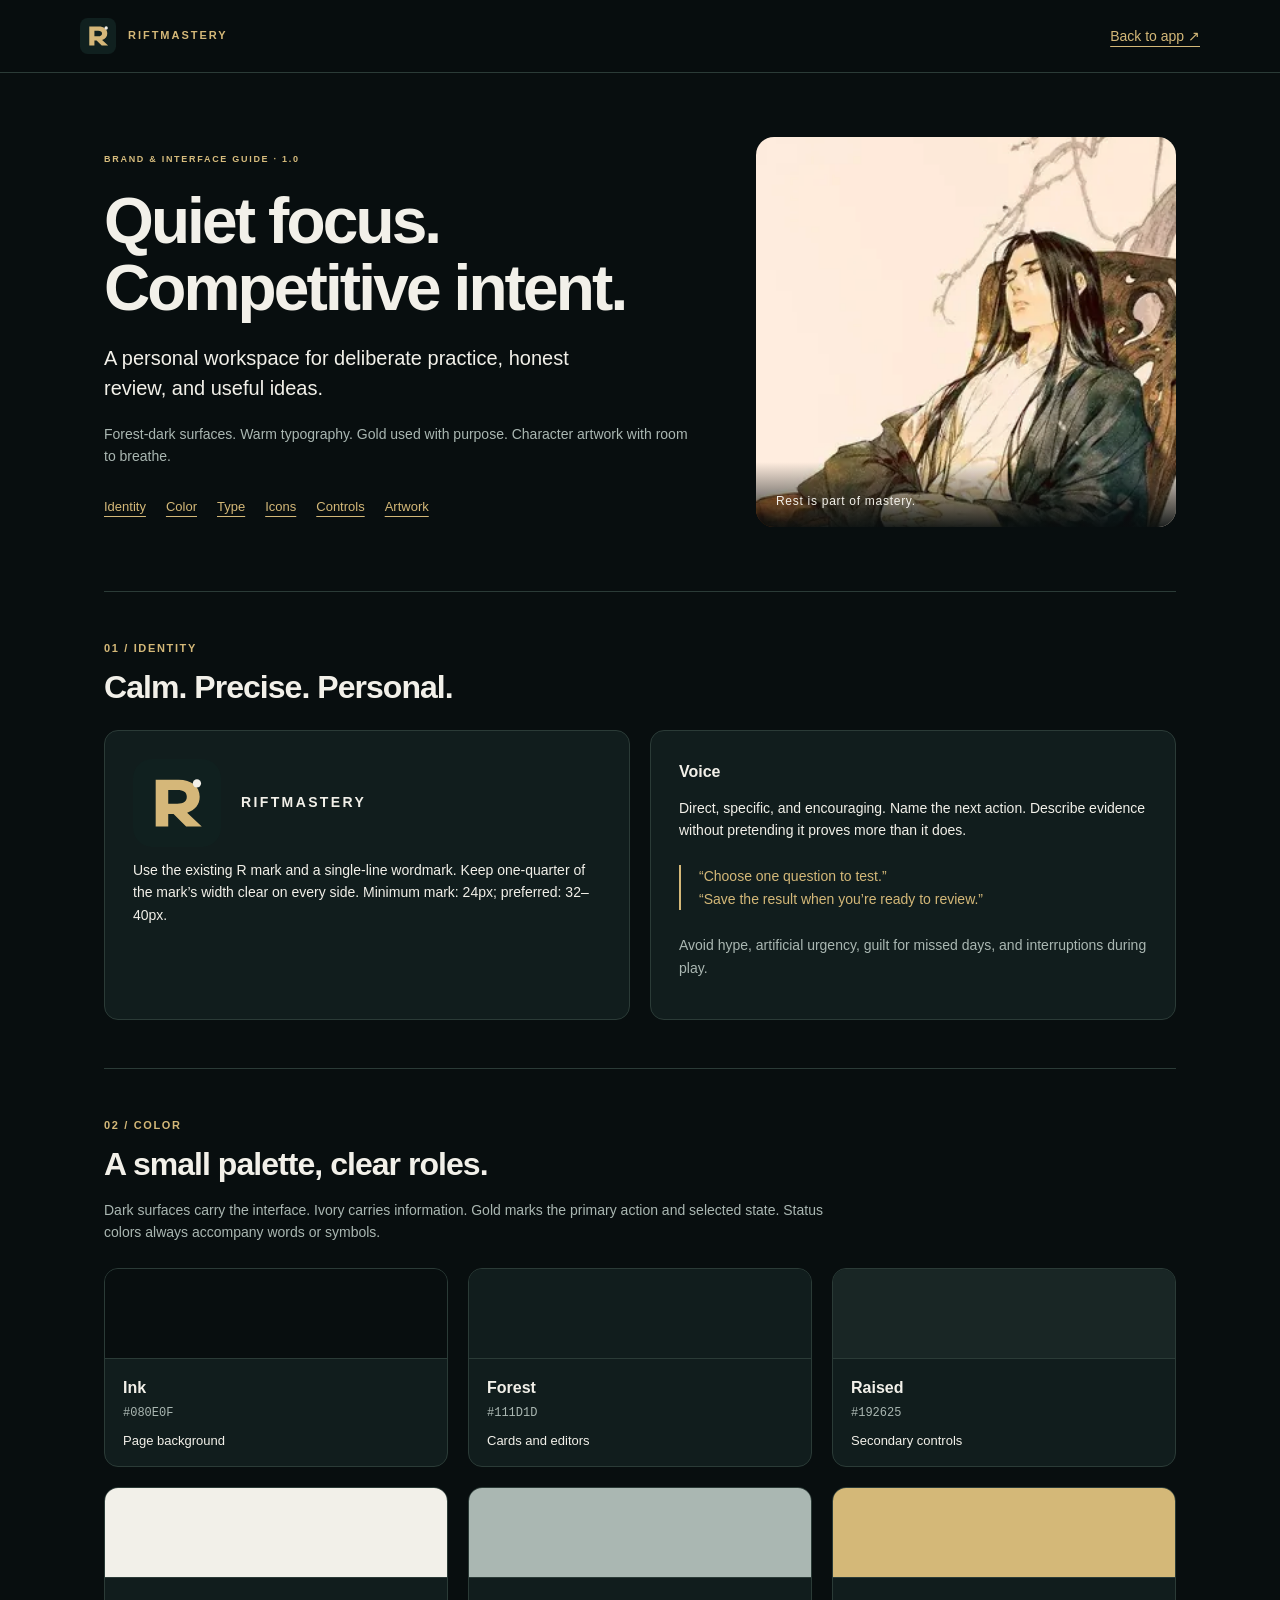
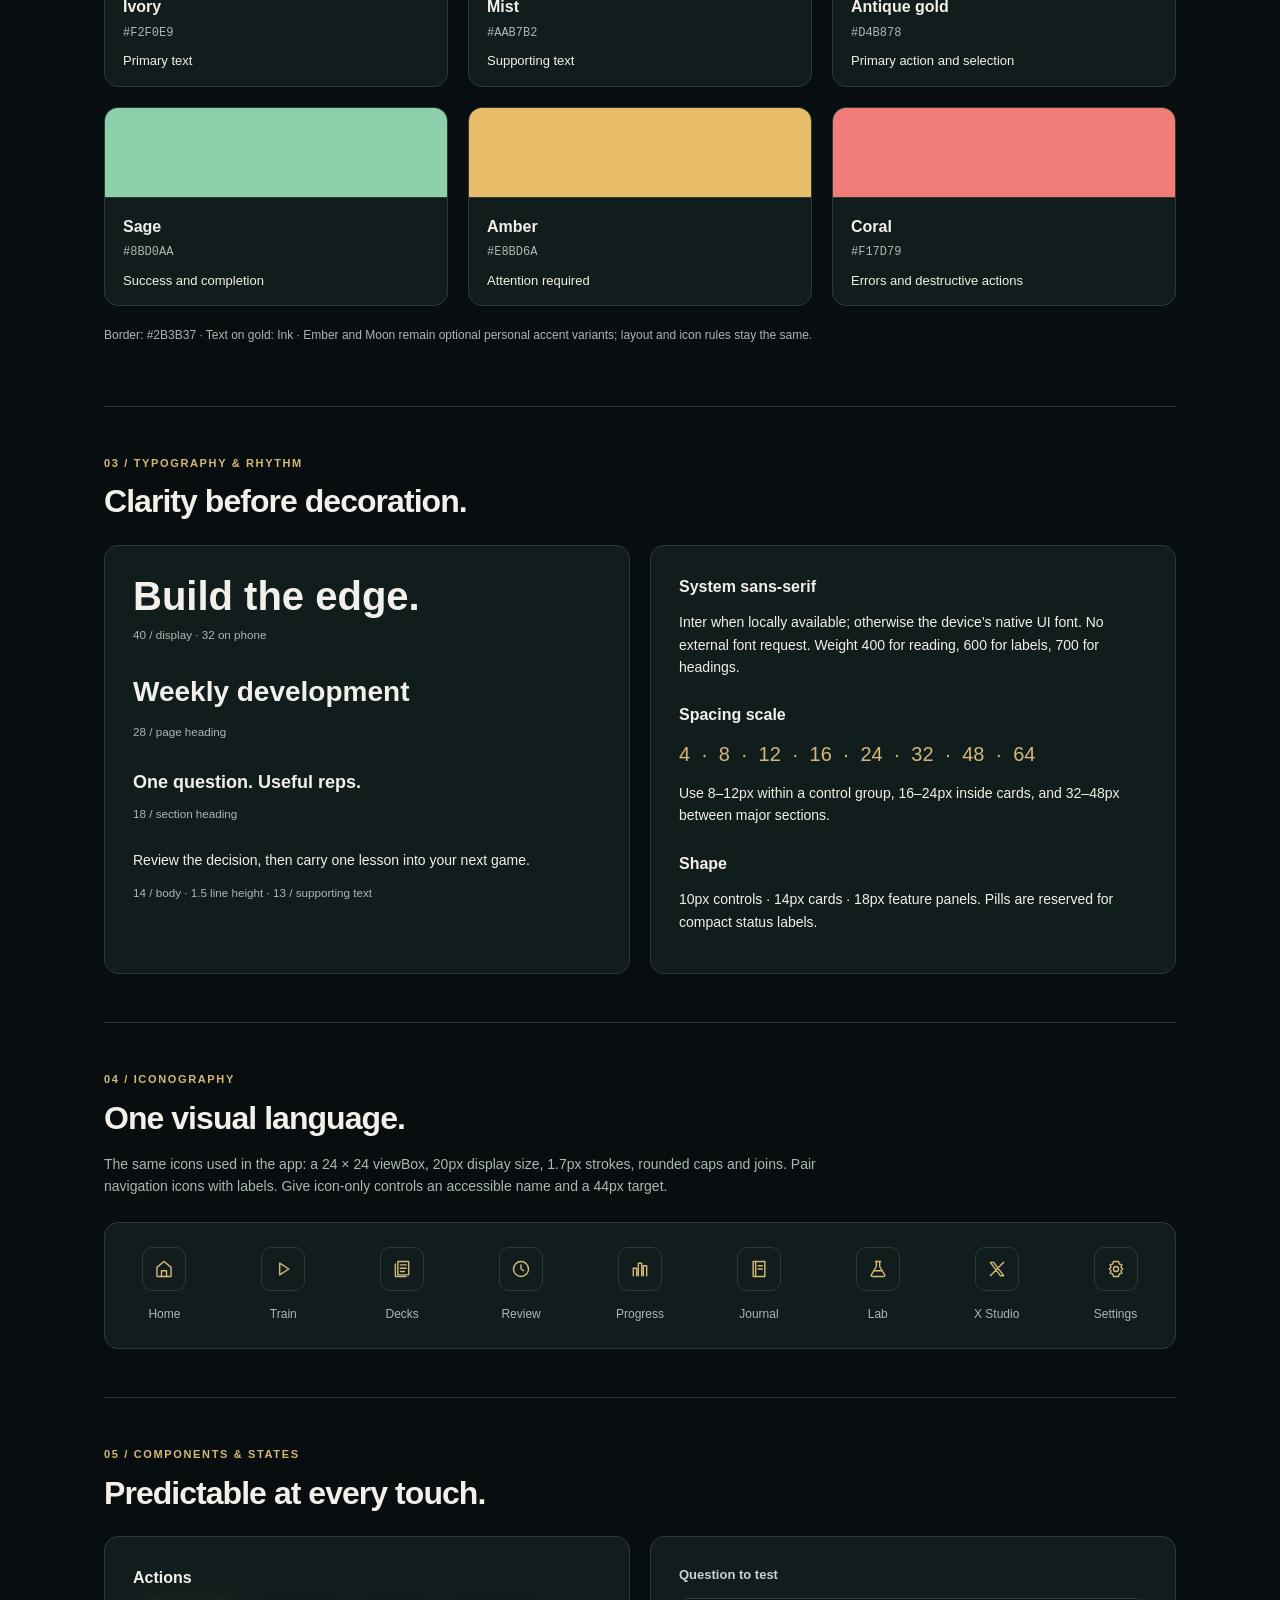
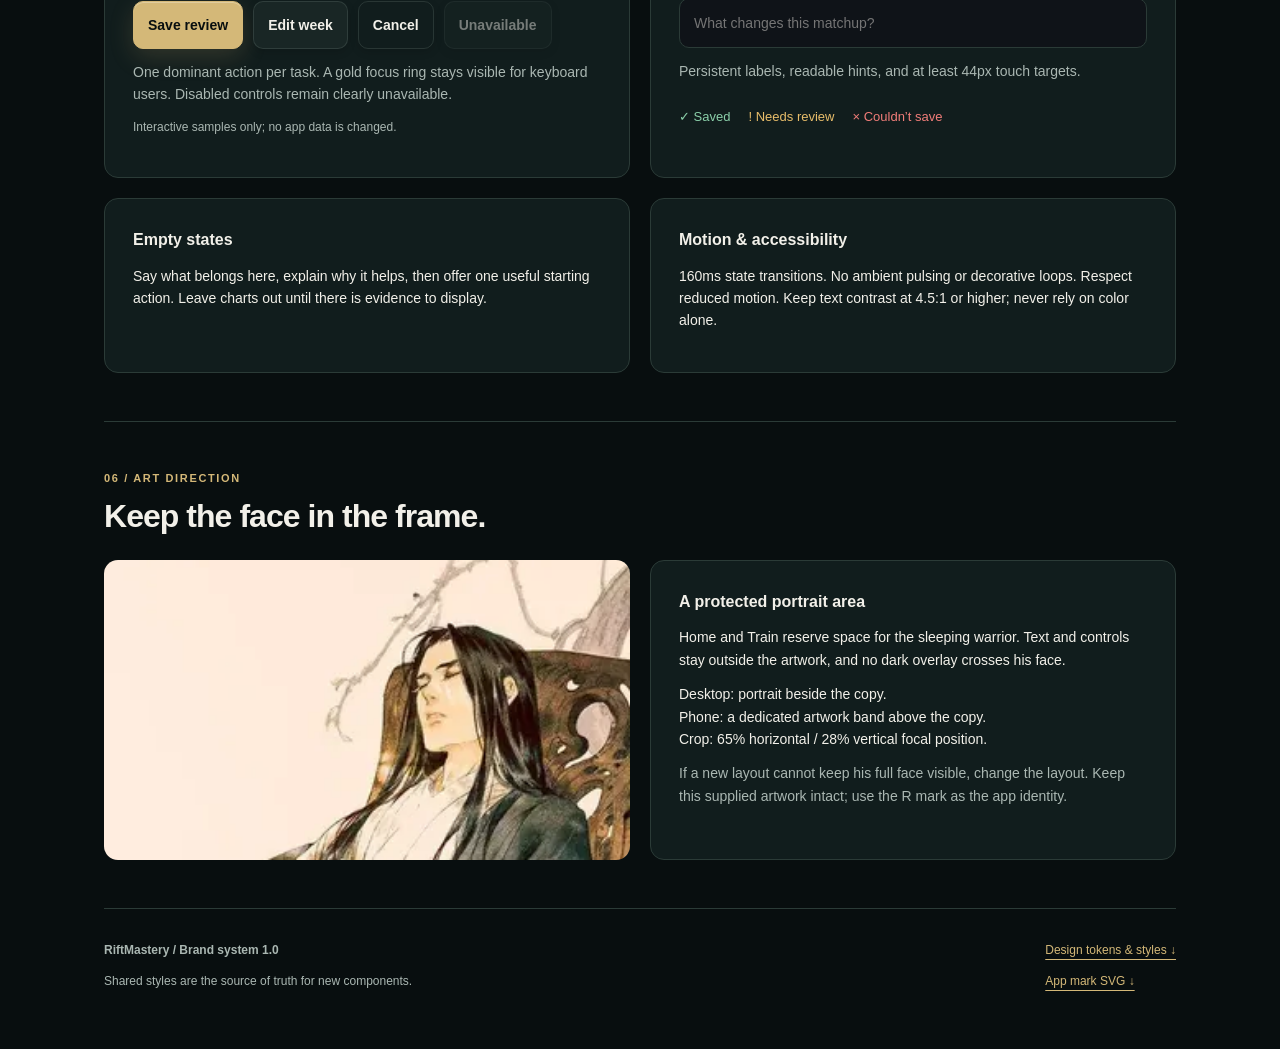
==== brand.html @ 48c972d3 "Keep portrait framing consistent in active training sessions" ====
<!doctype html><html lang="en"><head><meta charset="utf-8"><meta name="viewport" content="width=device-width,initial-scale=1"><meta name="theme-color" content="#080e0f"><title>RiftMastery — Brand & interface guide</title><link rel="icon" href="./icon.svg"><link rel="stylesheet" href="./styles.css?v=0.9.1"><link rel="stylesheet" href="./brand.css?v=0.9.1"><link rel="stylesheet" href="./brand-guide.css?v=0.9.1"></head><body class="brand-guide"><header class="guide-top"><a class="brand-lockup" href="./index.html"><img src="./icon.svg" width="36" height="36" alt=""><span>RIFTMASTERY</span></a><a href="./index.html">Back to app ↗</a></header><main class="guide-main"><section class="guide-cover"><div><span class="eyebrow">BRAND & INTERFACE GUIDE · 1.0</span><h1>Quiet focus.<br>Competitive intent.</h1><p class="lead">A personal workspace for deliberate practice, honest review, and useful ideas.</p><p class="muted">Forest-dark surfaces. Warm typography. Gold used with purpose. Character artwork with room to breathe.</p><nav class="guide-nav" aria-label="Guide sections"><a href="#identity">Identity</a><a href="#palette">Color</a><a href="#type">Type</a><a href="#icons">Icons</a><a href="#components">Controls</a><a href="#art">Artwork</a></nav></div><div class="cover-art"><img src="./assets/training-portrait.webp" width="320" height="566" alt="The sleeping warrior, with his face fully visible"><span>Rest is part of mastery.</span></div></section>
<section id="identity"><div class="section-label">01 / IDENTITY</div><h2>Calm. Precise. Personal.</h2><div class="guide-grid two"><article class="spec-card logo-spec"><img src="./icon.svg" width="88" height="88" alt="RiftMastery R monogram"><strong>RIFTMASTERY</strong><p>Use the existing R mark and a single-line wordmark. Keep one-quarter of the mark’s width clear on every side. Minimum mark: 24px; preferred: 32–40px.</p></article><article class="spec-card"><h3>Voice</h3><p>Direct, specific, and encouraging. Name the next action. Describe evidence without pretending it proves more than it does.</p><blockquote>“Choose one question to test.”<br>“Save the result when you’re ready to review.”</blockquote><p class="muted">Avoid hype, artificial urgency, guilt for missed days, and interruptions during play.</p></article></div></section>
<section id="palette"><div class="section-label">02 / COLOR</div><h2>A small palette, clear roles.</h2><p class="section-note">Dark surfaces carry the interface. Ivory carries information. Gold marks the primary action and selected state. Status colors always accompany words or symbols.</p><div class="swatch-grid"><article class="swatch"><div style="background:var(--rm-ink)"></div><h3>Ink</h3><code>#080E0F</code><p>Page background</p></article><article class="swatch"><div style="background:var(--rm-surface)"></div><h3>Forest</h3><code>#111D1D</code><p>Cards and editors</p></article><article class="swatch"><div style="background:var(--rm-raised)"></div><h3>Raised</h3><code>#192625</code><p>Secondary controls</p></article><article class="swatch"><div style="background:var(--rm-ivory)"></div><h3>Ivory</h3><code>#F2F0E9</code><p>Primary text</p></article><article class="swatch"><div style="background:var(--rm-muted)"></div><h3>Mist</h3><code>#AAB7B2</code><p>Supporting text</p></article><article class="swatch"><div style="background:var(--rm-gold)"></div><h3>Antique gold</h3><code>#D4B878</code><p>Primary action and selection</p></article><article class="swatch"><div style="background:var(--rm-sage)"></div><h3>Sage</h3><code>#8BD0AA</code><p>Success and completion</p></article><article class="swatch"><div style="background:var(--rm-amber)"></div><h3>Amber</h3><code>#E8BD6A</code><p>Attention required</p></article><article class="swatch"><div style="background:var(--rm-coral)"></div><h3>Coral</h3><code>#F17D79</code><p>Errors and destructive actions</p></article></div><p class="footnote">Border: #2B3B37 · Text on gold: Ink · Ember and Moon remain optional personal accent variants; layout and icon rules stay the same.</p></section>
<section id="type"><div class="section-label">03 / TYPOGRAPHY & RHYTHM</div><h2>Clarity before decoration.</h2><div class="guide-grid two"><article class="spec-card type-spec"><div style="font-size:40px;font-weight:700;line-height:1.1">Build the edge.</div><small>40 / display · 32 on phone</small><div style="font-size:28px;font-weight:700">Weekly development</div><small>28 / page heading</small><div style="font-size:18px;font-weight:600">One question. Useful reps.</div><small>18 / section heading</small><p>Review the decision, then carry one lesson into your next game.</p><small>14 / body · 1.5 line height · 13 / supporting text</small></article><article class="spec-card"><h3>System sans-serif</h3><p>Inter when locally available; otherwise the device’s native UI font. No external font request. Weight 400 for reading, 600 for labels, 700 for headings.</p><h3>Spacing scale</h3><div class="spacing-scale">4 · 8 · 12 · 16 · 24 · 32 · 48 · 64</div><p>Use 8–12px within a control group, 16–24px inside cards, and 32–48px between major sections.</p><h3>Shape</h3><p>10px controls · 14px cards · 18px feature panels. Pills are reserved for compact status labels.</p></article></div></section>
<section id="icons"><div class="section-label">04 / ICONOGRAPHY</div><h2>One visual language.</h2><p class="section-note">The same icons used in the app: a 24 × 24 viewBox, 20px display size, 1.7px strokes, rounded caps and joins. Pair navigation icons with labels. Give icon-only controls an accessible name and a 44px target.</p><div class="icon-grid"><div class="icon-sample"><span class="brand-icon"><svg viewBox="0 0 24 24" aria-hidden="true"><path d="m3.5 10 8.5-7 8.5 7v10a1 1 0 0 1-1 1h-15a1 1 0 0 1-1-1z"/><path d="M9 21v-7h6v7"/></svg></span><span>Home</span></div><div class="icon-sample"><span class="brand-icon"><svg viewBox="0 0 24 24" aria-hidden="true"><path d="m8 5 11 7-11 7z"/></svg></span><span>Train</span></div><div class="icon-sample"><span class="brand-icon"><svg viewBox="0 0 24 24" aria-hidden="true"><path d="M7 3h13v16H7z"/><path d="M4 6v15h13M10 7h7M10 11h7M10 15h5"/></svg></span><span>Decks</span></div><div class="icon-sample"><span class="brand-icon"><svg viewBox="0 0 24 24" aria-hidden="true"><circle cx="12" cy="12" r="9"/><path d="M12 7v5l3 2"/></svg></span><span>Review</span></div><div class="icon-sample"><span class="brand-icon"><svg viewBox="0 0 24 24" aria-hidden="true"><path d="M4 20V11h4v9M10 20V5h4v15M16 20V8h4v12"/></svg></span><span>Progress</span></div><div class="icon-sample"><span class="brand-icon"><svg viewBox="0 0 24 24" aria-hidden="true"><path d="M5 3h14v18H5zM8 3v18M11 8h5M11 12h5"/></svg></span><span>Journal</span></div><div class="icon-sample"><span class="brand-icon"><svg viewBox="0 0 24 24" aria-hidden="true"><path d="M9 3h6M10 3v6l-6 10q-1 2 2 2h12q3 0 2-2L14 9V3M8 14h8"/></svg></span><span>Lab</span></div><div class="icon-sample"><span class="brand-icon"><svg viewBox="0 0 24 24" aria-hidden="true"><path d="M4 4h4l12 16h-4zM20 4 4 20"/></svg></span><span>X Studio</span></div><div class="icon-sample"><span class="brand-icon"><svg viewBox="0 0 24 24" aria-hidden="true"><circle cx="12" cy="12" r="3"/><path d="m9 3-1 3-3 1 1 3-2 2 2 2-1 3 3 1 1 3h6l1-3 3-1-1-3 2-2-2-2 1-3-3-1-1-3z"/></svg></span><span>Settings</span></div></div></section>
<section id="components"><div class="section-label">05 / COMPONENTS & STATES</div><h2>Predictable at every touch.</h2><div class="guide-grid two"><article class="spec-card"><h3>Actions</h3><div class="sample-actions"><button type="button" class="btn primary" data-demo="Primary action selected">Save review</button><button type="button" class="btn" data-demo="Secondary action selected">Edit week</button><button type="button" class="btn ghost" data-demo="Quiet action selected">Cancel</button><button type="button" class="btn" disabled>Unavailable</button></div><p class="muted">One dominant action per task. A gold focus ring stays visible for keyboard users. Disabled controls remain clearly unavailable.</p><p id="demoStatus" role="status" class="footnote">Interactive samples only; no app data is changed.</p></article><article class="spec-card"><label for="sampleQuestion"><span class="label-title">Question to test</span></label><input id="sampleQuestion" placeholder="What changes this matchup?" aria-describedby="sampleHint"><p id="sampleHint" class="muted">Persistent labels, readable hints, and at least 44px touch targets.</p><div class="status-samples"><span style="color:var(--good)">✓ Saved</span><span style="color:var(--warn)">! Needs review</span><span style="color:var(--danger)">× Couldn’t save</span></div></article></div><div class="guide-grid two secondary-row"><article class="spec-card"><h3>Empty states</h3><p>Say what belongs here, explain why it helps, then offer one useful starting action. Leave charts out until there is evidence to display.</p></article><article class="spec-card"><h3>Motion & accessibility</h3><p>160ms state transitions. No ambient pulsing or decorative loops. Respect reduced motion. Keep text contrast at 4.5:1 or higher; never rely on color alone.</p></article></div></section>
<section id="art"><div class="section-label">06 / ART DIRECTION</div><h2>Keep the face in the frame.</h2><div class="guide-grid two"><article class="art-example"><img src="./assets/training-portrait.webp" width="320" height="566" alt="Portrait crop retaining the entire sleeping face"></article><article class="spec-card"><h3>A protected portrait area</h3><p>Home and Train reserve space for the sleeping warrior. Text and controls stay outside the artwork, and no dark overlay crosses his face.</p><p>Desktop: portrait beside the copy.<br>Phone: a dedicated artwork band above the copy.<br>Crop: 65% horizontal / 28% vertical focal position.</p><p class="muted">If a new layout cannot keep his full face visible, change the layout. Keep this supplied artwork intact; use the R mark as the app identity.</p></article></div></section>
<footer><div><strong>RiftMastery / Brand system 1.0</strong><p>Shared styles are the source of truth for new components.</p></div><div><a href="./brand.css" download>Design tokens & styles ↓</a><a href="./icon.svg" download>App mark SVG ↓</a></div></footer></main><script>document.querySelectorAll('[data-demo]').forEach(b=>b.addEventListener('click',()=>{document.querySelector('#demoStatus').textContent=b.dataset.demo+' — component preview only.'}));</script></body></html>
---- styles.css ----
:root{
  color-scheme:dark;
  --bg:#0b1114;
  --panel:#111b1e;
  --panel-2:#172427;
  --text:#f2f0e9;
  --muted:#9aa7a4;
  --line:#273638;
  --accent:#c8a86b;
  --accent-2:#587e78;
  --danger:#f17d79;
  --good:#8bd0aa;
  --warn:#e8bd6a;
  --radius:20px;
  --safe-bottom:max(14px, env(safe-area-inset-bottom));
}
*{box-sizing:border-box}
html,body{margin:0;background:radial-gradient(ellipse at 50% -18%,rgba(56,103,96,.22),transparent 48%),var(--bg);color:var(--text);font-family:Inter,ui-sans-serif,-apple-system,BlinkMacSystemFont,"SF Pro Text","Segoe UI",sans-serif;min-height:100%}
body{min-height:100vh}
button,input,select,textarea{font:inherit;color:inherit}
button{cursor:pointer}
button:disabled{opacity:.45;cursor:not-allowed}
input,select,textarea{width:100%;background:#0f1318;border:1px solid var(--line);border-radius:12px;padding:13px 14px;min-height:46px;outline:none}
textarea{resize:vertical;min-height:92px}
input:focus,select:focus,textarea:focus,button:focus-visible{outline:2px solid var(--accent);outline-offset:2px}
select{appearance:none;background-image:linear-gradient(45deg,transparent 50%,var(--muted) 50%),linear-gradient(135deg,var(--muted) 50%,transparent 50%);background-position:calc(100% - 18px) 19px,calc(100% - 13px) 19px;background-size:5px 5px,5px 5px;background-repeat:no-repeat;padding-right:34px}
label{display:block;font-size:13px;color:var(--muted);margin-bottom:12px}
label>span.label-title{display:block;margin-bottom:7px;color:#c8d0d8;font-weight:600}
.app-shell{min-height:100vh;max-width:760px;margin:0 auto;padding-bottom:100px}
.topbar{position:sticky;top:0;z-index:20;display:flex;align-items:center;justify-content:space-between;gap:12px;padding:calc(14px + env(safe-area-inset-top)) 16px 12px;background:rgba(11,13,16,.94);backdrop-filter:blur(18px);border-bottom:1px solid rgba(37,44,53,.75)}
.eyebrow{font-size:10px;letter-spacing:.22em;color:#b8a477;font-weight:800}
h1{font-size:22px;line-height:1.2;margin:3px 0 0}
.save-status{font-size:11px;color:var(--good);padding:7px 9px;border:1px solid var(--line);border-radius:999px;white-space:nowrap}
.main-content{padding:14px 14px 22px}
.screen{display:none}.screen.active{display:block}
.bottom-nav{position:fixed;bottom:0;left:50%;transform:translateX(-50%);z-index:30;width:min(760px,100%);display:grid;grid-template-columns:repeat(6,1fr);gap:4px;padding:10px 12px var(--safe-bottom);background:rgba(11,17,20,.92);backdrop-filter:blur(22px);border-top:1px solid rgba(72,99,93,.36)}
.nav-item{border:0;background:transparent;color:var(--muted);border-radius:12px;min-height:54px;display:flex;flex-direction:column;align-items:center;justify-content:center;gap:2px;padding:4px 2px}
.nav-item span{font-size:18px;line-height:1}.nav-item small{font-size:10px;letter-spacing:.01em}.nav-item.active{color:#ead8ad;background:linear-gradient(145deg,rgba(75,104,96,.36),rgba(30,48,47,.38));box-shadow:inset 0 0 0 1px rgba(200,168,107,.16)}
.hero{position:relative;overflow:hidden;padding:25px 22px 23px;margin:2px 0 15px;border:1px solid rgba(200,168,107,.24);border-radius:24px;background:radial-gradient(circle at 92% 4%,rgba(201,173,112,.2),transparent 31%),linear-gradient(135deg,#1b302e 0%,#142323 52%,#171c1d 100%);box-shadow:0 18px 44px rgba(0,0,0,.18)}
.hero:after{content:"";position:absolute;width:190px;height:190px;border:1px solid rgba(200,168,107,.12);border-radius:50%;right:-88px;bottom:-112px;box-shadow:0 0 0 18px rgba(200,168,107,.035),0 0 0 38px rgba(200,168,107,.025);pointer-events:none}
.hero h2{position:relative;z-index:1;font-size:clamp(27px,6vw,36px);line-height:1.06;letter-spacing:-.045em;margin:0 0 9px;max-width:440px}.hero p{position:relative;z-index:1;margin:0;color:#b7c2bb;font-size:14px;line-height:1.55;max-width:470px}
.hero .hero-kicker{position:relative;z-index:1;display:flex;align-items:center;gap:8px;margin-bottom:13px;color:#d2b87f;font-size:10px;font-weight:800;letter-spacing:.16em;text-transform:uppercase}.hero .hero-kicker:before{content:"";width:18px;height:1px;background:var(--accent)}
.grid-2{display:grid;grid-template-columns:1fr 1fr;gap:10px}.grid-3{display:grid;grid-template-columns:repeat(3,1fr);gap:8px}
.card{background:var(--panel);border:1px solid var(--line);border-radius:var(--radius);padding:15px}
.card.flat{background:transparent}
.stat-card .k{font-size:11px;text-transform:uppercase;letter-spacing:.08em;color:var(--muted)}
.stat-card .v{font-size:24px;font-weight:750;margin-top:7px;font-variant-numeric:tabular-nums}
.section-head{display:flex;align-items:center;justify-content:space-between;gap:10px;margin:22px 2px 10px}.section-head h2,.section-head h3{margin:0;font-size:15px}.section-head .sub{font-size:12px;color:var(--muted)}
.btn{border:1px solid var(--line);background:var(--panel-2);border-radius:13px;min-height:46px;padding:12px 14px;font-weight:700}.btn.primary{background:var(--accent);color:#071015;border-color:var(--accent)}.btn.ghost{background:transparent}.btn.danger{color:#ffd0d0;border-color:#5e2f35;background:#2a1418}.btn.good{color:#d8ffea;border-color:#225a43;background:#10281d}.btn.small{min-height:38px;padding:8px 11px;font-size:12px}.btn.full{width:100%}.btn-row{display:flex;gap:9px;flex-wrap:wrap}.btn-row .btn{flex:1}
.primary-actions{display:grid;gap:10px;margin-top:14px}.primary-actions .btn{min-height:58px;font-size:15px}
.list{display:grid;gap:9px}.deck-library-item{display:block}.deck-action-row{display:flex;gap:7px;flex-wrap:wrap;margin-top:10px}.deck-action-row .btn{flex:0 0 auto}.list-item{display:flex;align-items:flex-start;justify-content:space-between;gap:12px;padding:13px 14px;border:1px solid var(--line);border-radius:14px;background:var(--panel)}.list-item .title{font-weight:750}.list-item .meta{font-size:12px;color:var(--muted);margin-top:4px}.list-item .right{text-align:right;font-size:12px;color:var(--muted)}
.empty{border:1px dashed var(--line);border-radius:16px;padding:22px;text-align:center;color:var(--muted);font-size:13px}
.chip{display:inline-flex;align-items:center;gap:5px;padding:6px 9px;border-radius:999px;border:1px solid var(--line);font-size:11px;color:#c3cbd4;background:#0f1318}.chip.good{color:#c9ffe0;border-color:#275d45}.chip.warn{color:#ffe9b7;border-color:#645126}.chip.accent{color:#d9f5ff;border-color:#2d6b87}
.form-card{display:grid;gap:2px}.divider{height:1px;background:var(--line);margin:14px 0}.muted{color:var(--muted)}.small{font-size:12px}.tiny{font-size:10px}.strong{font-weight:750}
.score-header{display:flex;align-items:center;justify-content:space-between;gap:10px}.score-header .timer{font-size:20px;font-weight:800;font-variant-numeric:tabular-nums}.score-header .match-meta{font-size:12px;color:var(--muted)}
.score-board{display:grid;grid-template-columns:1fr 1fr;gap:10px;margin-top:12px}.score-side{border:1px solid var(--line);border-radius:18px;padding:14px 10px;background:var(--panel)}.score-side h3{margin:0;text-align:center;font-size:12px;color:var(--muted);letter-spacing:.08em}.score{font-size:58px;text-align:center;font-weight:850;line-height:1.1;margin:9px 0 12px;font-variant-numeric:tabular-nums}.score-actions{display:grid;grid-template-columns:repeat(3,1fr);gap:7px}.score-actions button{min-height:48px;border-radius:12px;border:1px solid var(--line);background:var(--panel-2);font-size:11px;font-weight:800}.score-actions .effect{color:#dff7ff;border-color:#2c6078}.score-actions .conq{color:#d7f5ff}.score-actions .hold{color:#e9e0ff}
.undo-bar{margin-top:10px;display:flex;justify-content:space-between;align-items:center;gap:8px;padding:10px 12px;border:1px solid var(--line);border-radius:12px;background:#0f1318}.undo-bar button{border:0;background:transparent;color:var(--accent);font-weight:800}
.segmented{display:grid;grid-template-columns:repeat(3,1fr);gap:6px}.segmented button{border:1px solid var(--line);background:#0f1318;border-radius:10px;padding:10px 6px;font-size:12px}.segmented button.active{border-color:var(--accent);background:#10212a;color:#dff8ff}
.session-strip{display:flex;align-items:center;justify-content:space-between;gap:8px;margin-bottom:10px;padding:10px 12px;border:1px solid #2b4550;border-radius:14px;background:#0c171d}.session-strip .time{font-variant-numeric:tabular-nums;font-weight:800}
.table-wrap{overflow:auto;border:1px solid var(--line);border-radius:14px}.matrix{width:100%;border-collapse:collapse;min-width:650px}.matrix th,.matrix td{padding:10px 11px;border-bottom:1px solid var(--line);text-align:left;font-size:12px}.matrix th{position:sticky;top:0;background:#12171d;color:var(--muted);font-weight:700}.matrix tr:last-child td{border-bottom:0}
.filters{display:grid;gap:8px}.filters .row{display:grid;grid-template-columns:1fr 1fr;gap:8px}
.kpi-line{display:flex;align-items:flex-end;justify-content:space-between;gap:10px}.kpi-line .big{font-size:32px;font-weight:850}.kpi-line .caption{font-size:12px;color:var(--muted)}
.progress{height:9px;border-radius:999px;background:#0c1014;overflow:hidden;border:1px solid var(--line)}.progress>span{display:block;height:100%;background:var(--accent)}
.source-bars{display:grid;gap:10px}.source-row{display:grid;grid-template-columns:70px 1fr 44px;gap:9px;align-items:center;font-size:12px}
.note{padding:13px;border:1px solid var(--line);border-radius:14px;background:var(--panel)}.note .context{font-size:11px;color:var(--muted);margin-top:6px}
.modal{border:0;background:transparent;padding:14px;width:min(560px,100%);max-width:none}.modal::backdrop{background:rgba(0,0,0,.68);backdrop-filter:blur(4px)}.modal-card{background:#101419;border:1px solid var(--line);border-radius:20px;padding:16px;box-shadow:0 20px 80px rgba(0,0,0,.45);max-height:85vh;overflow:auto}.modal-head{display:flex;align-items:center;justify-content:space-between;margin-bottom:12px}.modal-head h2{margin:0;font-size:18px}.icon-btn{border:1px solid var(--line);background:var(--panel-2);border-radius:50%;width:38px;height:38px;font-size:22px}.toast{position:fixed;left:50%;transform:translateX(-50%);bottom:98px;z-index:99;background:#182029;border:1px solid #33404d;color:white;padding:10px 13px;border-radius:12px;font-size:12px;opacity:0;pointer-events:none;transition:opacity .2s}.toast.show{opacity:1}
.danger-zone{border-color:#522b31;background:#1b1012}.link-btn{background:none;border:0;padding:0;color:var(--accent);font-weight:700}
.pill-tabs{display:flex;gap:7px;overflow:auto;padding-bottom:3px}.pill-tabs button{white-space:nowrap;border:1px solid var(--line);background:#0f1318;color:var(--muted);border-radius:999px;padding:9px 12px;font-size:12px}.pill-tabs button.active{background:#152a34;border-color:#2b728f;color:#e7f9ff}
.match-detail-game{border:1px solid var(--line);border-radius:13px;padding:12px;margin-top:8px}.match-detail-game .head{display:flex;justify-content:space-between;gap:8px;font-weight:750}.event-list{display:grid;gap:5px;margin-top:8px}.event-row{display:flex;justify-content:space-between;gap:10px;font-size:11px;color:var(--muted)}
@media(max-width:480px){.deck-action-row .btn{flex:1 1 calc(50% - 7px)}.grid-3{grid-template-columns:1fr}.score{font-size:48px}.score-actions{grid-template-columns:1fr}.score-actions button{min-height:42px}.topbar{padding-left:13px;padding-right:13px}.main-content{padding-left:11px;padding-right:11px}.save-status{max-width:145px;overflow:hidden;text-overflow:ellipsis}.bottom-nav{padding-left:4px;padding-right:4px}.nav-item small{font-size:9px}}
@media(max-width:360px){.score-board{gap:6px}.score-side{padding:10px 6px}.score{font-size:43px}.nav-item span{font-size:16px}.topbar h1{font-size:19px}.save-status{font-size:9px;padding:6px 7px}}

/* RiftMastery visual refresh: a calm, field-notes inspired competitive workspace. */
.topbar{padding:calc(16px + env(safe-area-inset-top)) 20px 14px;background:rgba(11,17,20,.88);border-bottom-color:rgba(72,99,93,.3)}
h1{font-size:23px;letter-spacing:-.025em}
.save-status{padding:8px 11px;background:rgba(24,52,43,.32);border-color:rgba(139,208,170,.24)}
.main-content{padding:20px 20px 26px}
.card{background:linear-gradient(145deg,rgba(20,32,34,.96),rgba(16,25,28,.96));box-shadow:0 8px 22px rgba(0,0,0,.12)}
.stat-card{position:relative;overflow:hidden;min-height:84px}
.stat-card:after{content:"";position:absolute;right:-20px;top:-30px;width:82px;height:82px;border-radius:50%;background:rgba(104,151,134,.07)}
.stat-card .k{font-size:10px;letter-spacing:.115em;color:#9aa8a3;font-weight:750}
.stat-card .v{font-size:25px;letter-spacing:-.025em}
.section-head{margin:26px 2px 12px}
.section-head h2,.section-head h3{font-size:16px;letter-spacing:-.015em}
.btn{background:linear-gradient(145deg,#1b2a2d,#162225);border-radius:14px;transition:transform .16s,border-color .16s,filter .16s}
.btn:active{transform:translateY(1px)}
.btn.primary{background:linear-gradient(135deg,#e0c58e,#c4a267);border-color:#e1c991;box-shadow:0 8px 20px rgba(191,157,96,.16)}
.primary-actions{grid-template-columns:1fr 1fr}
.primary-actions .btn{min-height:58px;font-size:14px}
.list-item{padding:14px 15px;border-radius:16px;background:linear-gradient(140deg,rgba(19,31,33,.96),rgba(15,23,26,.96))}
.list-item .meta{margin-top:5px}
.empty{border-color:#354747;background:rgba(20,31,32,.35);line-height:1.5}
.chip{background:#121e20}
.chip.accent{color:#f2dbac;border-color:#76613c}
.session-strip{margin-bottom:14px;padding:13px 15px;border-color:rgba(200,168,107,.28);background:linear-gradient(135deg,#1c302d,#142122)}
.session-strip .time{color:#e7cf9c}
.toast{background:#1b2b2d;border-color:#3c5552}
.nav-item{min-height:58px;gap:4px;border-radius:14px;transition:background .18s,color .18s,transform .18s}
.nav-item span{display:grid;place-items:center;width:22px;height:22px}
.nav-item svg{width:19px;height:19px;stroke:currentColor;fill:none;stroke-width:1.7;stroke-linecap:round;stroke-linejoin:round}
.nav-item.active{color:#ead8ad;background:linear-gradient(145deg,rgba(75,104,96,.36),rgba(30,48,47,.38));box-shadow:inset 0 0 0 1px rgba(200,168,107,.16)}
@media(max-width:480px){
  .topbar{padding-left:15px;padding-right:15px}
  .main-content{padding:16px 14px 22px}
  .hero{padding:22px 19px;margin-bottom:13px}
  .grid-2{gap:8px}
  .stat-card{padding:14px;min-height:78px}
  .stat-card .v{font-size:22px}
  .primary-actions{grid-template-columns:1fr}
  .primary-actions .btn{min-height:54px}
}

/* Immersive training-hall layout, tuned for RiftMastery's actual practice loop. */
.hero{isolation:isolate;display:flex;flex-direction:column;align-items:stretch;justify-content:flex-end;gap:21px;min-height:390px;padding:28px;background:#142323;}
.hero:before{content:"";position:absolute;inset:0;z-index:0;background:linear-gradient(90deg,rgba(7,15,16,.92) 0%,rgba(7,15,16,.68) 43%,rgba(7,15,16,.2) 100%),linear-gradient(0deg,rgba(7,15,16,.64),transparent 56%),url("./assets/training-field.svg");background-size:cover;background-position:center 48%;}
.hero:after{z-index:0;right:-78px;bottom:-130px;width:250px;height:250px;border-color:rgba(227,206,153,.14);box-shadow:0 0 0 20px rgba(227,206,153,.035),0 0 0 44px rgba(227,206,153,.022)}
.hero>.hero-copy,.hero>.session-strip,.hero>.primary-actions{position:relative;z-index:1}.hero-copy{max-width:600px}
.hero h2{font-size:clamp(34px,5vw,52px);max-width:540px}
.hero p{font-size:15px;max-width:490px;color:#d0d6ce}
.hero .hero-kicker{letter-spacing:.19em;color:#e2c98d}
.primary-actions{position:relative;z-index:1;grid-template-columns:minmax(190px,auto) minmax(190px,auto);justify-content:start;gap:9px;margin-top:0;max-width:490px;width:100%}
.primary-actions .btn{min-height:51px;padding:11px 16px;font-size:13px}
.primary-actions .btn:not(.primary){background:rgba(18,31,31,.68);border-color:rgba(227,206,153,.28);backdrop-filter:blur(10px)}
.focus-panel{position:relative;overflow:hidden;margin-top:18px;padding:20px 21px;border:1px solid rgba(119,145,122,.28);border-left:3px solid #c8a86b;border-radius:18px;background:linear-gradient(135deg,rgba(25,42,39,.96),rgba(17,28,30,.98));box-shadow:0 14px 34px rgba(0,0,0,.15)}
.focus-panel:after{content:"";position:absolute;right:-42px;top:-75px;width:170px;height:170px;border:1px solid rgba(200,168,107,.09);border-radius:50%;box-shadow:0 0 0 18px rgba(200,168,107,.025),0 0 0 38px rgba(200,168,107,.018);pointer-events:none}
.focus-topline{position:relative;z-index:1;display:flex;align-items:center;justify-content:space-between;gap:10px}
.focus-kicker{color:#d5b779;text-transform:uppercase;font-size:10px;font-weight:800;letter-spacing:.16em}
.focus-mark{color:#d5b779;font-size:17px}
.focus-panel h3{position:relative;z-index:1;margin:9px 0 6px;font-size:20px;letter-spacing:-.02em}
.focus-panel p{position:relative;z-index:1;margin:0;color:#b8c3bd;font-size:13px;line-height:1.55;max-width:680px}
.focus-meta{position:relative;z-index:1;display:flex;justify-content:space-between;gap:12px;margin-top:17px;color:#d8dfd7;font-size:12px}
.focus-progress{position:relative;z-index:1;height:6px;margin-top:8px;overflow:hidden;border-radius:99px;background:#0d191b}
.focus-progress span{display:block;height:100%;border-radius:inherit;background:linear-gradient(90deg,#719b85,#d5b779);transition:width .25s ease}
.focus-steps{position:relative;z-index:1;display:flex;align-items:center;gap:9px;flex-wrap:wrap;margin-top:15px}
.focus-steps span{padding:7px 9px;border:1px solid rgba(130,157,135,.2);border-radius:999px;background:rgba(10,21,22,.28);color:#d3d8cf;font-size:11px}
.focus-steps b{color:#b9a571;font-weight:500}
.focus-link{position:relative;z-index:1;margin-top:16px;padding:0;border:0;background:none;color:#e1c888;font-family:inherit;font-size:12px;font-weight:700;cursor:pointer}
.focus-link span{margin-left:4px}
.section-head h3{font-weight:750}

@media(min-width:820px){
  .app-shell{width:min(1110px,calc(100vw - 290px));max-width:1110px;margin-left:max(236px,calc(210px + (100vw - 210px - 1110px)/2));margin-right:auto;padding-bottom:34px}
  .bottom-nav{left:0;top:0;bottom:0;transform:none;width:210px;display:flex;flex-direction:column;align-items:stretch;justify-content:flex-start;gap:8px;padding:30px 15px;background:rgba(11,17,20,.94);border-top:0;border-right:1px solid rgba(72,99,93,.36)}
  .bottom-nav:before{content:"RIFTMASTERY";display:block;margin:1px 12px 30px;color:#d5b779;font-size:11px;font-weight:850;letter-spacing:.2em}
  .bottom-nav:after{content:"PLAY  /  REVIEW  /  IMPROVE";display:block;margin-top:auto;padding:16px 10px 4px;color:#697a76;font-size:8px;font-weight:800;letter-spacing:.14em;line-height:1.6}
  .nav-item{flex-direction:row;justify-content:flex-start;gap:12px;min-height:53px;padding:0 13px;border-radius:13px}
  .nav-item span{width:22px;height:22px}
  .nav-item small{font-size:12px}
  .topbar{padding:22px 26px 16px;background:rgba(11,17,20,.9)}
  .topbar .eyebrow{display:none}
  .topbar h1{font-size:24px}
  .main-content{padding:24px 26px}
  .hero{min-height:430px;padding:35px}
  .focus-panel{margin-top:22px;padding:23px 25px}
}

@media(max-width:819px){
  .hero{min-height:365px;padding:23px 20px}
  .hero:before{background-position:58% center}
  .hero:after{right:-115px;bottom:-150px}
  .primary-actions{grid-template-columns:1fr;max-width:360px}
  .focus-panel{margin-top:15px;padding:18px}
}

@media(max-width:380px){
  .hero{min-height:345px;padding:20px 17px}
  .hero h2{font-size:33px}
  .focus-steps{gap:6px}
  .focus-steps span{font-size:10px;padding:6px 7px}
}


/* Use the supplied training portrait in the Home and Train hero panels. */
#screen-home .hero:before,#screen-play .hero:before{
  background-image:linear-gradient(90deg,rgba(7,15,16,.96) 0%,rgba(7,15,16,.78) 45%,rgba(7,15,16,.42) 100%),linear-gradient(0deg,rgba(7,15,16,.68),transparent 64%),url("./assets/training-portrait.webp");
  background-size:cover,cover,auto 128%;
  background-position:center,center,right 47%;
  background-repeat:no-repeat;
}

.weekly-card{margin:18px 0 8px;padding:18px;border:1px solid rgba(200,168,107,.2);border-radius:21px;background:linear-gradient(145deg,rgba(20,32,34,.97),rgba(14,23,25,.96));box-shadow:0 12px 30px rgba(0,0,0,.15)}
.weekly-head{display:flex;align-items:flex-start;justify-content:space-between;gap:12px}
.weekly-head h3{margin:6px 0 4px;font-size:18px;letter-spacing:-.02em}
.weekly-head p{margin:0;color:var(--muted);font-size:12px;line-height:1.45}
.weekly-count{flex:none;padding:8px 10px;border:1px solid rgba(200,168,107,.22);border-radius:13px;color:#f0dfb9;font-size:19px;font-weight:800;font-variant-numeric:tabular-nums}
.weekly-count span{color:var(--muted);font-size:12px;font-weight:600}
.weekly-progress{height:6px;margin:15px 0 9px;overflow:hidden;border-radius:99px;background:#0b1416}
.weekly-progress span{display:block;height:100%;border-radius:inherit;background:linear-gradient(90deg,#648e7c,#d0b276);transition:width .2s ease}
.weekly-items{display:grid;gap:5px}
.weekly-item{display:flex;align-items:center;gap:11px;width:100%;padding:10px 9px;text-align:left;border:1px solid transparent;border-radius:13px;background:transparent;color:var(--text)}
.weekly-item:hover{background:rgba(255,255,255,.025);border-color:rgba(200,168,107,.1)}
.weekly-check{display:grid;place-items:center;flex:none;width:22px;height:22px;border:1px solid #596b64;border-radius:7px;color:#101714;font-size:14px;font-weight:900}
.weekly-item.is-done .weekly-check{border-color:#cdb17a;background:#cdb17a}
.weekly-item.is-done strong{color:#bdc9bf}
.weekly-copy{display:grid;gap:3px;min-width:0}
.weekly-copy strong{font-size:12px;line-height:1.35}
.weekly-copy small{color:var(--muted);font-size:10px;line-height:1.4}
.weekly-copy em{margin-left:4px;color:#d8c18d;font-size:9px;font-style:normal;font-weight:650;letter-spacing:.04em;text-transform:uppercase}
.weekly-footer{display:flex;justify-content:space-between;gap:12px;margin-top:12px;padding-top:10px;border-top:1px solid rgba(200,168,107,.12)}
.weekly-editor-head{display:flex;align-items:center;justify-content:space-between;margin:16px 0 8px}
.weekly-editor-items{display:grid;gap:10px;margin-bottom:14px}
.weekly-edit-row{padding:12px;border:1px solid var(--line);border-radius:14px;background:rgba(255,255,255,.025)}
.weekly-edit-field{display:grid;gap:5px;margin:0 0 10px}
.weekly-edit-field input{width:100%;min-width:0}
.weekly-edit-actions{display:flex;align-items:center;justify-content:space-between}
.weekly-optional{display:flex;align-items:center;gap:7px;color:var(--muted);font-size:12px}
.weekly-optional input{width:16px;height:16px;accent-color:#cdb17a}
.danger-text{color:#e19a8e}
.weekly-history{display:grid;gap:7px}
.weekly-history-row{display:flex;align-items:center;justify-content:space-between;gap:12px;padding:11px 0;border-bottom:1px solid var(--line)}
.weekly-history-row>div{display:grid;gap:4px;min-width:0}
.weekly-history-row strong{font-size:12px}
.weekly-history-row small{color:var(--muted);font-size:10px;line-height:1.4}
.weekly-history-row>span{flex:none;color:#d8c18d;font-size:12px;font-weight:750}
@media(max-width:480px){.weekly-card{padding:15px;margin-top:15px}.weekly-item{padding:10px 6px}.weekly-head h3{font-size:17px}}

.home-widget[hidden]{display:none!important}
.home-pref-row{display:flex;align-items:center;gap:10px;padding:9px 11px;border:1px solid var(--line);border-radius:12px;background:rgba(255,255,255,.025);color:var(--text)}
.home-pref-row input{width:18px;height:18px;min-height:0;margin:0;accent-color:var(--accent)}
.home-season-label{display:flex;justify-content:space-between;align-items:center;margin:5px 2px 8px;padding:8px 10px;border-left:2px solid var(--accent);color:var(--text);font-size:11px;font-weight:750;letter-spacing:.04em}
.home-season-label span{color:var(--muted);font-size:9px;letter-spacing:.15em}
.home-toolbar{display:flex;align-items:center;justify-content:space-between;margin:9px 2px 0;color:var(--muted);font-size:9px;font-weight:800;letter-spacing:.16em}
.legend-library{overflow:hidden;border:1px solid var(--line);border-radius:16px;background:linear-gradient(140deg,rgba(19,31,33,.96),rgba(15,23,26,.96))}
.legend-library summary{display:flex;align-items:center;justify-content:space-between;gap:12px;padding:13px 15px;color:var(--text);font-size:13px;font-weight:750;cursor:pointer;list-style:none}
.legend-library summary::-webkit-details-marker{display:none}
.legend-library summary:after{content:'+';order:1;color:var(--accent);font-size:19px;line-height:1}
.legend-library[open] summary:after{content:'−'}
.legend-library summary .chip{margin-left:auto;font-size:10px}
.legend-library>.list{padding:0 9px 9px}
body[data-home-theme="ember"]{--accent:#dfa06f;--accent-2:#995a42;--good:#9fd0a7;--warn:#f0bd73}
body[data-home-theme="moon"]{--accent:#a8b7d6;--accent-2:#62779e;--good:#a3d3c2;--warn:#dbc389}
body[data-home-theme="ember"] #screen-home .hero:before{background-image:linear-gradient(90deg,rgba(25,12,12,.91) 0%,rgba(34,16,15,.69) 48%,rgba(35,18,18,.28) 100%),linear-gradient(0deg,rgba(26,12,11,.7),transparent 64%),url("./assets/training-portrait.webp")}
body[data-home-theme="moon"] #screen-home .hero:before{background-image:linear-gradient(90deg,rgba(9,15,29,.92) 0%,rgba(14,22,39,.7) 48%,rgba(20,28,48,.26) 100%),linear-gradient(0deg,rgba(11,16,30,.72),transparent 64%),url("./assets/training-portrait.webp")}

/* Flagship visual system */
:root{--bg:#080e0f;--panel:#111b1b;--panel-2:#192625;--text:#f1f0e8;--muted:#9eaaa5;--line:#2a3936;--accent:#d4b878;--accent-2:#739286;--radius:20px}
html,body{background-color:var(--bg);background-image:radial-gradient(ellipse at 76% -12%,rgba(105,143,123,.14),transparent 32%),radial-gradient(ellipse at 3% 40%,rgba(184,148,81,.055),transparent 29%),linear-gradient(180deg,#0a1111,#080e0f 70%)}
body{font-feature-settings:"ss01" on,"cv11" on;font-kerning:normal}
.screen.active{animation:screen-reveal .34s cubic-bezier(.2,.7,.2,1) both}
@keyframes screen-reveal{from{opacity:0;transform:translateY(5px)}to{opacity:1;transform:translateY(0)}}
.topbar{background:rgba(8,14,15,.84);border-bottom-color:rgba(112,139,124,.19)}
.topbar h1{font-size:24px;font-weight:730;letter-spacing:-.035em}
.save-status{background:rgba(22,50,39,.4);border-color:rgba(139,208,170,.19);color:#a7d8b9}
.bottom-nav{background:rgba(8,14,15,.91);border-color:rgba(112,139,124,.2)}
.nav-item{transition:color .2s,background .2s,transform .2s;position:relative}
.nav-item:hover{color:#e9e3cf;background:rgba(255,255,255,.035)}
.nav-item.active{color:#f0dba8;background:linear-gradient(110deg,rgba(97,131,110,.22),rgba(34,53,47,.24));box-shadow:inset 0 0 0 1px rgba(212,184,120,.17)}
.nav-item.active:before{content:"";position:absolute;left:0;top:12px;bottom:12px;width:2px;border-radius:99px;background:var(--accent);box-shadow:0 0 12px rgba(212,184,120,.5)}
.btn{border-color:rgba(133,157,145,.2);background:linear-gradient(145deg,#1c2b29,#142120);box-shadow:0 3px 9px rgba(0,0,0,.14);transition:transform .18s,border-color .18s,background .18s,box-shadow .18s}
.btn:hover:not(:disabled){transform:translateY(-1px);border-color:rgba(212,184,120,.45);box-shadow:0 8px 20px rgba(0,0,0,.2)}
.btn.primary{background:linear-gradient(135deg,#e3cb93,#c7a66c);color:#111512;border-color:#e4ce9e;box-shadow:0 8px 24px rgba(190,158,99,.19),inset 0 1px rgba(255,255,255,.28)}
.btn.primary:hover:not(:disabled){filter:brightness(1.06);box-shadow:0 11px 28px rgba(190,158,99,.24)}
.card,.list-item,.lab-card,.insight-card,.weekly-card,.focus-panel{border-color:rgba(105,132,119,.2);box-shadow:0 10px 32px rgba(0,0,0,.16),inset 0 1px rgba(255,255,255,.018)}
.section-head h2,.section-head h3{font-weight:720;letter-spacing:-.025em}
.section-head .sub{line-height:1.5;margin-top:4px}
.eyebrow{color:#d7bc7d;letter-spacing:.19em;font-size:9px}
.stat-card{background:linear-gradient(145deg,rgba(22,36,34,.96),rgba(15,25,25,.98));border-color:rgba(111,142,124,.22)}
.stat-card .v{color:#f1e2bc}
.weekly-card{background:radial-gradient(ellipse at 100% 0,rgba(191,161,101,.08),transparent 38%),linear-gradient(145deg,#152321,#101919 74%);border-color:rgba(212,184,120,.2)}
.weekly-item:hover{background:rgba(122,151,129,.08);border-color:rgba(212,184,120,.14)}
.focus-panel{background:radial-gradient(ellipse at 100% 0,rgba(127,153,112,.12),transparent 43%),linear-gradient(135deg,#182824,#111b1c 78%);border-left-color:var(--accent)}
.focus-steps span{background:rgba(6,14,14,.48);border-color:rgba(138,166,139,.18)}
.home-toolbar{color:#d0b978}
.bottom-nav:before{content:"RIFTMASTERY";display:block;min-height:36px;margin:1px 12px 29px;padding:0 0 0 42px;background-image:url("./icon.svg?v=0.9.1");background-repeat:no-repeat;background-position:left center;background-size:30px;color:#e2cc96;font-size:10px;font-weight:850;letter-spacing:.18em;line-height:36px}
.practice-hero{position:relative;isolation:isolate;display:flex;align-items:flex-end;min-height:285px;overflow:hidden;padding:29px 31px;border:1px solid rgba(212,184,120,.24);border-radius:24px;background:#12201e;box-shadow:0 20px 50px rgba(0,0,0,.24)}
.practice-hero:before{position:absolute;content:"";inset:0;z-index:-2;background:linear-gradient(90deg,rgba(7,14,15,.93) 0%,rgba(7,14,15,.78) 38%,rgba(7,14,15,.16) 100%),linear-gradient(0deg,rgba(7,14,15,.66),transparent 72%),url("./assets/training-field.svg");background-size:cover;background-position:center 47%;transform:scale(1.015)}
.practice-hero:after{position:absolute;content:"";z-index:-1;inset:0;background:linear-gradient(90deg,transparent 50%,rgba(12,24,22,.08)),radial-gradient(ellipse at 78% 20%,rgba(224,201,142,.11),transparent 29%);pointer-events:none}
.practice-hero-copy{max-width:560px}
.practice-hero-copy h2{max-width:540px;margin:13px 0 10px;font-size:clamp(32px,5vw,46px);line-height:1.02;letter-spacing:-.05em}
.practice-hero-copy p{max-width:430px;margin:0;color:#d0d7ce;font-size:14px;line-height:1.65}
.practice-hero-mark{position:absolute;right:5%;top:12%;width:clamp(94px,15vw,160px);color:rgba(230,210,157,.45);filter:drop-shadow(0 0 24px rgba(206,179,116,.24))}
.practice-hero-mark svg{width:100%;fill:none;stroke:currentColor;stroke-width:1.2}
.practice-section-head{display:flex;align-items:flex-end;justify-content:space-between;gap:18px;margin:26px 2px 12px}
.practice-section-head h3{margin:6px 0 0;font-size:18px;letter-spacing:-.025em}
.practice-note{padding:7px 10px;border:1px solid rgba(131,157,137,.2);border-radius:999px;color:#b8c5bc;font-size:10px;white-space:nowrap}
.practice-options{display:grid;grid-template-columns:repeat(3,minmax(0,1fr));gap:11px}
.practice-option{position:relative;display:grid;grid-template-columns:30px 1fr 18px;grid-template-rows:auto 1fr;gap:13px 10px;min-width:0;min-height:188px;padding:17px;text-align:left;color:var(--text);border:1px solid rgba(112,140,125,.22);border-radius:18px;background:radial-gradient(ellipse at 100% 0,rgba(123,154,127,.1),transparent 48%),linear-gradient(150deg,#182523,#101819 76%);box-shadow:0 12px 30px rgba(0,0,0,.16);transition:transform .2s,border-color .2s,box-shadow .2s;cursor:pointer}
.practice-option:hover{transform:translateY(-3px);border-color:rgba(212,184,120,.48);box-shadow:0 18px 36px rgba(0,0,0,.24)}
.practice-index{color:#81958a;font-size:9px;font-weight:800;letter-spacing:.12em}
.practice-icon{display:grid;place-items:center;width:35px;height:35px;border:1px solid rgba(212,184,120,.22);border-radius:11px;background:rgba(212,184,120,.07);color:#e0c78f}
.practice-icon svg{width:19px;height:19px;fill:none;stroke:currentColor;stroke-width:1.5;stroke-linecap:round;stroke-linejoin:round}
.practice-copy{grid-column:1/3;display:grid;align-content:end;gap:8px}
.practice-type{color:#c7ae75;font-size:8px;font-weight:800;letter-spacing:.17em}
.practice-copy strong{font-size:15px;line-height:1.2;letter-spacing:-.02em}
.practice-copy small{color:#aab7b0;font-size:11px;line-height:1.5}
.practice-arrow{align-self:end;justify-self:end;color:#d8c187;font-size:18px}
.paper-option{border-color:rgba(212,184,120,.3)}
.collection-head{align-items:flex-end;margin-top:6px}
.collection-head h2{margin:8px 0 2px;font-size:23px}
.deck-list{margin-top:12px}
.empty-state{position:relative;isolation:isolate;overflow:hidden;border:1px solid rgba(111,141,124,.23);border-radius:22px;background:radial-gradient(ellipse at 50% 0,rgba(108,142,120,.11),transparent 44%),linear-gradient(145deg,#14211f,#0e1717 78%);box-shadow:0 16px 42px rgba(0,0,0,.2);text-align:center}
.deck-empty{display:grid;justify-items:center;max-width:760px;min-height:350px;margin:20px auto 0;padding:32px 24px}
.empty-art{position:relative;display:grid;place-items:center;width:190px;height:150px;margin-bottom:7px}
.empty-art:before,.empty-art:after{position:absolute;content:"";width:122px;height:122px;border:1px solid rgba(212,184,120,.12);border-radius:50%;box-shadow:0 0 0 14px rgba(212,184,120,.025)}
.empty-art:after{width:92px;height:92px;border-color:rgba(126,158,133,.16);box-shadow:none}
.deck-art svg{position:relative;z-index:1;width:180px;filter:drop-shadow(0 12px 20px rgba(0,0,0,.35))}
.deck-empty h3,.empty-state h3{margin:8px 0;font-size:22px;letter-spacing:-.035em}
.deck-empty p,.empty-state p{max-width:440px;margin:0 auto;color:#aebbb4;font-size:13px;line-height:1.65}
.deck-empty .btn{margin-top:19px;min-width:210px}
.empty-footnote{margin-top:17px;color:#778982;font-size:10px;letter-spacing:.04em}
.compact-empty{padding:24px 16px}
.compact-empty h3{font-size:17px}
.compact-empty .empty-symbol{display:grid;place-items:center;width:34px;height:34px;margin:0 auto 8px;border:1px solid rgba(212,184,120,.2);border-radius:11px;color:#d5bd85;font-size:20px}
.compact-empty .btn{margin-top:14px}
.history-empty,.analytics-empty{display:grid;justify-items:center;min-height:300px;margin:14px 0;padding:30px 22px}
.empty-emblem{display:grid;place-items:center;width:92px;height:92px;margin-bottom:8px;border:1px solid rgba(212,184,120,.18);border-radius:50%;background:radial-gradient(circle,rgba(212,184,120,.09),transparent 68%);color:#d4b878}
.empty-emblem svg{width:54px;height:54px;fill:none;stroke:currentColor;stroke-width:1.6;stroke-linecap:round;stroke-linejoin:round}
.history-empty .btn,.analytics-empty .btn{margin-top:18px;min-width:170px}
.stats-head h2{margin:7px 0 2px;font-size:22px}
.stats-head{margin:4px 2px 16px}
.history-list .empty-state{margin-top:4px}
.legend-library{border-color:rgba(111,141,124,.23);background:linear-gradient(135deg,#172421,#111a1a)}
.legend-library summary{padding:15px 17px;transition:background .2s}
.legend-library summary:hover{background:rgba(255,255,255,.025)}
.legend-library[open] summary{border-bottom:1px solid rgba(111,141,124,.18)}
.lab-shell{padding:15px;border:1px solid rgba(111,141,124,.15);border-radius:20px;background:linear-gradient(145deg,rgba(14,23,23,.88),rgba(10,17,18,.7))}
.lab-tabs button{padding:10px 14px;transition:color .18s,background .18s,border-color .18s}
.lab-tabs button:hover{border-color:rgba(212,184,120,.35);color:#eee7d5}
.lab-tabs button.active{box-shadow:inset 0 0 0 1px rgba(212,184,120,.1)}
@media(max-width:760px){.practice-hero{min-height:250px;padding:23px 21px}.practice-hero-mark{right:2%;top:13%;width:100px;opacity:.65}.practice-options{grid-template-columns:1fr}.practice-option{min-height:112px;grid-template-columns:25px 36px 1fr 18px;grid-template-rows:1fr;align-items:center;padding:14px}.practice-index{grid-column:1;grid-row:1}.practice-icon{grid-column:2;grid-row:1}.practice-copy{grid-column:3;grid-row:1;align-content:center;gap:4px}.practice-copy strong{font-size:14px}.practice-arrow{grid-column:4;grid-row:1;align-self:center}.collection-head{align-items:flex-start}.collection-head .btn-row{flex-direction:column}.deck-empty{min-height:320px}}
@media(max-width:480px){.practice-hero{min-height:230px;border-radius:20px}.practice-hero-copy h2{font-size:31px}.practice-note{font-size:9px;padding:6px 8px}.practice-section-head{align-items:flex-start;flex-direction:column;gap:8px}.practice-option{min-height:108px}.collection-head .btn-row{gap:6px}.collection-head .btn-row .btn{min-height:36px}.deck-empty{margin-top:14px;padding:24px 17px}.deck-empty h3,.empty-state h3{font-size:19px}.history-empty,.analytics-empty{min-height:270px;padding:25px 18px}}
@media(prefers-reduced-motion:reduce){.screen.active{animation:none}.btn,.nav-item,.practice-option,.lab-tabs button{transition:none}}
---- brand.css ----
/* RiftMastery brand system 1.0 — shared by the app and brand guide.
   Semantic roles first. Keep new components on this scale. */
:root {
  --rm-ink:#080e0f; --rm-surface:#111d1d; --rm-raised:#192625;
  --rm-ivory:#f2f0e9; --rm-muted:#aab7b2; --rm-border:#2b3b37;
  --rm-gold:#d4b878; --rm-gold-light:#ead8ad; --rm-sage:#8bd0aa;
  --rm-amber:#e8bd6a; --rm-coral:#f17d79;
  --rm-font:Inter,ui-sans-serif,-apple-system,BlinkMacSystemFont,"Segoe UI",sans-serif;
  --rm-text-xs:11px; --rm-text-sm:13px; --rm-text-base:14px; --rm-text-lg:18px;
  --rm-heading:28px; --rm-display:40px;
  --rm-space-1:4px; --rm-space-2:8px; --rm-space-3:12px; --rm-space-4:16px;
  --rm-space-5:24px; --rm-space-6:32px; --rm-space-7:48px; --rm-space-8:64px;
  --rm-radius-control:10px; --rm-radius-card:14px; --rm-radius-hero:18px;
  --rm-icon-size:20px; --rm-icon-stroke:1.7; --rm-motion-fast:160ms;
  --bg:var(--rm-ink); --panel:var(--rm-surface); --panel-2:var(--rm-raised);
  --text:var(--rm-ivory); --muted:var(--rm-muted); --line:var(--rm-border);
  --accent:var(--rm-gold); --good:var(--rm-sage); --warn:var(--rm-amber); --danger:var(--rm-coral);
}
body{font-family:var(--rm-font)}
.card,.lab-card,.insight-card{background:var(--panel);border-color:var(--line);border-radius:var(--rm-radius-card)}
.btn{border-radius:var(--rm-radius-control);background:var(--panel-2);transition:background var(--rm-motion-fast),border-color var(--rm-motion-fast)}
.btn.primary{background:var(--accent);border-color:var(--accent);color:var(--rm-ink)}
.btn.ghost{background:transparent}
.btn.danger{color:var(--danger);background:#2a1418;border-color:#71413f}
.btn.good{color:var(--good);background:#10281d;border-color:#426b53}
@media(hover:hover){.btn:not(:disabled):hover{border-color:var(--muted)}.btn.primary:not(:disabled):hover{background:var(--rm-gold-light);border-color:var(--rm-gold-light)}}
:where(button,a,input,select,textarea,summary):focus-visible{outline:2px solid var(--accent);outline-offset:3px}
.nav-item svg,.menu-destination svg,.practice-icon svg,.brand-icon svg{width:var(--rm-icon-size);height:var(--rm-icon-size);fill:none;stroke:currentColor;stroke-width:var(--rm-icon-stroke);stroke-linecap:round;stroke-linejoin:round}
.icon-btn{width:44px;height:44px}
input,select,textarea{border-radius:var(--rm-radius-control)}
/* Protected art zone: text never overlaps the face. The source image remains intact.
   28% vertical crop position keeps the head inside every supported art aspect ratio. */
.hero.portrait-hero,.practice-hero.portrait-hero{
 display:grid;grid-template-columns:minmax(0,1fr) minmax(180px,30%);grid-template-rows:auto auto auto;
 gap:12px 28px;padding:24px;align-items:center;min-height:260px;border-radius:var(--rm-radius-hero);background:var(--panel);
}
.hero.portrait-hero:before,.hero.portrait-hero:after,.practice-hero.portrait-hero:before,.practice-hero.portrait-hero:after{display:none}
.portrait-hero>.hero-art{grid-column:2;grid-row:1 / 4;align-self:stretch;position:relative;overflow:hidden;border-radius:12px;min-height:216px;isolation:isolate}
.hero-art img{position:absolute;inset:0;width:100%;height:100%;object-fit:cover;object-position:65% 28%;display:block}
.hero.portrait-hero>.hero-copy,.portrait-hero>.practice-hero-copy{grid-column:1;grid-row:1;max-width:none;min-width:0}
.hero.portrait-hero>.session-strip{grid-column:1;grid-row:2;margin:0}
.hero.portrait-hero>.primary-actions{grid-column:1;grid-row:3;margin:0;gap:8px}
.hero.portrait-hero h2{font-size:clamp(30px,3.4vw,40px)}
.practice-hero.portrait-hero>.practice-hero-copy{grid-row:1 / 4}
.practice-hero.portrait-hero h2{font-size:clamp(28px,3vw,37px)}
.brand-guide-link{display:inline-flex;align-items:center;min-height:44px;margin-top:16px;color:var(--accent);font-size:14px;text-underline-offset:4px}
@media(max-width:1100px) and (min-width:820px){.hero.portrait-hero,.practice-hero.portrait-hero{gap:12px 20px;grid-template-columns:minmax(0,1fr) 180px}.portrait-hero .hero-kicker{font-size:9px}}
@media(max-width:560px){
 .hero.portrait-hero,.practice-hero.portrait-hero{display:flex;flex-direction:column;align-items:stretch;gap:18px;padding:20px;min-height:0}
 .portrait-hero>.hero-art{order:-1;min-height:0;height:150px;flex:none;border-radius:10px}
 .hero.portrait-hero>.hero-copy{max-width:none}
 .hero.portrait-hero h2{font-size:32px}
 .hero.portrait-hero>.primary-actions{display:grid;grid-template-columns:1fr 1fr}
 .practice-hero.portrait-hero h2{font-size:30px}
}
@media(prefers-reduced-motion:reduce){:root{--rm-motion-fast:0ms}}

#screen-play .hero.portrait-hero>.hero-copy{grid-row:1 / 4}
#screen-play .hero.portrait-hero:before{display:none}
---- brand-guide.css ----
/* Guide-only composition; colors and controls come from brand.css. */
html{scroll-behavior:smooth;scroll-padding-top:85px}.brand-guide{background:var(--bg);font-size:14px;line-height:1.6}.brand-guide a{color:var(--accent);text-underline-offset:5px}.guide-top{position:sticky;top:0;z-index:10;display:flex;align-items:center;justify-content:space-between;padding:18px max(24px,calc((100vw - 1120px)/2));background:#080e0ff5;border-bottom:1px solid var(--line);gap:16px}.brand-lockup{display:flex;align-items:center;gap:12px;text-decoration:none;font-size:11px;font-weight:700;letter-spacing:.18em}.guide-main{max-width:1120px;margin:auto;padding:0 24px}.guide-cover{display:grid;grid-template-columns:1.4fr 1fr;gap:64px;align-items:center;padding:64px 0}.guide-cover h1{font-size:clamp(38px,5vw,64px);line-height:1.05;letter-spacing:-.045em;margin:20px 0}.lead{font-size:20px;line-height:1.5;max-width:510px}.guide-nav{display:flex;flex-wrap:wrap;gap:12px 20px;margin-top:30px;font-size:13px}.cover-art{position:relative;overflow:hidden;border-radius:18px;height:390px}.cover-art img{width:100%;height:100%;object-fit:cover;object-position:65% 28%}.cover-art span{position:absolute;bottom:0;left:0;right:0;padding:30px 20px 16px;background:linear-gradient(transparent,#080e0fea);color:var(--text);font-size:12px;letter-spacing:.06em}.guide-main>section:not(.guide-cover){padding:48px 0;border-top:1px solid var(--line)}.section-label{font-size:11px;font-weight:700;letter-spacing:.15em;color:var(--accent)}.brand-guide h2{font-size:32px;line-height:1.2;letter-spacing:-.03em;margin:10px 0 24px}.brand-guide h3{font-size:16px;margin:0 0 10px}.section-note{max-width:740px;color:var(--muted);margin:-8px 0 24px}.guide-grid{display:grid;gap:20px}.guide-grid.two{grid-template-columns:1fr 1fr}.spec-card{border:1px solid var(--line);border-radius:14px;background:var(--panel);padding:28px;min-width:0}.spec-card p{margin:12px 0}.spec-card h3:not(:first-child){margin-top:24px}.logo-spec>img{vertical-align:middle;margin-right:20px}.logo-spec>strong{letter-spacing:.17em}.spec-card blockquote{margin:24px 0;padding-left:18px;border-left:2px solid var(--accent);color:var(--accent)}.swatch-grid{display:grid;grid-template-columns:repeat(3,1fr);gap:20px}.swatch{border:1px solid var(--line);border-radius:14px;overflow:hidden;padding:0 18px 14px;background:var(--panel)}.swatch>div{height:90px;margin:0 -18px 16px;border-bottom:1px solid var(--line)}.swatch h3{margin:0}.swatch code{color:var(--muted);font-size:12px}.swatch p{font-size:13px;margin:8px 0 0}.footnote{font-size:12px;color:var(--muted);margin-top:20px}.type-spec>*{margin:0 0 8px}.type-spec>small{display:block;color:var(--muted);margin-bottom:26px}.type-spec>small:last-child{margin-bottom:0}.spacing-scale{font-size:20px;color:var(--accent);word-spacing:6px}.icon-grid{display:grid;grid-template-columns:repeat(9,1fr);border:1px solid var(--line);border-radius:14px;background:var(--panel)}.icon-sample{display:grid;justify-items:center;gap:14px;padding:24px 5px;font-size:12px;color:var(--muted)}.brand-icon{display:grid;place-items:center;width:44px;height:44px;border:1px solid var(--line);border-radius:10px;color:var(--accent)}.sample-actions{display:flex;flex-wrap:wrap;gap:10px}.status-samples{display:flex;gap:18px;flex-wrap:wrap;font-size:13px;margin-top:24px}.secondary-row{margin-top:20px}.art-example{height:300px;border-radius:14px;overflow:hidden}.art-example img{display:block;width:100%;height:100%;object-fit:cover;object-position:65% 28%}.brand-guide footer{border-top:1px solid var(--line);padding:32px 0 48px;display:flex;justify-content:space-between;gap:24px;color:var(--muted);font-size:12px}.brand-guide footer a{display:block;margin-bottom:12px}@media(max-width:760px){.guide-cover{grid-template-columns:1fr;gap:28px;padding:40px 0}.cover-art{height:280px;max-width:500px}.guide-grid.two{grid-template-columns:1fr}.swatch-grid{grid-template-columns:repeat(2,1fr)}.icon-grid{grid-template-columns:repeat(3,1fr)}.guide-main{padding:0 20px}.guide-top{padding:14px 20px}.guide-top>a:last-child{font-size:12px}.brand-lockup{font-size:9px;gap:8px}.spec-card{padding:22px}.brand-guide h2{font-size:28px}.brand-guide footer{flex-direction:column}.logo-spec>strong{font-size:12px}.logo-spec>img{width:64px;height:64px;margin-right:12px}}@media(prefers-reduced-motion:reduce){html{scroll-behavior:auto}}
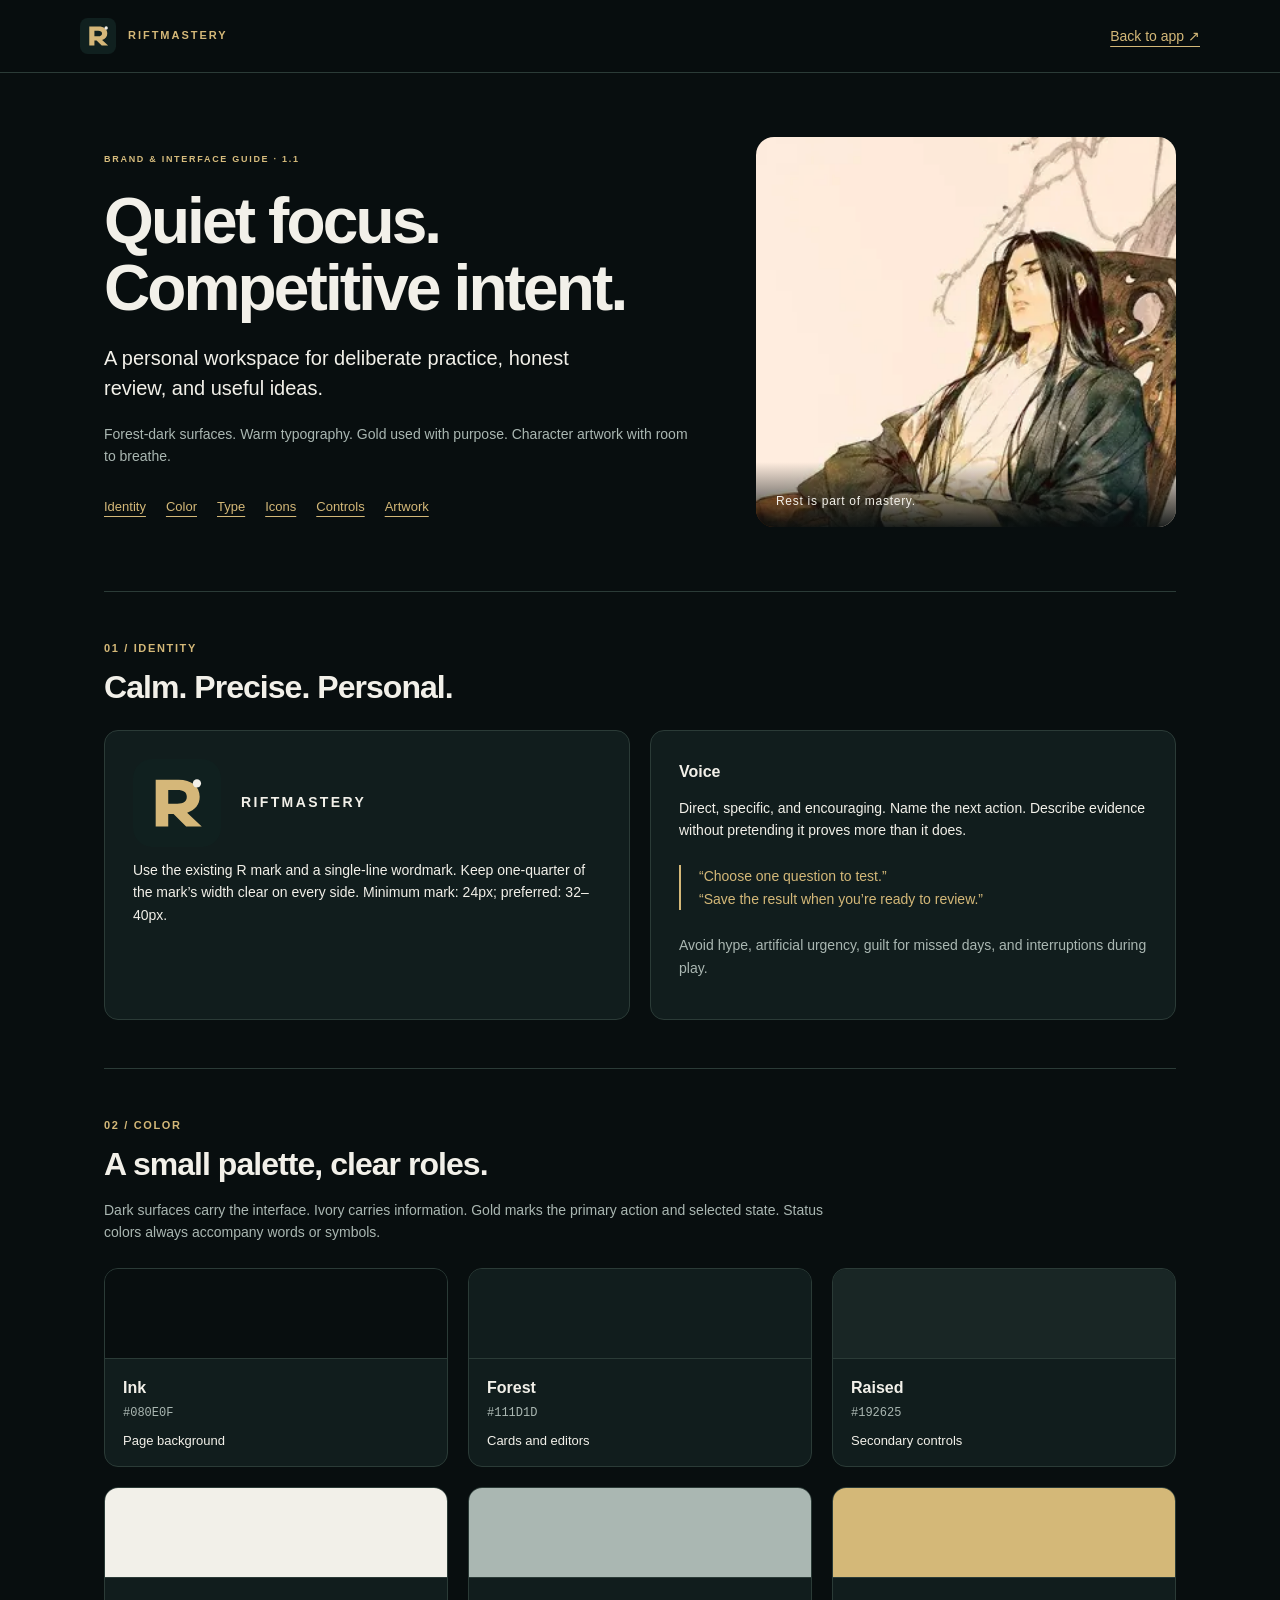
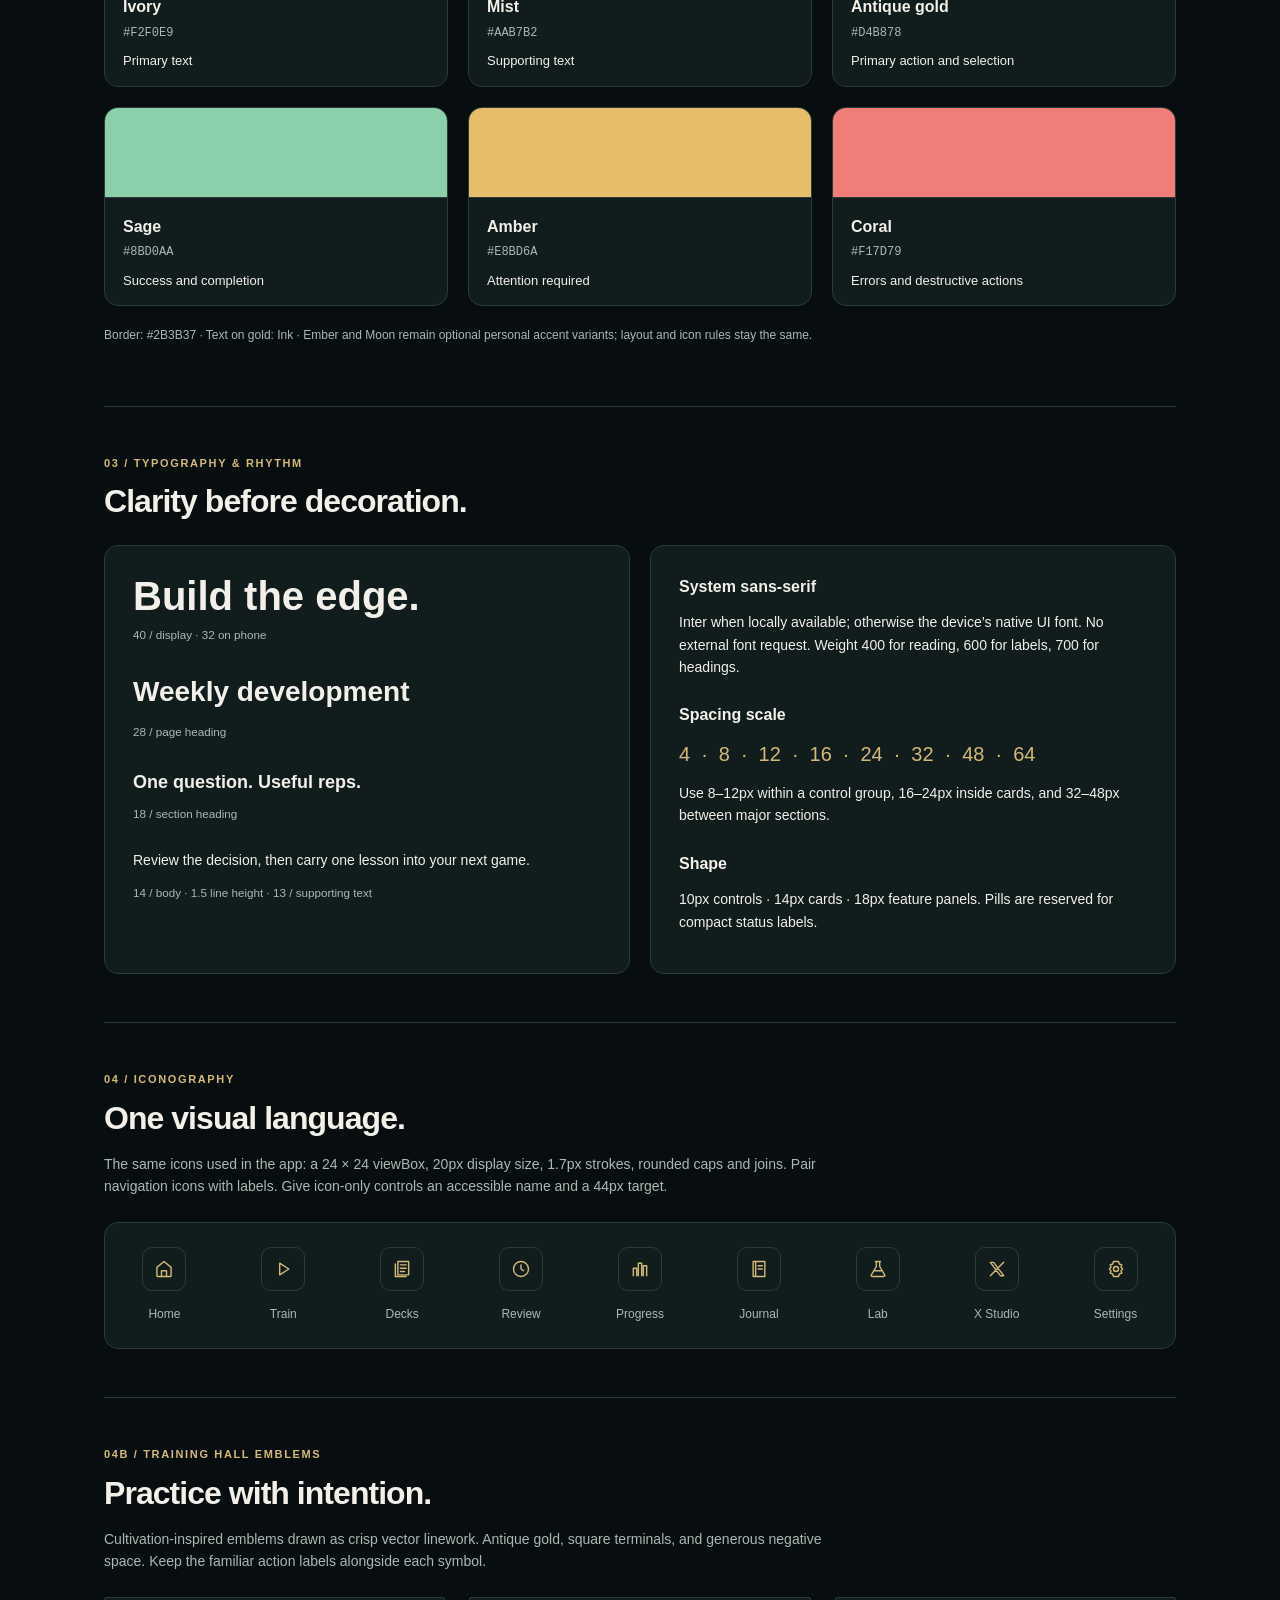
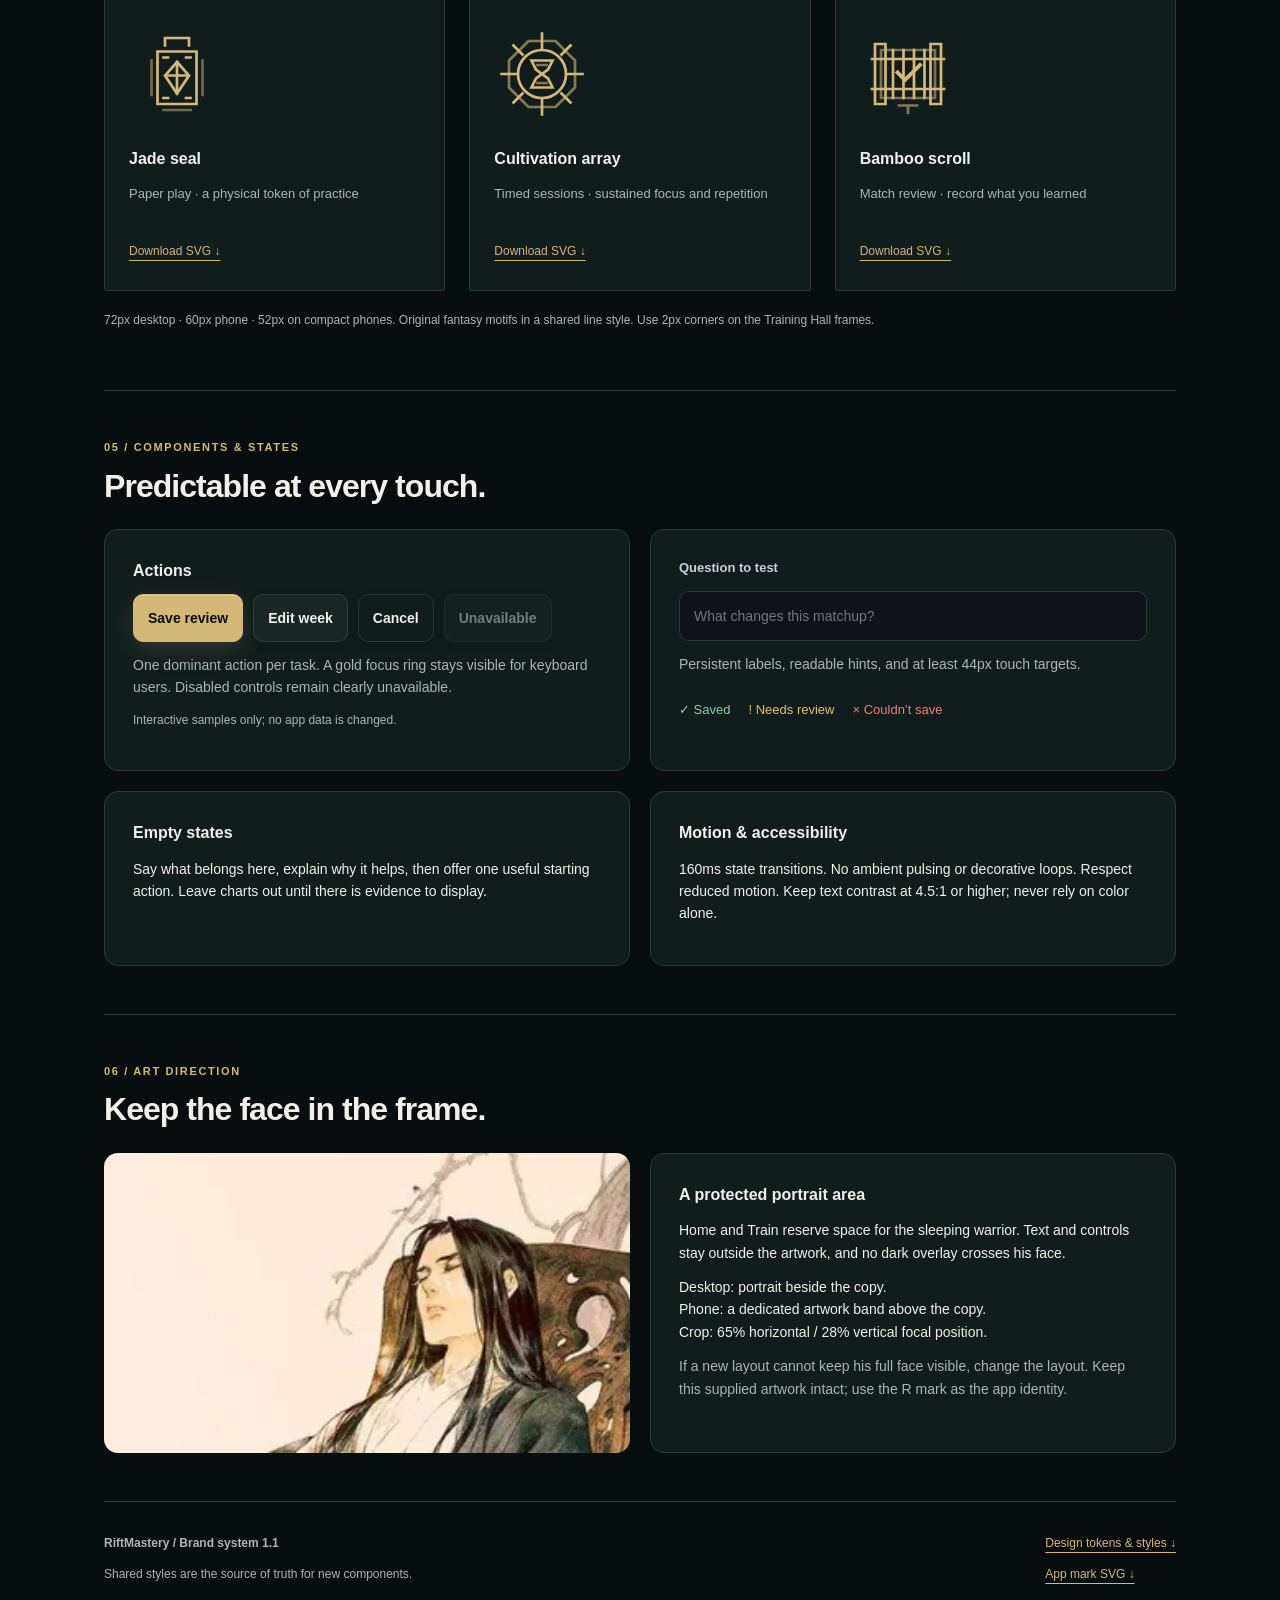
==== commit cfa678ce: "Add cultivation emblems and enlarge Training Hall actions" ====
--- a/brand.html
+++ b/brand.html
@@ -1,8 +1,8 @@
-<!doctype html><html lang="en"><head><meta charset="utf-8"><meta name="viewport" content="width=device-width,initial-scale=1"><meta name="theme-color" content="#080e0f"><title>RiftMastery — Brand & interface guide</title><link rel="icon" href="./icon.svg"><link rel="stylesheet" href="./styles.css?v=0.9.1"><link rel="stylesheet" href="./brand.css?v=0.9.1"><link rel="stylesheet" href="./brand-guide.css?v=0.9.1"></head><body class="brand-guide"><header class="guide-top"><a class="brand-lockup" href="./index.html"><img src="./icon.svg" width="36" height="36" alt=""><span>RIFTMASTERY</span></a><a href="./index.html">Back to app ↗</a></header><main class="guide-main"><section class="guide-cover"><div><span class="eyebrow">BRAND & INTERFACE GUIDE · 1.0</span><h1>Quiet focus.<br>Competitive intent.</h1><p class="lead">A personal workspace for deliberate practice, honest review, and useful ideas.</p><p class="muted">Forest-dark surfaces. Warm typography. Gold used with purpose. Character artwork with room to breathe.</p><nav class="guide-nav" aria-label="Guide sections"><a href="#identity">Identity</a><a href="#palette">Color</a><a href="#type">Type</a><a href="#icons">Icons</a><a href="#components">Controls</a><a href="#art">Artwork</a></nav></div><div class="cover-art"><img src="./assets/training-portrait.webp" width="320" height="566" alt="The sleeping warrior, with his face fully visible"><span>Rest is part of mastery.</span></div></section>
+<!doctype html><html lang="en"><head><meta charset="utf-8"><meta name="viewport" content="width=device-width,initial-scale=1"><meta name="theme-color" content="#080e0f"><title>RiftMastery — Brand & interface guide</title><link rel="icon" href="./icon.svg"><link rel="stylesheet" href="./styles.css?v=0.9.2"><link rel="stylesheet" href="./brand.css?v=0.9.2"><link rel="stylesheet" href="./brand-guide.css?v=0.9.2"></head><body class="brand-guide"><header class="guide-top"><a class="brand-lockup" href="./index.html"><img src="./icon.svg" width="36" height="36" alt=""><span>RIFTMASTERY</span></a><a href="./index.html">Back to app ↗</a></header><main class="guide-main"><section class="guide-cover"><div><span class="eyebrow">BRAND & INTERFACE GUIDE · 1.1</span><h1>Quiet focus.<br>Competitive intent.</h1><p class="lead">A personal workspace for deliberate practice, honest review, and useful ideas.</p><p class="muted">Forest-dark surfaces. Warm typography. Gold used with purpose. Character artwork with room to breathe.</p><nav class="guide-nav" aria-label="Guide sections"><a href="#identity">Identity</a><a href="#palette">Color</a><a href="#type">Type</a><a href="#icons">Icons</a><a href="#components">Controls</a><a href="#art">Artwork</a></nav></div><div class="cover-art"><img src="./assets/training-portrait.webp" width="320" height="566" alt="The sleeping warrior, with his face fully visible"><span>Rest is part of mastery.</span></div></section>
 <section id="identity"><div class="section-label">01 / IDENTITY</div><h2>Calm. Precise. Personal.</h2><div class="guide-grid two"><article class="spec-card logo-spec"><img src="./icon.svg" width="88" height="88" alt="RiftMastery R monogram"><strong>RIFTMASTERY</strong><p>Use the existing R mark and a single-line wordmark. Keep one-quarter of the mark’s width clear on every side. Minimum mark: 24px; preferred: 32–40px.</p></article><article class="spec-card"><h3>Voice</h3><p>Direct, specific, and encouraging. Name the next action. Describe evidence without pretending it proves more than it does.</p><blockquote>“Choose one question to test.”<br>“Save the result when you’re ready to review.”</blockquote><p class="muted">Avoid hype, artificial urgency, guilt for missed days, and interruptions during play.</p></article></div></section>
 <section id="palette"><div class="section-label">02 / COLOR</div><h2>A small palette, clear roles.</h2><p class="section-note">Dark surfaces carry the interface. Ivory carries information. Gold marks the primary action and selected state. Status colors always accompany words or symbols.</p><div class="swatch-grid"><article class="swatch"><div style="background:var(--rm-ink)"></div><h3>Ink</h3><code>#080E0F</code><p>Page background</p></article><article class="swatch"><div style="background:var(--rm-surface)"></div><h3>Forest</h3><code>#111D1D</code><p>Cards and editors</p></article><article class="swatch"><div style="background:var(--rm-raised)"></div><h3>Raised</h3><code>#192625</code><p>Secondary controls</p></article><article class="swatch"><div style="background:var(--rm-ivory)"></div><h3>Ivory</h3><code>#F2F0E9</code><p>Primary text</p></article><article class="swatch"><div style="background:var(--rm-muted)"></div><h3>Mist</h3><code>#AAB7B2</code><p>Supporting text</p></article><article class="swatch"><div style="background:var(--rm-gold)"></div><h3>Antique gold</h3><code>#D4B878</code><p>Primary action and selection</p></article><article class="swatch"><div style="background:var(--rm-sage)"></div><h3>Sage</h3><code>#8BD0AA</code><p>Success and completion</p></article><article class="swatch"><div style="background:var(--rm-amber)"></div><h3>Amber</h3><code>#E8BD6A</code><p>Attention required</p></article><article class="swatch"><div style="background:var(--rm-coral)"></div><h3>Coral</h3><code>#F17D79</code><p>Errors and destructive actions</p></article></div><p class="footnote">Border: #2B3B37 · Text on gold: Ink · Ember and Moon remain optional personal accent variants; layout and icon rules stay the same.</p></section>
 <section id="type"><div class="section-label">03 / TYPOGRAPHY & RHYTHM</div><h2>Clarity before decoration.</h2><div class="guide-grid two"><article class="spec-card type-spec"><div style="font-size:40px;font-weight:700;line-height:1.1">Build the edge.</div><small>40 / display · 32 on phone</small><div style="font-size:28px;font-weight:700">Weekly development</div><small>28 / page heading</small><div style="font-size:18px;font-weight:600">One question. Useful reps.</div><small>18 / section heading</small><p>Review the decision, then carry one lesson into your next game.</p><small>14 / body · 1.5 line height · 13 / supporting text</small></article><article class="spec-card"><h3>System sans-serif</h3><p>Inter when locally available; otherwise the device’s native UI font. No external font request. Weight 400 for reading, 600 for labels, 700 for headings.</p><h3>Spacing scale</h3><div class="spacing-scale">4 · 8 · 12 · 16 · 24 · 32 · 48 · 64</div><p>Use 8–12px within a control group, 16–24px inside cards, and 32–48px between major sections.</p><h3>Shape</h3><p>10px controls · 14px cards · 18px feature panels. Pills are reserved for compact status labels.</p></article></div></section>
 <section id="icons"><div class="section-label">04 / ICONOGRAPHY</div><h2>One visual language.</h2><p class="section-note">The same icons used in the app: a 24 × 24 viewBox, 20px display size, 1.7px strokes, rounded caps and joins. Pair navigation icons with labels. Give icon-only controls an accessible name and a 44px target.</p><div class="icon-grid"><div class="icon-sample"><span class="brand-icon"><svg viewBox="0 0 24 24" aria-hidden="true"><path d="m3.5 10 8.5-7 8.5 7v10a1 1 0 0 1-1 1h-15a1 1 0 0 1-1-1z"/><path d="M9 21v-7h6v7"/></svg></span><span>Home</span></div><div class="icon-sample"><span class="brand-icon"><svg viewBox="0 0 24 24" aria-hidden="true"><path d="m8 5 11 7-11 7z"/></svg></span><span>Train</span></div><div class="icon-sample"><span class="brand-icon"><svg viewBox="0 0 24 24" aria-hidden="true"><path d="M7 3h13v16H7z"/><path d="M4 6v15h13M10 7h7M10 11h7M10 15h5"/></svg></span><span>Decks</span></div><div class="icon-sample"><span class="brand-icon"><svg viewBox="0 0 24 24" aria-hidden="true"><circle cx="12" cy="12" r="9"/><path d="M12 7v5l3 2"/></svg></span><span>Review</span></div><div class="icon-sample"><span class="brand-icon"><svg viewBox="0 0 24 24" aria-hidden="true"><path d="M4 20V11h4v9M10 20V5h4v15M16 20V8h4v12"/></svg></span><span>Progress</span></div><div class="icon-sample"><span class="brand-icon"><svg viewBox="0 0 24 24" aria-hidden="true"><path d="M5 3h14v18H5zM8 3v18M11 8h5M11 12h5"/></svg></span><span>Journal</span></div><div class="icon-sample"><span class="brand-icon"><svg viewBox="0 0 24 24" aria-hidden="true"><path d="M9 3h6M10 3v6l-6 10q-1 2 2 2h12q3 0 2-2L14 9V3M8 14h8"/></svg></span><span>Lab</span></div><div class="icon-sample"><span class="brand-icon"><svg viewBox="0 0 24 24" aria-hidden="true"><path d="M4 4h4l12 16h-4zM20 4 4 20"/></svg></span><span>X Studio</span></div><div class="icon-sample"><span class="brand-icon"><svg viewBox="0 0 24 24" aria-hidden="true"><circle cx="12" cy="12" r="3"/><path d="m9 3-1 3-3 1 1 3-2 2 2 2-1 3 3 1 1 3h6l1-3 3-1-1-3 2-2-2-2 1-3-3-1-1-3z"/></svg></span><span>Settings</span></div></div></section>
-<section id="components"><div class="section-label">05 / COMPONENTS & STATES</div><h2>Predictable at every touch.</h2><div class="guide-grid two"><article class="spec-card"><h3>Actions</h3><div class="sample-actions"><button type="button" class="btn primary" data-demo="Primary action selected">Save review</button><button type="button" class="btn" data-demo="Secondary action selected">Edit week</button><button type="button" class="btn ghost" data-demo="Quiet action selected">Cancel</button><button type="button" class="btn" disabled>Unavailable</button></div><p class="muted">One dominant action per task. A gold focus ring stays visible for keyboard users. Disabled controls remain clearly unavailable.</p><p id="demoStatus" role="status" class="footnote">Interactive samples only; no app data is changed.</p></article><article class="spec-card"><label for="sampleQuestion"><span class="label-title">Question to test</span></label><input id="sampleQuestion" placeholder="What changes this matchup?" aria-describedby="sampleHint"><p id="sampleHint" class="muted">Persistent labels, readable hints, and at least 44px touch targets.</p><div class="status-samples"><span style="color:var(--good)">✓ Saved</span><span style="color:var(--warn)">! Needs review</span><span style="color:var(--danger)">× Couldn’t save</span></div></article></div><div class="guide-grid two secondary-row"><article class="spec-card"><h3>Empty states</h3><p>Say what belongs here, explain why it helps, then offer one useful starting action. Leave charts out until there is evidence to display.</p></article><article class="spec-card"><h3>Motion & accessibility</h3><p>160ms state transitions. No ambient pulsing or decorative loops. Respect reduced motion. Keep text contrast at 4.5:1 or higher; never rely on color alone.</p></article></div></section>
+<section id="cultivation"><div class="section-label">04B / TRAINING HALL EMBLEMS</div><h2>Practice with intention.</h2><p class="section-note">Cultivation-inspired emblems drawn as crisp vector linework. Antique gold, square terminals, and generous negative space. Keep the familiar action labels alongside each symbol.</p><div class="cultivation-gallery"><article><img src="./assets/jade-seal.svg" width="96" height="96" alt="Jade seal emblem"><h3>Jade seal</h3><p>Paper play · a physical token of practice</p><a href="./assets/jade-seal.svg" download>Download SVG ↓</a></article><article><img src="./assets/cultivation-array.svg" width="96" height="96" alt="Cultivation array emblem"><h3>Cultivation array</h3><p>Timed sessions · sustained focus and repetition</p><a href="./assets/cultivation-array.svg" download>Download SVG ↓</a></article><article><img src="./assets/bamboo-scroll.svg" width="96" height="96" alt="Bamboo scroll emblem"><h3>Bamboo scroll</h3><p>Match review · record what you learned</p><a href="./assets/bamboo-scroll.svg" download>Download SVG ↓</a></article></div><p class="footnote">72px desktop · 60px phone · 52px on compact phones. Original fantasy motifs in a shared line style. Use 2px corners on the Training Hall frames.</p></section><section id="components"><div class="section-label">05 / COMPONENTS & STATES</div><h2>Predictable at every touch.</h2><div class="guide-grid two"><article class="spec-card"><h3>Actions</h3><div class="sample-actions"><button type="button" class="btn primary" data-demo="Primary action selected">Save review</button><button type="button" class="btn" data-demo="Secondary action selected">Edit week</button><button type="button" class="btn ghost" data-demo="Quiet action selected">Cancel</button><button type="button" class="btn" disabled>Unavailable</button></div><p class="muted">One dominant action per task. A gold focus ring stays visible for keyboard users. Disabled controls remain clearly unavailable.</p><p id="demoStatus" role="status" class="footnote">Interactive samples only; no app data is changed.</p></article><article class="spec-card"><label for="sampleQuestion"><span class="label-title">Question to test</span></label><input id="sampleQuestion" placeholder="What changes this matchup?" aria-describedby="sampleHint"><p id="sampleHint" class="muted">Persistent labels, readable hints, and at least 44px touch targets.</p><div class="status-samples"><span style="color:var(--good)">✓ Saved</span><span style="color:var(--warn)">! Needs review</span><span style="color:var(--danger)">× Couldn’t save</span></div></article></div><div class="guide-grid two secondary-row"><article class="spec-card"><h3>Empty states</h3><p>Say what belongs here, explain why it helps, then offer one useful starting action. Leave charts out until there is evidence to display.</p></article><article class="spec-card"><h3>Motion & accessibility</h3><p>160ms state transitions. No ambient pulsing or decorative loops. Respect reduced motion. Keep text contrast at 4.5:1 or higher; never rely on color alone.</p></article></div></section>
 <section id="art"><div class="section-label">06 / ART DIRECTION</div><h2>Keep the face in the frame.</h2><div class="guide-grid two"><article class="art-example"><img src="./assets/training-portrait.webp" width="320" height="566" alt="Portrait crop retaining the entire sleeping face"></article><article class="spec-card"><h3>A protected portrait area</h3><p>Home and Train reserve space for the sleeping warrior. Text and controls stay outside the artwork, and no dark overlay crosses his face.</p><p>Desktop: portrait beside the copy.<br>Phone: a dedicated artwork band above the copy.<br>Crop: 65% horizontal / 28% vertical focal position.</p><p class="muted">If a new layout cannot keep his full face visible, change the layout. Keep this supplied artwork intact; use the R mark as the app identity.</p></article></div></section>
-<footer><div><strong>RiftMastery / Brand system 1.0</strong><p>Shared styles are the source of truth for new components.</p></div><div><a href="./brand.css" download>Design tokens & styles ↓</a><a href="./icon.svg" download>App mark SVG ↓</a></div></footer></main><script>document.querySelectorAll('[data-demo]').forEach(b=>b.addEventListener('click',()=>{document.querySelector('#demoStatus').textContent=b.dataset.demo+' — component preview only.'}));</script></body></html>+<footer><div><strong>RiftMastery / Brand system 1.1</strong><p>Shared styles are the source of truth for new components.</p></div><div><a href="./brand.css" download>Design tokens & styles ↓</a><a href="./icon.svg" download>App mark SVG ↓</a></div></footer></main><script>document.querySelectorAll('[data-demo]').forEach(b=>b.addEventListener('click',()=>{document.querySelector('#demoStatus').textContent=b.dataset.demo+' — component preview only.'}));</script></body></html>
--- a/styles.css
+++ b/styles.css
@@ -261,7 +261,7 @@
 .focus-panel{background:radial-gradient(ellipse at 100% 0,rgba(127,153,112,.12),transparent 43%),linear-gradient(135deg,#182824,#111b1c 78%);border-left-color:var(--accent)}
 .focus-steps span{background:rgba(6,14,14,.48);border-color:rgba(138,166,139,.18)}
 .home-toolbar{color:#d0b978}
-.bottom-nav:before{content:"RIFTMASTERY";display:block;min-height:36px;margin:1px 12px 29px;padding:0 0 0 42px;background-image:url("./icon.svg?v=0.9.1");background-repeat:no-repeat;background-position:left center;background-size:30px;color:#e2cc96;font-size:10px;font-weight:850;letter-spacing:.18em;line-height:36px}
+.bottom-nav:before{content:"RIFTMASTERY";display:block;min-height:36px;margin:1px 12px 29px;padding:0 0 0 42px;background-image:url("./icon.svg?v=0.9.2");background-repeat:no-repeat;background-position:left center;background-size:30px;color:#e2cc96;font-size:10px;font-weight:850;letter-spacing:.18em;line-height:36px}
 .practice-hero{position:relative;isolation:isolate;display:flex;align-items:flex-end;min-height:285px;overflow:hidden;padding:29px 31px;border:1px solid rgba(212,184,120,.24);border-radius:24px;background:#12201e;box-shadow:0 20px 50px rgba(0,0,0,.24)}
 .practice-hero:before{position:absolute;content:"";inset:0;z-index:-2;background:linear-gradient(90deg,rgba(7,14,15,.93) 0%,rgba(7,14,15,.78) 38%,rgba(7,14,15,.16) 100%),linear-gradient(0deg,rgba(7,14,15,.66),transparent 72%),url("./assets/training-field.svg");background-size:cover;background-position:center 47%;transform:scale(1.015)}
 .practice-hero:after{position:absolute;content:"";z-index:-1;inset:0;background:linear-gradient(90deg,transparent 50%,rgba(12,24,22,.08)),radial-gradient(ellipse at 78% 20%,rgba(224,201,142,.11),transparent 29%);pointer-events:none}
--- a/brand.css
+++ b/brand.css
@@ -57,3 +57,26 @@
 
 #screen-play .hero.portrait-hero>.hero-copy{grid-row:1 / 4}
 #screen-play .hero.portrait-hero:before{display:none}
+
+/* Cultivation emblems: large, architectural marks for the Training Hall. */
+#screen-play .practice-option{min-height:226px;padding:24px;grid-template-columns:minmax(0,1fr) 20px;grid-template-rows:80px 1fr;gap:20px 12px;border-radius:2px;background:var(--panel);box-shadow:none;transition:border-color var(--rm-motion-fast),background var(--rm-motion-fast)}
+#screen-play .practice-option:hover{transform:none;box-shadow:none;background:var(--panel-2);border-color:var(--accent)}
+#screen-play .practice-index{position:absolute;right:22px;top:20px;font-size:11px;letter-spacing:.14em}
+#screen-play .practice-icon{grid-column:1;grid-row:1;width:80px;height:80px;border:0;border-radius:0;background:none;place-items:center}
+#screen-play .practice-icon img{display:block;width:72px;height:72px}
+#screen-play .practice-copy{grid-column:1;grid-row:2;gap:8px;align-content:start}
+#screen-play .practice-copy strong{font-size:18px;line-height:1.3}
+#screen-play .practice-copy small{font-size:13px;line-height:1.5}
+#screen-play .practice-type{font-size:10px;letter-spacing:.16em}
+#screen-play .practice-arrow{grid-column:2;grid-row:2}
+#screen-play .practice-hero.portrait-hero,#screen-play .portrait-hero>.hero-art,#screen-play .practice-note{border-radius:2px}
+@media(max-width:819px){
+ #screen-play .practice-option{min-height:142px;grid-template-columns:64px minmax(0,1fr) 16px;grid-template-rows:auto;gap:16px;padding:20px;align-items:center}
+ #screen-play .practice-icon{grid-column:1;grid-row:1;width:64px;height:64px}
+ #screen-play .practice-icon img{width:60px;height:60px}
+ #screen-play .practice-copy{grid-column:2;grid-row:1;gap:6px}
+ #screen-play .practice-arrow{grid-column:3;grid-row:1;align-self:center}
+ #screen-play .practice-index{display:none}
+ #screen-play .practice-copy strong{font-size:16px}
+}
+@media(max-width:360px){#screen-play .practice-option{padding:16px 12px;gap:10px;grid-template-columns:52px minmax(0,1fr) 12px}#screen-play .practice-icon{width:52px;height:52px}#screen-play .practice-icon img{width:52px;height:52px}}
--- a/brand-guide.css
+++ b/brand-guide.css
@@ -1,2 +1,4 @@
 /* Guide-only composition; colors and controls come from brand.css. */
 html{scroll-behavior:smooth;scroll-padding-top:85px}.brand-guide{background:var(--bg);font-size:14px;line-height:1.6}.brand-guide a{color:var(--accent);text-underline-offset:5px}.guide-top{position:sticky;top:0;z-index:10;display:flex;align-items:center;justify-content:space-between;padding:18px max(24px,calc((100vw - 1120px)/2));background:#080e0ff5;border-bottom:1px solid var(--line);gap:16px}.brand-lockup{display:flex;align-items:center;gap:12px;text-decoration:none;font-size:11px;font-weight:700;letter-spacing:.18em}.guide-main{max-width:1120px;margin:auto;padding:0 24px}.guide-cover{display:grid;grid-template-columns:1.4fr 1fr;gap:64px;align-items:center;padding:64px 0}.guide-cover h1{font-size:clamp(38px,5vw,64px);line-height:1.05;letter-spacing:-.045em;margin:20px 0}.lead{font-size:20px;line-height:1.5;max-width:510px}.guide-nav{display:flex;flex-wrap:wrap;gap:12px 20px;margin-top:30px;font-size:13px}.cover-art{position:relative;overflow:hidden;border-radius:18px;height:390px}.cover-art img{width:100%;height:100%;object-fit:cover;object-position:65% 28%}.cover-art span{position:absolute;bottom:0;left:0;right:0;padding:30px 20px 16px;background:linear-gradient(transparent,#080e0fea);color:var(--text);font-size:12px;letter-spacing:.06em}.guide-main>section:not(.guide-cover){padding:48px 0;border-top:1px solid var(--line)}.section-label{font-size:11px;font-weight:700;letter-spacing:.15em;color:var(--accent)}.brand-guide h2{font-size:32px;line-height:1.2;letter-spacing:-.03em;margin:10px 0 24px}.brand-guide h3{font-size:16px;margin:0 0 10px}.section-note{max-width:740px;color:var(--muted);margin:-8px 0 24px}.guide-grid{display:grid;gap:20px}.guide-grid.two{grid-template-columns:1fr 1fr}.spec-card{border:1px solid var(--line);border-radius:14px;background:var(--panel);padding:28px;min-width:0}.spec-card p{margin:12px 0}.spec-card h3:not(:first-child){margin-top:24px}.logo-spec>img{vertical-align:middle;margin-right:20px}.logo-spec>strong{letter-spacing:.17em}.spec-card blockquote{margin:24px 0;padding-left:18px;border-left:2px solid var(--accent);color:var(--accent)}.swatch-grid{display:grid;grid-template-columns:repeat(3,1fr);gap:20px}.swatch{border:1px solid var(--line);border-radius:14px;overflow:hidden;padding:0 18px 14px;background:var(--panel)}.swatch>div{height:90px;margin:0 -18px 16px;border-bottom:1px solid var(--line)}.swatch h3{margin:0}.swatch code{color:var(--muted);font-size:12px}.swatch p{font-size:13px;margin:8px 0 0}.footnote{font-size:12px;color:var(--muted);margin-top:20px}.type-spec>*{margin:0 0 8px}.type-spec>small{display:block;color:var(--muted);margin-bottom:26px}.type-spec>small:last-child{margin-bottom:0}.spacing-scale{font-size:20px;color:var(--accent);word-spacing:6px}.icon-grid{display:grid;grid-template-columns:repeat(9,1fr);border:1px solid var(--line);border-radius:14px;background:var(--panel)}.icon-sample{display:grid;justify-items:center;gap:14px;padding:24px 5px;font-size:12px;color:var(--muted)}.brand-icon{display:grid;place-items:center;width:44px;height:44px;border:1px solid var(--line);border-radius:10px;color:var(--accent)}.sample-actions{display:flex;flex-wrap:wrap;gap:10px}.status-samples{display:flex;gap:18px;flex-wrap:wrap;font-size:13px;margin-top:24px}.secondary-row{margin-top:20px}.art-example{height:300px;border-radius:14px;overflow:hidden}.art-example img{display:block;width:100%;height:100%;object-fit:cover;object-position:65% 28%}.brand-guide footer{border-top:1px solid var(--line);padding:32px 0 48px;display:flex;justify-content:space-between;gap:24px;color:var(--muted);font-size:12px}.brand-guide footer a{display:block;margin-bottom:12px}@media(max-width:760px){.guide-cover{grid-template-columns:1fr;gap:28px;padding:40px 0}.cover-art{height:280px;max-width:500px}.guide-grid.two{grid-template-columns:1fr}.swatch-grid{grid-template-columns:repeat(2,1fr)}.icon-grid{grid-template-columns:repeat(3,1fr)}.guide-main{padding:0 20px}.guide-top{padding:14px 20px}.guide-top>a:last-child{font-size:12px}.brand-lockup{font-size:9px;gap:8px}.spec-card{padding:22px}.brand-guide h2{font-size:28px}.brand-guide footer{flex-direction:column}.logo-spec>strong{font-size:12px}.logo-spec>img{width:64px;height:64px;margin-right:12px}}@media(prefers-reduced-motion:reduce){html{scroll-behavior:auto}}
+
+.cultivation-gallery{display:grid;grid-template-columns:repeat(3,minmax(0,1fr));gap:24px}.cultivation-gallery article{padding:28px 24px;border:1px solid var(--line);border-radius:2px;background:var(--panel)}.cultivation-gallery img{display:block;margin-bottom:24px}.cultivation-gallery p{color:var(--muted);font-size:13px;min-height:42px}.cultivation-gallery a{font-size:12px}@media(max-width:760px){.cultivation-gallery{grid-template-columns:1fr}.cultivation-gallery p{min-height:0}}
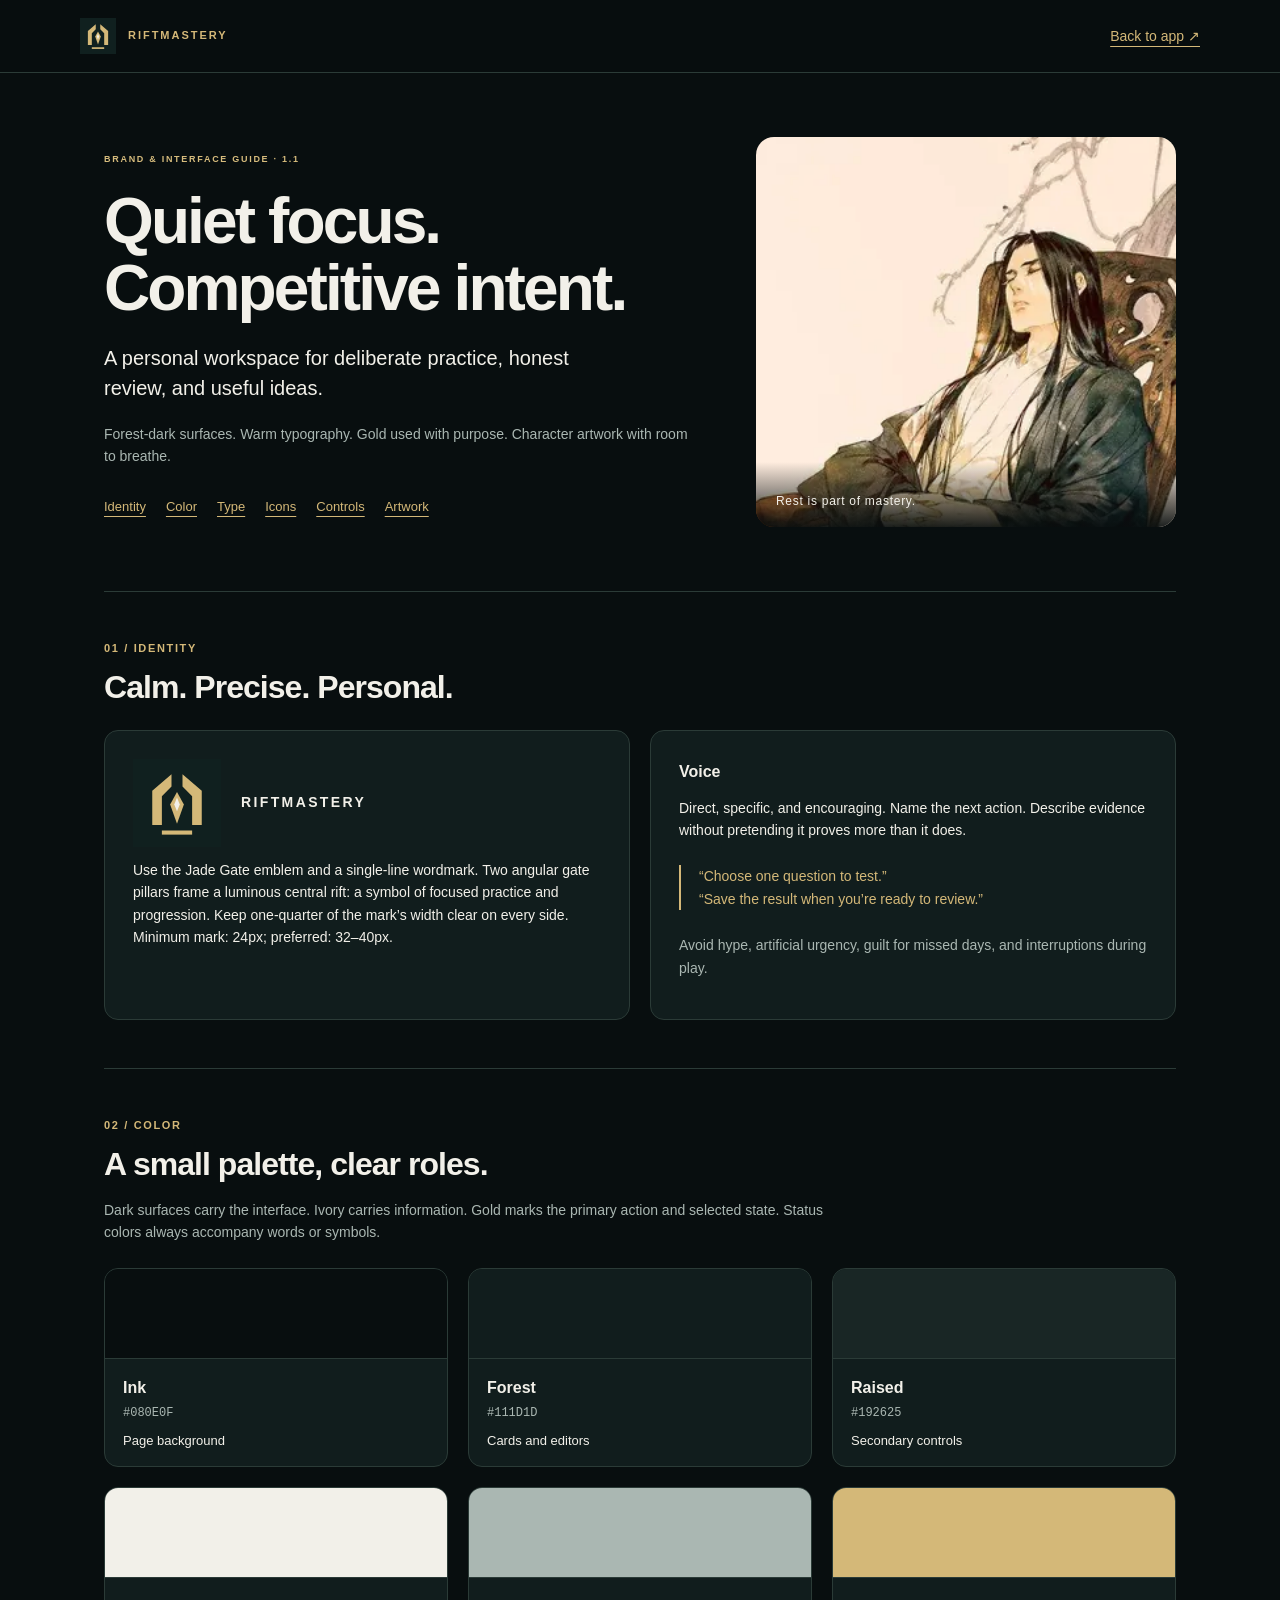
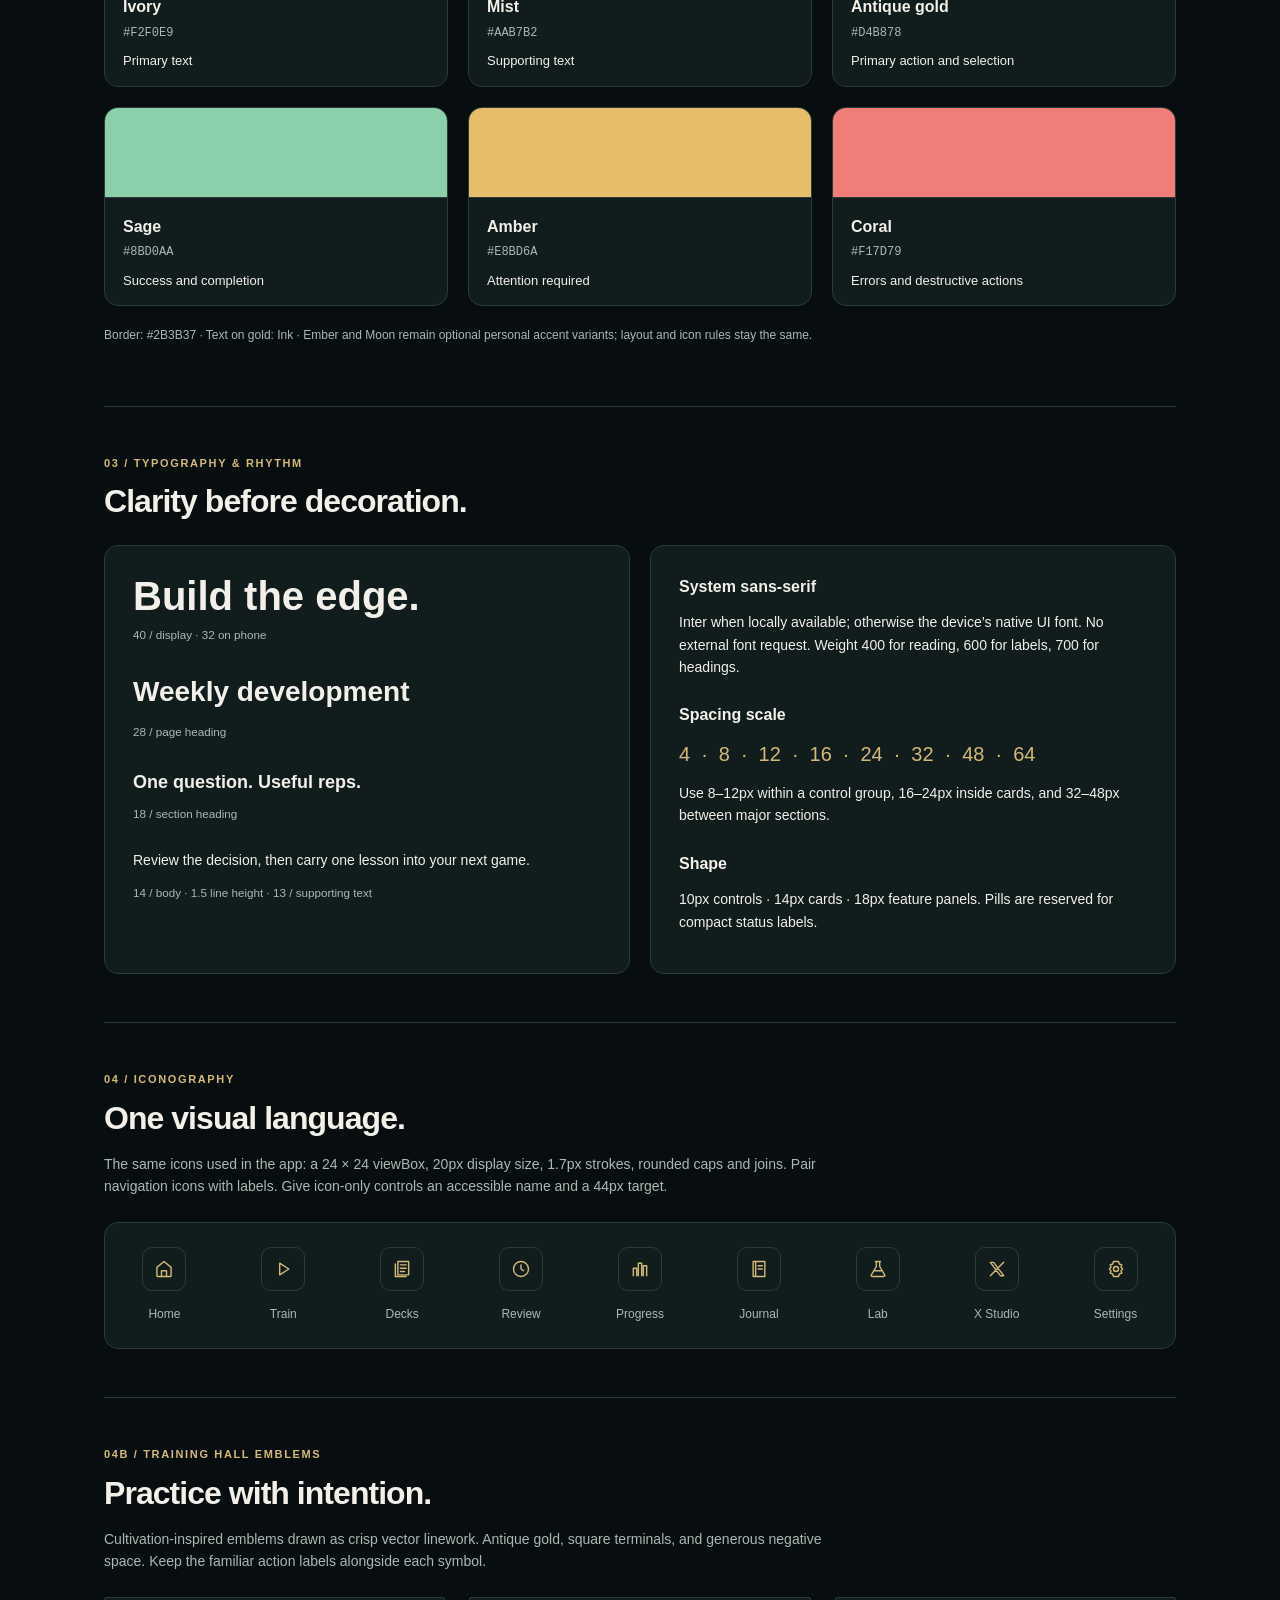
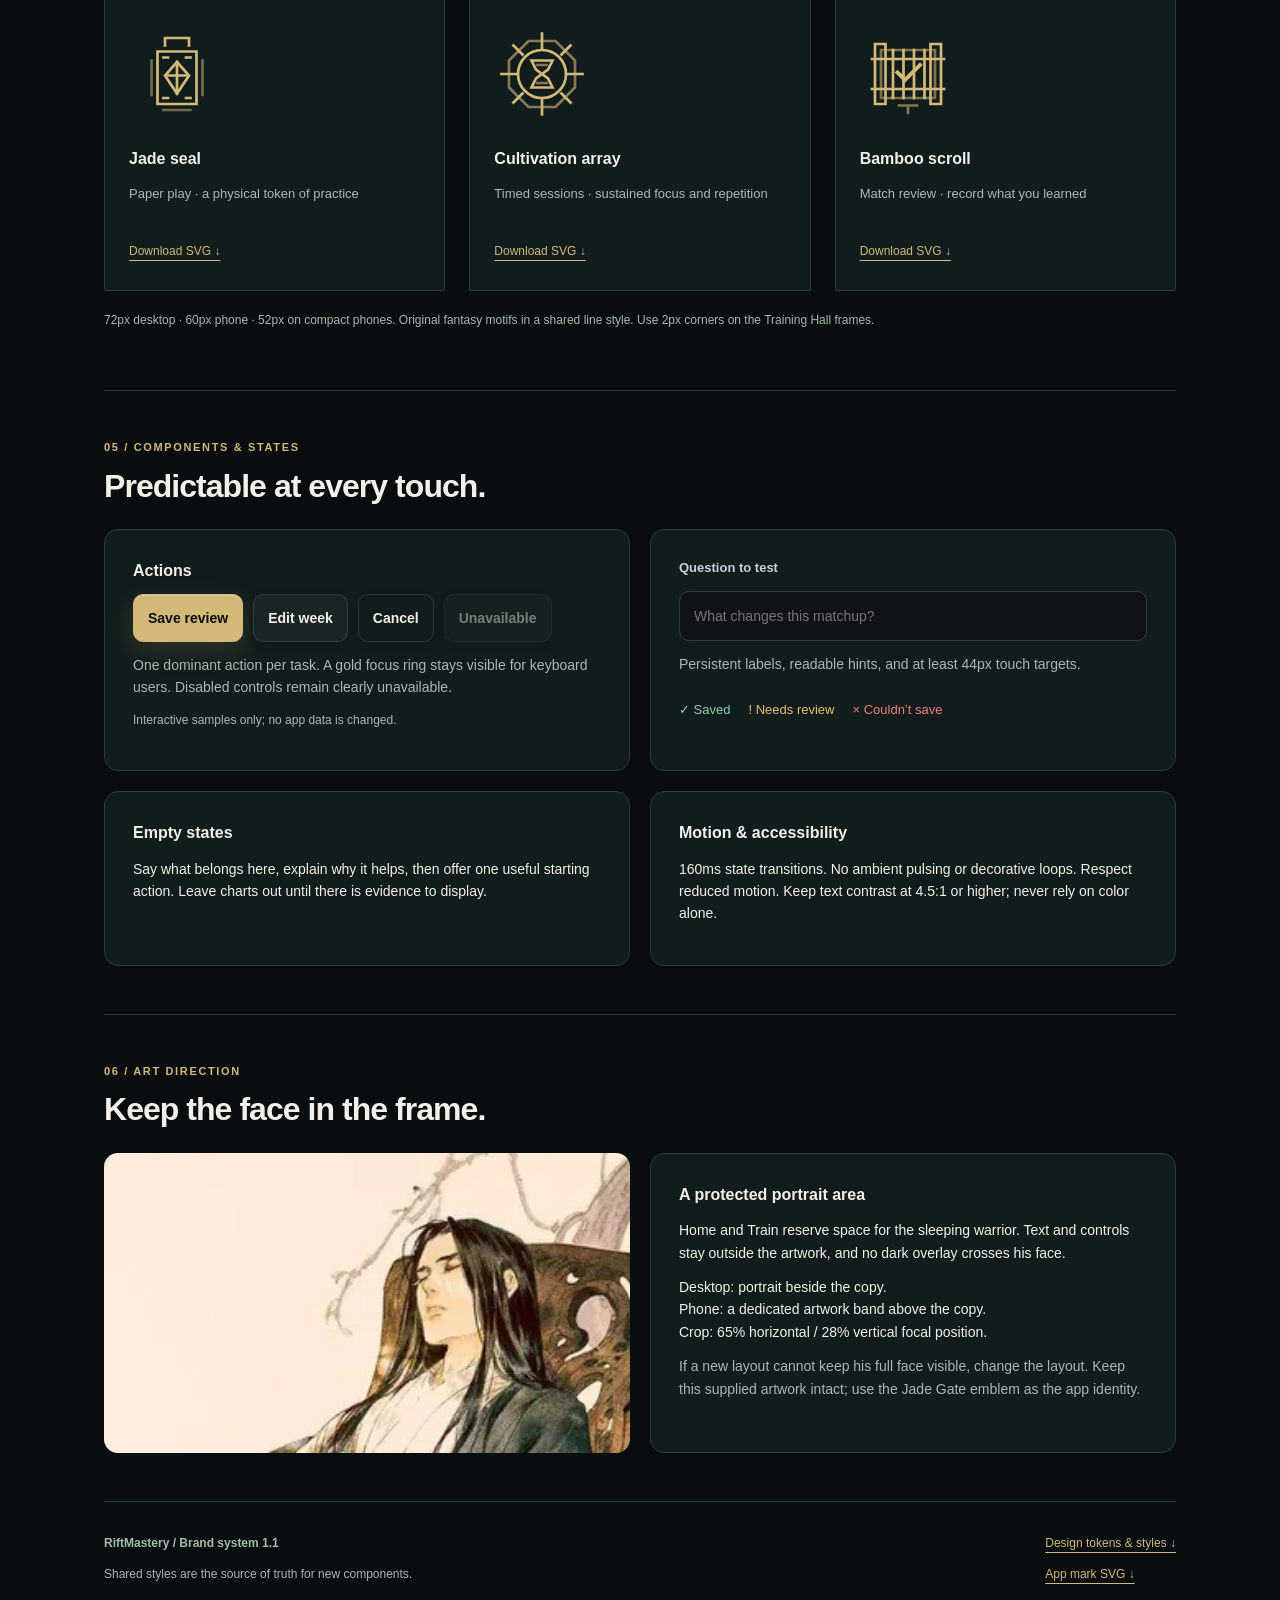
==== commit 7581625f: "Replace R monogram with Jade Gate cultivation emblem" ====
--- a/brand.html
+++ b/brand.html
@@ -1,8 +1,8 @@
-<!doctype html><html lang="en"><head><meta charset="utf-8"><meta name="viewport" content="width=device-width,initial-scale=1"><meta name="theme-color" content="#080e0f"><title>RiftMastery — Brand & interface guide</title><link rel="icon" href="./icon.svg"><link rel="stylesheet" href="./styles.css?v=0.9.2"><link rel="stylesheet" href="./brand.css?v=0.9.2"><link rel="stylesheet" href="./brand-guide.css?v=0.9.2"></head><body class="brand-guide"><header class="guide-top"><a class="brand-lockup" href="./index.html"><img src="./icon.svg" width="36" height="36" alt=""><span>RIFTMASTERY</span></a><a href="./index.html">Back to app ↗</a></header><main class="guide-main"><section class="guide-cover"><div><span class="eyebrow">BRAND & INTERFACE GUIDE · 1.1</span><h1>Quiet focus.<br>Competitive intent.</h1><p class="lead">A personal workspace for deliberate practice, honest review, and useful ideas.</p><p class="muted">Forest-dark surfaces. Warm typography. Gold used with purpose. Character artwork with room to breathe.</p><nav class="guide-nav" aria-label="Guide sections"><a href="#identity">Identity</a><a href="#palette">Color</a><a href="#type">Type</a><a href="#icons">Icons</a><a href="#components">Controls</a><a href="#art">Artwork</a></nav></div><div class="cover-art"><img src="./assets/training-portrait.webp" width="320" height="566" alt="The sleeping warrior, with his face fully visible"><span>Rest is part of mastery.</span></div></section>
-<section id="identity"><div class="section-label">01 / IDENTITY</div><h2>Calm. Precise. Personal.</h2><div class="guide-grid two"><article class="spec-card logo-spec"><img src="./icon.svg" width="88" height="88" alt="RiftMastery R monogram"><strong>RIFTMASTERY</strong><p>Use the existing R mark and a single-line wordmark. Keep one-quarter of the mark’s width clear on every side. Minimum mark: 24px; preferred: 32–40px.</p></article><article class="spec-card"><h3>Voice</h3><p>Direct, specific, and encouraging. Name the next action. Describe evidence without pretending it proves more than it does.</p><blockquote>“Choose one question to test.”<br>“Save the result when you’re ready to review.”</blockquote><p class="muted">Avoid hype, artificial urgency, guilt for missed days, and interruptions during play.</p></article></div></section>
+<!doctype html><html lang="en"><head><meta charset="utf-8"><meta name="viewport" content="width=device-width,initial-scale=1"><meta name="theme-color" content="#080e0f"><title>RiftMastery — Brand & interface guide</title><link rel="icon" href="./icon.svg?v=0.9.3"><link rel="stylesheet" href="./styles.css?v=0.9.3"><link rel="stylesheet" href="./brand.css?v=0.9.3"><link rel="stylesheet" href="./brand-guide.css?v=0.9.3"></head><body class="brand-guide"><header class="guide-top"><a class="brand-lockup" href="./index.html"><img src="./icon.svg?v=0.9.3" width="36" height="36" alt=""><span>RIFTMASTERY</span></a><a href="./index.html">Back to app ↗</a></header><main class="guide-main"><section class="guide-cover"><div><span class="eyebrow">BRAND & INTERFACE GUIDE · 1.1</span><h1>Quiet focus.<br>Competitive intent.</h1><p class="lead">A personal workspace for deliberate practice, honest review, and useful ideas.</p><p class="muted">Forest-dark surfaces. Warm typography. Gold used with purpose. Character artwork with room to breathe.</p><nav class="guide-nav" aria-label="Guide sections"><a href="#identity">Identity</a><a href="#palette">Color</a><a href="#type">Type</a><a href="#icons">Icons</a><a href="#components">Controls</a><a href="#art">Artwork</a></nav></div><div class="cover-art"><img src="./assets/training-portrait.webp" width="320" height="566" alt="The sleeping warrior, with his face fully visible"><span>Rest is part of mastery.</span></div></section>
+<section id="identity"><div class="section-label">01 / IDENTITY</div><h2>Calm. Precise. Personal.</h2><div class="guide-grid two"><article class="spec-card logo-spec"><img src="./icon.svg?v=0.9.3" width="88" height="88" alt="RiftMastery Jade Gate emblem"><strong>RIFTMASTERY</strong><p>Use the Jade Gate emblem and a single-line wordmark. Two angular gate pillars frame a luminous central rift: a symbol of focused practice and progression. Keep one-quarter of the mark’s width clear on every side. Minimum mark: 24px; preferred: 32–40px.</p></article><article class="spec-card"><h3>Voice</h3><p>Direct, specific, and encouraging. Name the next action. Describe evidence without pretending it proves more than it does.</p><blockquote>“Choose one question to test.”<br>“Save the result when you’re ready to review.”</blockquote><p class="muted">Avoid hype, artificial urgency, guilt for missed days, and interruptions during play.</p></article></div></section>
 <section id="palette"><div class="section-label">02 / COLOR</div><h2>A small palette, clear roles.</h2><p class="section-note">Dark surfaces carry the interface. Ivory carries information. Gold marks the primary action and selected state. Status colors always accompany words or symbols.</p><div class="swatch-grid"><article class="swatch"><div style="background:var(--rm-ink)"></div><h3>Ink</h3><code>#080E0F</code><p>Page background</p></article><article class="swatch"><div style="background:var(--rm-surface)"></div><h3>Forest</h3><code>#111D1D</code><p>Cards and editors</p></article><article class="swatch"><div style="background:var(--rm-raised)"></div><h3>Raised</h3><code>#192625</code><p>Secondary controls</p></article><article class="swatch"><div style="background:var(--rm-ivory)"></div><h3>Ivory</h3><code>#F2F0E9</code><p>Primary text</p></article><article class="swatch"><div style="background:var(--rm-muted)"></div><h3>Mist</h3><code>#AAB7B2</code><p>Supporting text</p></article><article class="swatch"><div style="background:var(--rm-gold)"></div><h3>Antique gold</h3><code>#D4B878</code><p>Primary action and selection</p></article><article class="swatch"><div style="background:var(--rm-sage)"></div><h3>Sage</h3><code>#8BD0AA</code><p>Success and completion</p></article><article class="swatch"><div style="background:var(--rm-amber)"></div><h3>Amber</h3><code>#E8BD6A</code><p>Attention required</p></article><article class="swatch"><div style="background:var(--rm-coral)"></div><h3>Coral</h3><code>#F17D79</code><p>Errors and destructive actions</p></article></div><p class="footnote">Border: #2B3B37 · Text on gold: Ink · Ember and Moon remain optional personal accent variants; layout and icon rules stay the same.</p></section>
 <section id="type"><div class="section-label">03 / TYPOGRAPHY & RHYTHM</div><h2>Clarity before decoration.</h2><div class="guide-grid two"><article class="spec-card type-spec"><div style="font-size:40px;font-weight:700;line-height:1.1">Build the edge.</div><small>40 / display · 32 on phone</small><div style="font-size:28px;font-weight:700">Weekly development</div><small>28 / page heading</small><div style="font-size:18px;font-weight:600">One question. Useful reps.</div><small>18 / section heading</small><p>Review the decision, then carry one lesson into your next game.</p><small>14 / body · 1.5 line height · 13 / supporting text</small></article><article class="spec-card"><h3>System sans-serif</h3><p>Inter when locally available; otherwise the device’s native UI font. No external font request. Weight 400 for reading, 600 for labels, 700 for headings.</p><h3>Spacing scale</h3><div class="spacing-scale">4 · 8 · 12 · 16 · 24 · 32 · 48 · 64</div><p>Use 8–12px within a control group, 16–24px inside cards, and 32–48px between major sections.</p><h3>Shape</h3><p>10px controls · 14px cards · 18px feature panels. Pills are reserved for compact status labels.</p></article></div></section>
 <section id="icons"><div class="section-label">04 / ICONOGRAPHY</div><h2>One visual language.</h2><p class="section-note">The same icons used in the app: a 24 × 24 viewBox, 20px display size, 1.7px strokes, rounded caps and joins. Pair navigation icons with labels. Give icon-only controls an accessible name and a 44px target.</p><div class="icon-grid"><div class="icon-sample"><span class="brand-icon"><svg viewBox="0 0 24 24" aria-hidden="true"><path d="m3.5 10 8.5-7 8.5 7v10a1 1 0 0 1-1 1h-15a1 1 0 0 1-1-1z"/><path d="M9 21v-7h6v7"/></svg></span><span>Home</span></div><div class="icon-sample"><span class="brand-icon"><svg viewBox="0 0 24 24" aria-hidden="true"><path d="m8 5 11 7-11 7z"/></svg></span><span>Train</span></div><div class="icon-sample"><span class="brand-icon"><svg viewBox="0 0 24 24" aria-hidden="true"><path d="M7 3h13v16H7z"/><path d="M4 6v15h13M10 7h7M10 11h7M10 15h5"/></svg></span><span>Decks</span></div><div class="icon-sample"><span class="brand-icon"><svg viewBox="0 0 24 24" aria-hidden="true"><circle cx="12" cy="12" r="9"/><path d="M12 7v5l3 2"/></svg></span><span>Review</span></div><div class="icon-sample"><span class="brand-icon"><svg viewBox="0 0 24 24" aria-hidden="true"><path d="M4 20V11h4v9M10 20V5h4v15M16 20V8h4v12"/></svg></span><span>Progress</span></div><div class="icon-sample"><span class="brand-icon"><svg viewBox="0 0 24 24" aria-hidden="true"><path d="M5 3h14v18H5zM8 3v18M11 8h5M11 12h5"/></svg></span><span>Journal</span></div><div class="icon-sample"><span class="brand-icon"><svg viewBox="0 0 24 24" aria-hidden="true"><path d="M9 3h6M10 3v6l-6 10q-1 2 2 2h12q3 0 2-2L14 9V3M8 14h8"/></svg></span><span>Lab</span></div><div class="icon-sample"><span class="brand-icon"><svg viewBox="0 0 24 24" aria-hidden="true"><path d="M4 4h4l12 16h-4zM20 4 4 20"/></svg></span><span>X Studio</span></div><div class="icon-sample"><span class="brand-icon"><svg viewBox="0 0 24 24" aria-hidden="true"><circle cx="12" cy="12" r="3"/><path d="m9 3-1 3-3 1 1 3-2 2 2 2-1 3 3 1 1 3h6l1-3 3-1-1-3 2-2-2-2 1-3-3-1-1-3z"/></svg></span><span>Settings</span></div></div></section>
 <section id="cultivation"><div class="section-label">04B / TRAINING HALL EMBLEMS</div><h2>Practice with intention.</h2><p class="section-note">Cultivation-inspired emblems drawn as crisp vector linework. Antique gold, square terminals, and generous negative space. Keep the familiar action labels alongside each symbol.</p><div class="cultivation-gallery"><article><img src="./assets/jade-seal.svg" width="96" height="96" alt="Jade seal emblem"><h3>Jade seal</h3><p>Paper play · a physical token of practice</p><a href="./assets/jade-seal.svg" download>Download SVG ↓</a></article><article><img src="./assets/cultivation-array.svg" width="96" height="96" alt="Cultivation array emblem"><h3>Cultivation array</h3><p>Timed sessions · sustained focus and repetition</p><a href="./assets/cultivation-array.svg" download>Download SVG ↓</a></article><article><img src="./assets/bamboo-scroll.svg" width="96" height="96" alt="Bamboo scroll emblem"><h3>Bamboo scroll</h3><p>Match review · record what you learned</p><a href="./assets/bamboo-scroll.svg" download>Download SVG ↓</a></article></div><p class="footnote">72px desktop · 60px phone · 52px on compact phones. Original fantasy motifs in a shared line style. Use 2px corners on the Training Hall frames.</p></section><section id="components"><div class="section-label">05 / COMPONENTS & STATES</div><h2>Predictable at every touch.</h2><div class="guide-grid two"><article class="spec-card"><h3>Actions</h3><div class="sample-actions"><button type="button" class="btn primary" data-demo="Primary action selected">Save review</button><button type="button" class="btn" data-demo="Secondary action selected">Edit week</button><button type="button" class="btn ghost" data-demo="Quiet action selected">Cancel</button><button type="button" class="btn" disabled>Unavailable</button></div><p class="muted">One dominant action per task. A gold focus ring stays visible for keyboard users. Disabled controls remain clearly unavailable.</p><p id="demoStatus" role="status" class="footnote">Interactive samples only; no app data is changed.</p></article><article class="spec-card"><label for="sampleQuestion"><span class="label-title">Question to test</span></label><input id="sampleQuestion" placeholder="What changes this matchup?" aria-describedby="sampleHint"><p id="sampleHint" class="muted">Persistent labels, readable hints, and at least 44px touch targets.</p><div class="status-samples"><span style="color:var(--good)">✓ Saved</span><span style="color:var(--warn)">! Needs review</span><span style="color:var(--danger)">× Couldn’t save</span></div></article></div><div class="guide-grid two secondary-row"><article class="spec-card"><h3>Empty states</h3><p>Say what belongs here, explain why it helps, then offer one useful starting action. Leave charts out until there is evidence to display.</p></article><article class="spec-card"><h3>Motion & accessibility</h3><p>160ms state transitions. No ambient pulsing or decorative loops. Respect reduced motion. Keep text contrast at 4.5:1 or higher; never rely on color alone.</p></article></div></section>
-<section id="art"><div class="section-label">06 / ART DIRECTION</div><h2>Keep the face in the frame.</h2><div class="guide-grid two"><article class="art-example"><img src="./assets/training-portrait.webp" width="320" height="566" alt="Portrait crop retaining the entire sleeping face"></article><article class="spec-card"><h3>A protected portrait area</h3><p>Home and Train reserve space for the sleeping warrior. Text and controls stay outside the artwork, and no dark overlay crosses his face.</p><p>Desktop: portrait beside the copy.<br>Phone: a dedicated artwork band above the copy.<br>Crop: 65% horizontal / 28% vertical focal position.</p><p class="muted">If a new layout cannot keep his full face visible, change the layout. Keep this supplied artwork intact; use the R mark as the app identity.</p></article></div></section>
-<footer><div><strong>RiftMastery / Brand system 1.1</strong><p>Shared styles are the source of truth for new components.</p></div><div><a href="./brand.css" download>Design tokens & styles ↓</a><a href="./icon.svg" download>App mark SVG ↓</a></div></footer></main><script>document.querySelectorAll('[data-demo]').forEach(b=>b.addEventListener('click',()=>{document.querySelector('#demoStatus').textContent=b.dataset.demo+' — component preview only.'}));</script></body></html>+<section id="art"><div class="section-label">06 / ART DIRECTION</div><h2>Keep the face in the frame.</h2><div class="guide-grid two"><article class="art-example"><img src="./assets/training-portrait.webp" width="320" height="566" alt="Portrait crop retaining the entire sleeping face"></article><article class="spec-card"><h3>A protected portrait area</h3><p>Home and Train reserve space for the sleeping warrior. Text and controls stay outside the artwork, and no dark overlay crosses his face.</p><p>Desktop: portrait beside the copy.<br>Phone: a dedicated artwork band above the copy.<br>Crop: 65% horizontal / 28% vertical focal position.</p><p class="muted">If a new layout cannot keep his full face visible, change the layout. Keep this supplied artwork intact; use the Jade Gate emblem as the app identity.</p></article></div></section>
+<footer><div><strong>RiftMastery / Brand system 1.1</strong><p>Shared styles are the source of truth for new components.</p></div><div><a href="./brand.css" download>Design tokens & styles ↓</a><a href="./icon.svg?v=0.9.3" download>App mark SVG ↓</a></div></footer></main><script>document.querySelectorAll('[data-demo]').forEach(b=>b.addEventListener('click',()=>{document.querySelector('#demoStatus').textContent=b.dataset.demo+' — component preview only.'}));</script></body></html>
--- a/styles.css
+++ b/styles.css
@@ -261,7 +261,7 @@
 .focus-panel{background:radial-gradient(ellipse at 100% 0,rgba(127,153,112,.12),transparent 43%),linear-gradient(135deg,#182824,#111b1c 78%);border-left-color:var(--accent)}
 .focus-steps span{background:rgba(6,14,14,.48);border-color:rgba(138,166,139,.18)}
 .home-toolbar{color:#d0b978}
-.bottom-nav:before{content:"RIFTMASTERY";display:block;min-height:36px;margin:1px 12px 29px;padding:0 0 0 42px;background-image:url("./icon.svg?v=0.9.2");background-repeat:no-repeat;background-position:left center;background-size:30px;color:#e2cc96;font-size:10px;font-weight:850;letter-spacing:.18em;line-height:36px}
+.bottom-nav:before{content:"RIFTMASTERY";display:block;min-height:36px;margin:1px 12px 29px;padding:0 0 0 42px;background-image:url("./icon.svg?v=0.9.3");background-repeat:no-repeat;background-position:left center;background-size:30px;color:#e2cc96;font-size:10px;font-weight:850;letter-spacing:.18em;line-height:36px}
 .practice-hero{position:relative;isolation:isolate;display:flex;align-items:flex-end;min-height:285px;overflow:hidden;padding:29px 31px;border:1px solid rgba(212,184,120,.24);border-radius:24px;background:#12201e;box-shadow:0 20px 50px rgba(0,0,0,.24)}
 .practice-hero:before{position:absolute;content:"";inset:0;z-index:-2;background:linear-gradient(90deg,rgba(7,14,15,.93) 0%,rgba(7,14,15,.78) 38%,rgba(7,14,15,.16) 100%),linear-gradient(0deg,rgba(7,14,15,.66),transparent 72%),url("./assets/training-field.svg");background-size:cover;background-position:center 47%;transform:scale(1.015)}
 .practice-hero:after{position:absolute;content:"";z-index:-1;inset:0;background:linear-gradient(90deg,transparent 50%,rgba(12,24,22,.08)),radial-gradient(ellipse at 78% 20%,rgba(224,201,142,.11),transparent 29%);pointer-events:none}
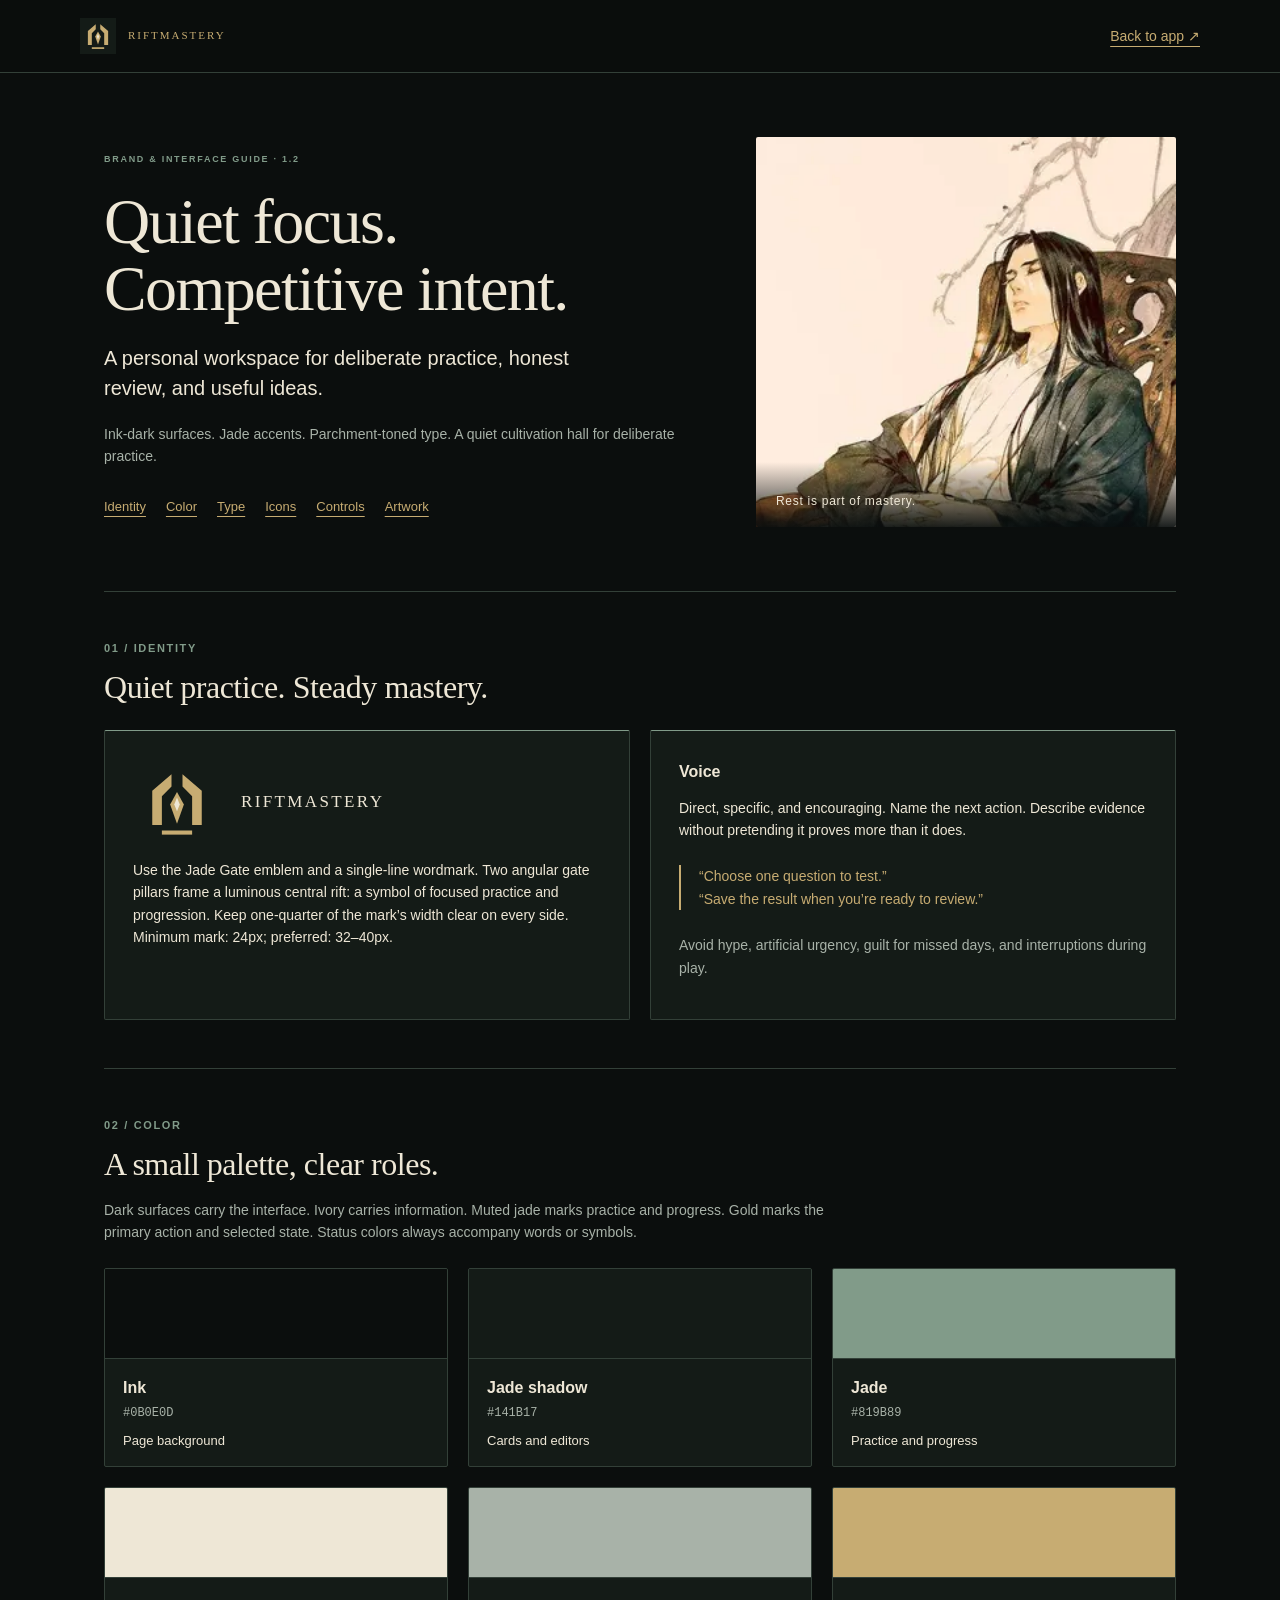
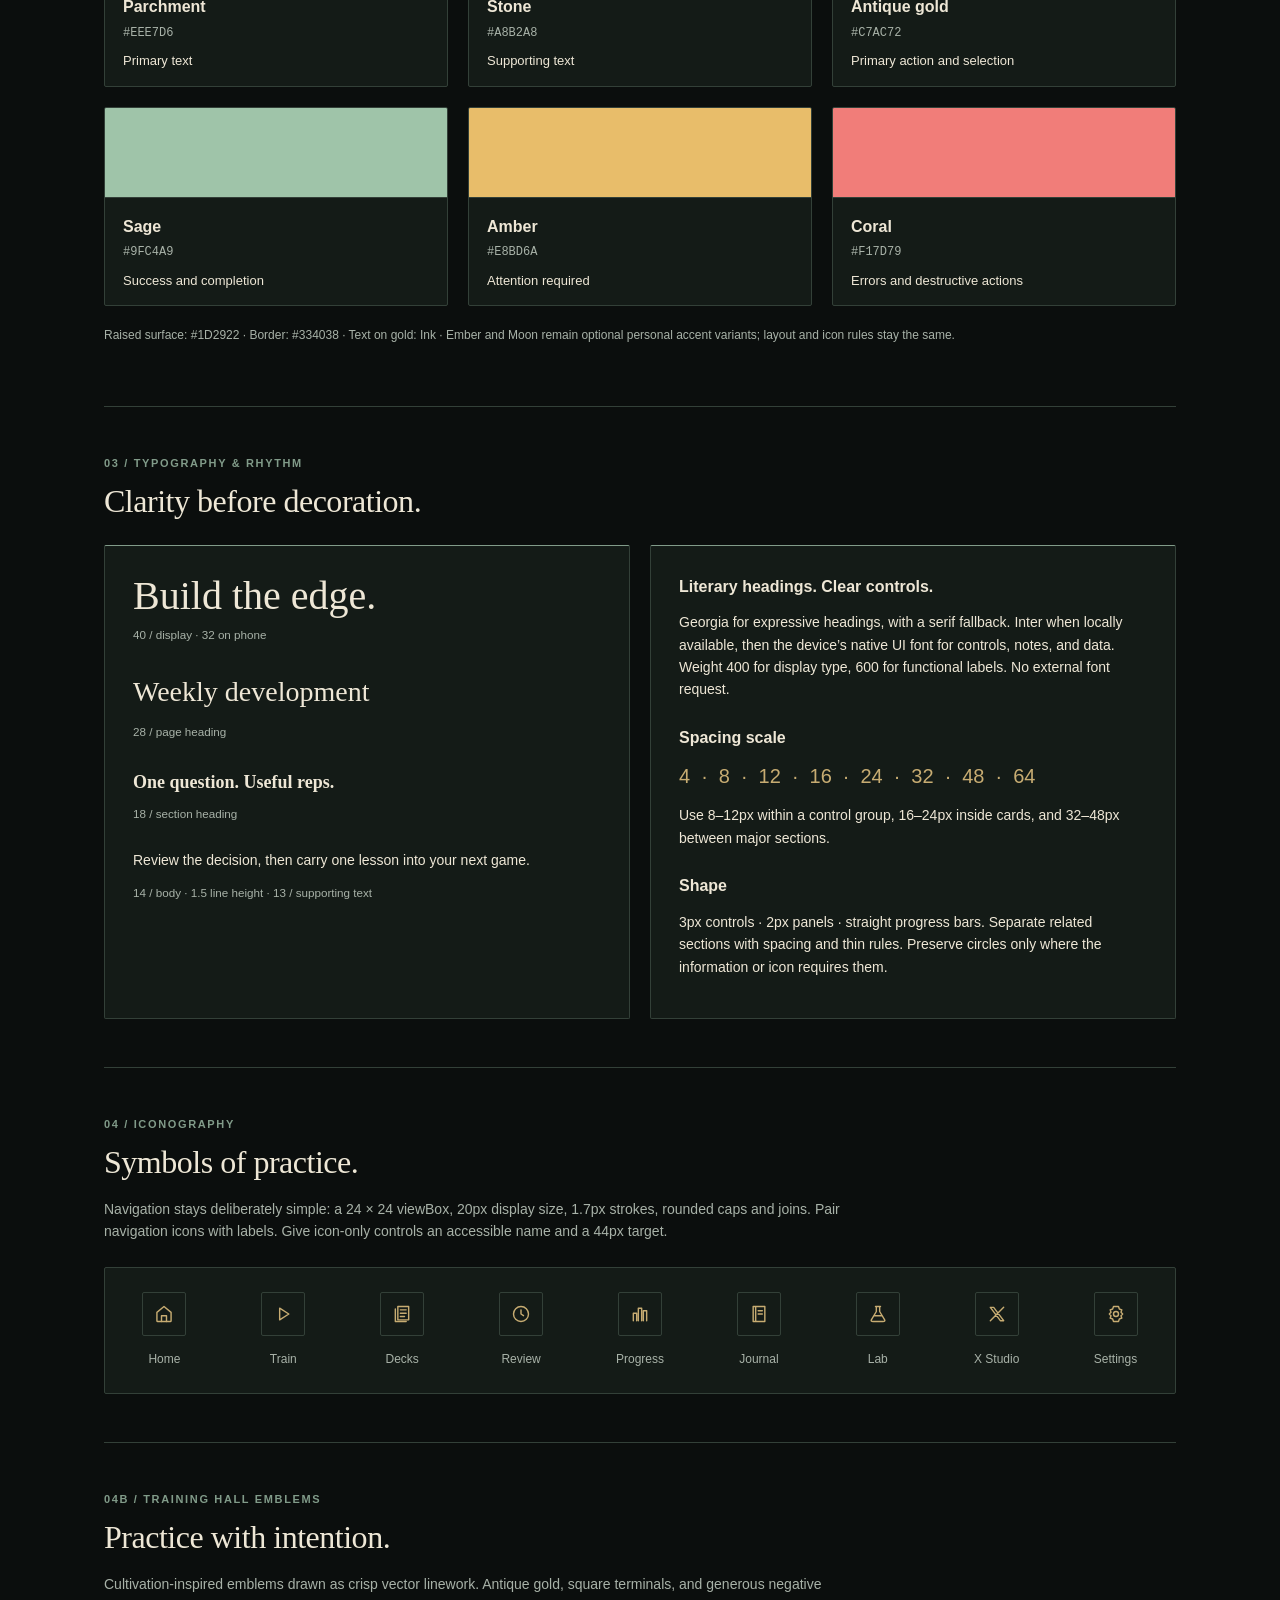
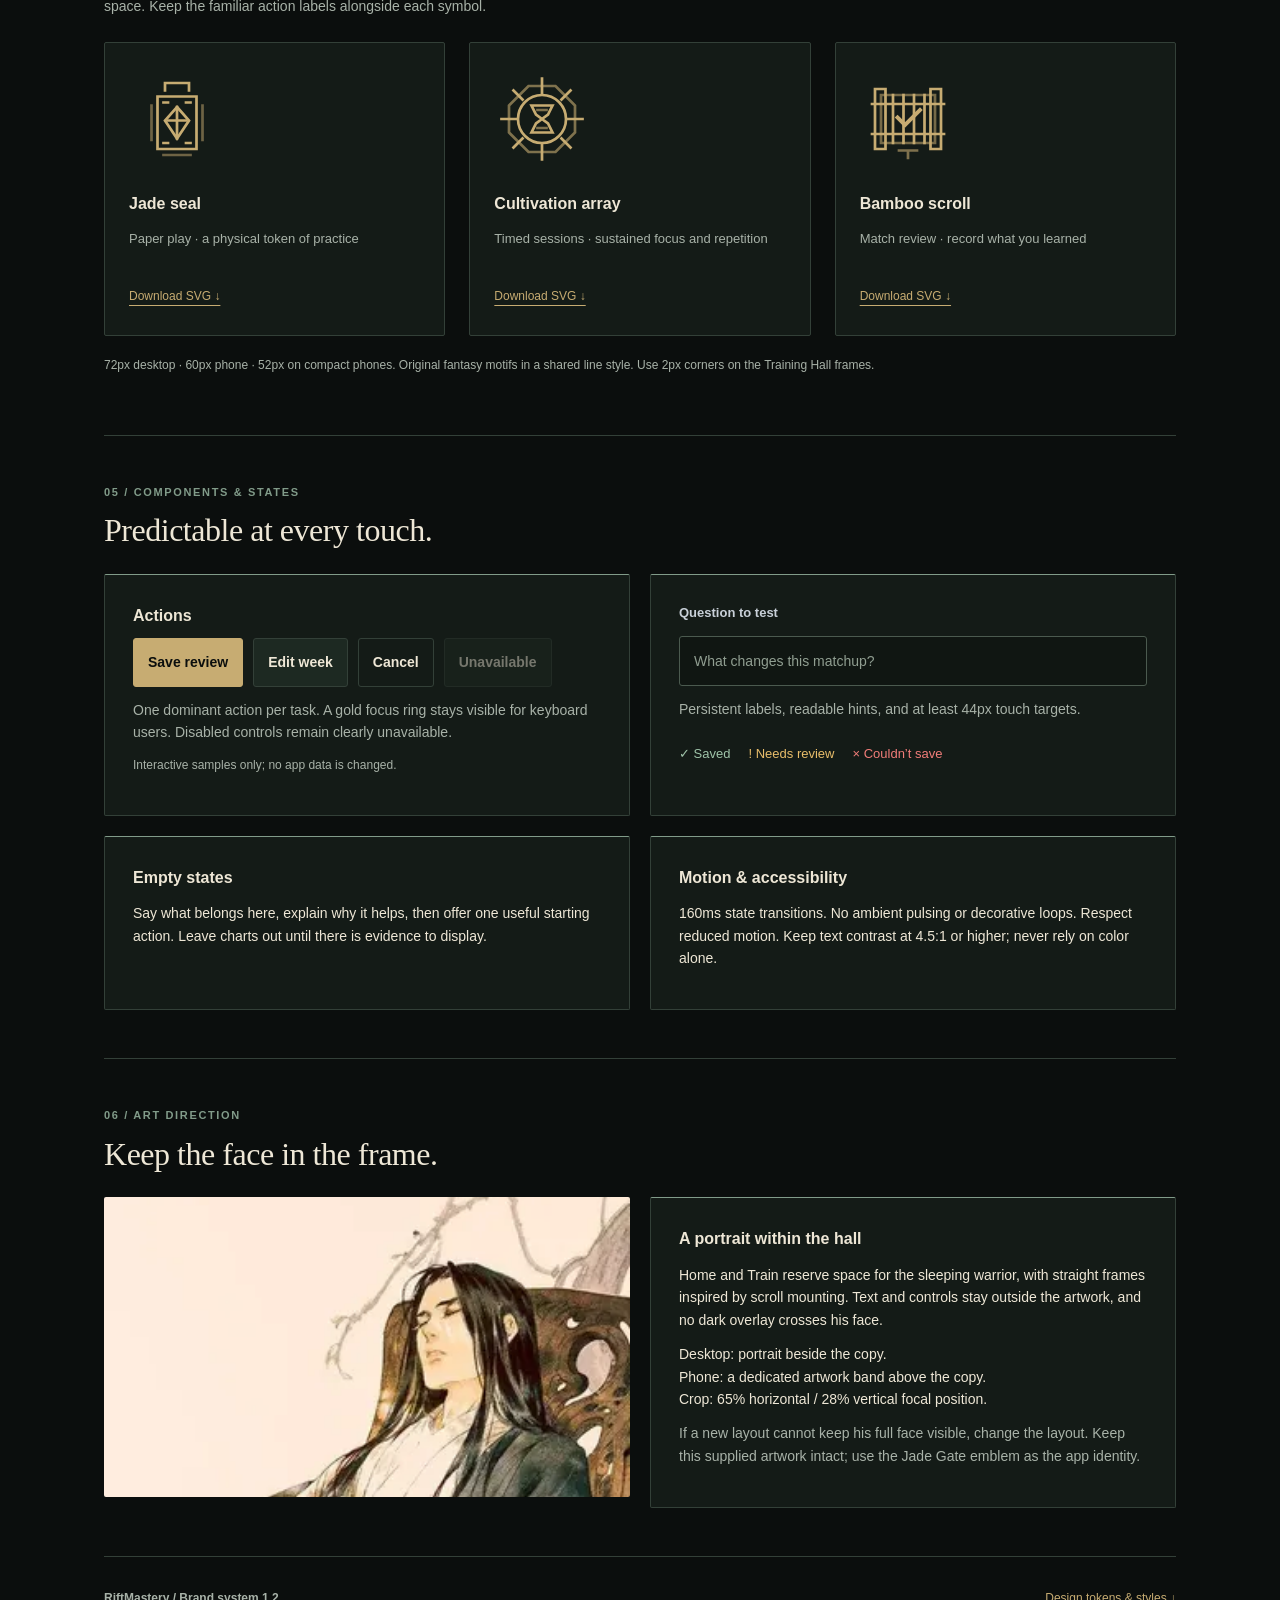
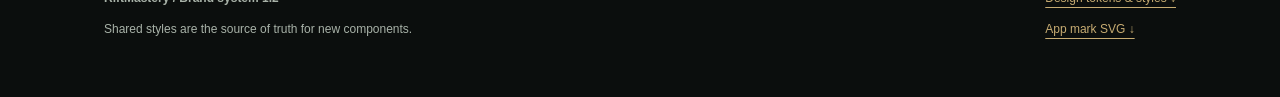
==== commit 962a073a: "Apply Cultivation Hall theme across the RiftMastery workspace" ====
--- a/brand.html
+++ b/brand.html
@@ -1,8 +1,8 @@
-<!doctype html><html lang="en"><head><meta charset="utf-8"><meta name="viewport" content="width=device-width,initial-scale=1"><meta name="theme-color" content="#080e0f"><title>RiftMastery — Brand & interface guide</title><link rel="icon" href="./icon.svg?v=0.9.3"><link rel="stylesheet" href="./styles.css?v=0.9.3"><link rel="stylesheet" href="./brand.css?v=0.9.3"><link rel="stylesheet" href="./brand-guide.css?v=0.9.3"></head><body class="brand-guide"><header class="guide-top"><a class="brand-lockup" href="./index.html"><img src="./icon.svg?v=0.9.3" width="36" height="36" alt=""><span>RIFTMASTERY</span></a><a href="./index.html">Back to app ↗</a></header><main class="guide-main"><section class="guide-cover"><div><span class="eyebrow">BRAND & INTERFACE GUIDE · 1.1</span><h1>Quiet focus.<br>Competitive intent.</h1><p class="lead">A personal workspace for deliberate practice, honest review, and useful ideas.</p><p class="muted">Forest-dark surfaces. Warm typography. Gold used with purpose. Character artwork with room to breathe.</p><nav class="guide-nav" aria-label="Guide sections"><a href="#identity">Identity</a><a href="#palette">Color</a><a href="#type">Type</a><a href="#icons">Icons</a><a href="#components">Controls</a><a href="#art">Artwork</a></nav></div><div class="cover-art"><img src="./assets/training-portrait.webp" width="320" height="566" alt="The sleeping warrior, with his face fully visible"><span>Rest is part of mastery.</span></div></section>
-<section id="identity"><div class="section-label">01 / IDENTITY</div><h2>Calm. Precise. Personal.</h2><div class="guide-grid two"><article class="spec-card logo-spec"><img src="./icon.svg?v=0.9.3" width="88" height="88" alt="RiftMastery Jade Gate emblem"><strong>RIFTMASTERY</strong><p>Use the Jade Gate emblem and a single-line wordmark. Two angular gate pillars frame a luminous central rift: a symbol of focused practice and progression. Keep one-quarter of the mark’s width clear on every side. Minimum mark: 24px; preferred: 32–40px.</p></article><article class="spec-card"><h3>Voice</h3><p>Direct, specific, and encouraging. Name the next action. Describe evidence without pretending it proves more than it does.</p><blockquote>“Choose one question to test.”<br>“Save the result when you’re ready to review.”</blockquote><p class="muted">Avoid hype, artificial urgency, guilt for missed days, and interruptions during play.</p></article></div></section>
-<section id="palette"><div class="section-label">02 / COLOR</div><h2>A small palette, clear roles.</h2><p class="section-note">Dark surfaces carry the interface. Ivory carries information. Gold marks the primary action and selected state. Status colors always accompany words or symbols.</p><div class="swatch-grid"><article class="swatch"><div style="background:var(--rm-ink)"></div><h3>Ink</h3><code>#080E0F</code><p>Page background</p></article><article class="swatch"><div style="background:var(--rm-surface)"></div><h3>Forest</h3><code>#111D1D</code><p>Cards and editors</p></article><article class="swatch"><div style="background:var(--rm-raised)"></div><h3>Raised</h3><code>#192625</code><p>Secondary controls</p></article><article class="swatch"><div style="background:var(--rm-ivory)"></div><h3>Ivory</h3><code>#F2F0E9</code><p>Primary text</p></article><article class="swatch"><div style="background:var(--rm-muted)"></div><h3>Mist</h3><code>#AAB7B2</code><p>Supporting text</p></article><article class="swatch"><div style="background:var(--rm-gold)"></div><h3>Antique gold</h3><code>#D4B878</code><p>Primary action and selection</p></article><article class="swatch"><div style="background:var(--rm-sage)"></div><h3>Sage</h3><code>#8BD0AA</code><p>Success and completion</p></article><article class="swatch"><div style="background:var(--rm-amber)"></div><h3>Amber</h3><code>#E8BD6A</code><p>Attention required</p></article><article class="swatch"><div style="background:var(--rm-coral)"></div><h3>Coral</h3><code>#F17D79</code><p>Errors and destructive actions</p></article></div><p class="footnote">Border: #2B3B37 · Text on gold: Ink · Ember and Moon remain optional personal accent variants; layout and icon rules stay the same.</p></section>
-<section id="type"><div class="section-label">03 / TYPOGRAPHY & RHYTHM</div><h2>Clarity before decoration.</h2><div class="guide-grid two"><article class="spec-card type-spec"><div style="font-size:40px;font-weight:700;line-height:1.1">Build the edge.</div><small>40 / display · 32 on phone</small><div style="font-size:28px;font-weight:700">Weekly development</div><small>28 / page heading</small><div style="font-size:18px;font-weight:600">One question. Useful reps.</div><small>18 / section heading</small><p>Review the decision, then carry one lesson into your next game.</p><small>14 / body · 1.5 line height · 13 / supporting text</small></article><article class="spec-card"><h3>System sans-serif</h3><p>Inter when locally available; otherwise the device’s native UI font. No external font request. Weight 400 for reading, 600 for labels, 700 for headings.</p><h3>Spacing scale</h3><div class="spacing-scale">4 · 8 · 12 · 16 · 24 · 32 · 48 · 64</div><p>Use 8–12px within a control group, 16–24px inside cards, and 32–48px between major sections.</p><h3>Shape</h3><p>10px controls · 14px cards · 18px feature panels. Pills are reserved for compact status labels.</p></article></div></section>
-<section id="icons"><div class="section-label">04 / ICONOGRAPHY</div><h2>One visual language.</h2><p class="section-note">The same icons used in the app: a 24 × 24 viewBox, 20px display size, 1.7px strokes, rounded caps and joins. Pair navigation icons with labels. Give icon-only controls an accessible name and a 44px target.</p><div class="icon-grid"><div class="icon-sample"><span class="brand-icon"><svg viewBox="0 0 24 24" aria-hidden="true"><path d="m3.5 10 8.5-7 8.5 7v10a1 1 0 0 1-1 1h-15a1 1 0 0 1-1-1z"/><path d="M9 21v-7h6v7"/></svg></span><span>Home</span></div><div class="icon-sample"><span class="brand-icon"><svg viewBox="0 0 24 24" aria-hidden="true"><path d="m8 5 11 7-11 7z"/></svg></span><span>Train</span></div><div class="icon-sample"><span class="brand-icon"><svg viewBox="0 0 24 24" aria-hidden="true"><path d="M7 3h13v16H7z"/><path d="M4 6v15h13M10 7h7M10 11h7M10 15h5"/></svg></span><span>Decks</span></div><div class="icon-sample"><span class="brand-icon"><svg viewBox="0 0 24 24" aria-hidden="true"><circle cx="12" cy="12" r="9"/><path d="M12 7v5l3 2"/></svg></span><span>Review</span></div><div class="icon-sample"><span class="brand-icon"><svg viewBox="0 0 24 24" aria-hidden="true"><path d="M4 20V11h4v9M10 20V5h4v15M16 20V8h4v12"/></svg></span><span>Progress</span></div><div class="icon-sample"><span class="brand-icon"><svg viewBox="0 0 24 24" aria-hidden="true"><path d="M5 3h14v18H5zM8 3v18M11 8h5M11 12h5"/></svg></span><span>Journal</span></div><div class="icon-sample"><span class="brand-icon"><svg viewBox="0 0 24 24" aria-hidden="true"><path d="M9 3h6M10 3v6l-6 10q-1 2 2 2h12q3 0 2-2L14 9V3M8 14h8"/></svg></span><span>Lab</span></div><div class="icon-sample"><span class="brand-icon"><svg viewBox="0 0 24 24" aria-hidden="true"><path d="M4 4h4l12 16h-4zM20 4 4 20"/></svg></span><span>X Studio</span></div><div class="icon-sample"><span class="brand-icon"><svg viewBox="0 0 24 24" aria-hidden="true"><circle cx="12" cy="12" r="3"/><path d="m9 3-1 3-3 1 1 3-2 2 2 2-1 3 3 1 1 3h6l1-3 3-1-1-3 2-2-2-2 1-3-3-1-1-3z"/></svg></span><span>Settings</span></div></div></section>
+<!doctype html><html lang="en"><head><meta charset="utf-8"><meta name="viewport" content="width=device-width,initial-scale=1"><meta name="theme-color" content="#080e0f"><title>RiftMastery — Brand & interface guide</title><link rel="icon" href="./icon.svg?v=0.10.0"><link rel="stylesheet" href="./styles.css?v=0.10.0"><link rel="stylesheet" href="./brand.css?v=0.10.0"><link rel="stylesheet" href="./brand-guide.css?v=0.10.0"></head><body class="brand-guide"><header class="guide-top"><a class="brand-lockup" href="./index.html"><img src="./icon.svg?v=0.10.0" width="36" height="36" alt=""><span>RIFTMASTERY</span></a><a href="./index.html">Back to app ↗</a></header><main class="guide-main"><section class="guide-cover"><div><span class="eyebrow">BRAND & INTERFACE GUIDE · 1.2</span><h1>Quiet focus.<br>Competitive intent.</h1><p class="lead">A personal workspace for deliberate practice, honest review, and useful ideas.</p><p class="muted">Ink-dark surfaces. Jade accents. Parchment-toned type. A quiet cultivation hall for deliberate practice.</p><nav class="guide-nav" aria-label="Guide sections"><a href="#identity">Identity</a><a href="#palette">Color</a><a href="#type">Type</a><a href="#icons">Icons</a><a href="#components">Controls</a><a href="#art">Artwork</a></nav></div><div class="cover-art"><img src="./assets/training-portrait.webp" width="320" height="566" alt="The sleeping warrior, with his face fully visible"><span>Rest is part of mastery.</span></div></section>
+<section id="identity"><div class="section-label">01 / IDENTITY</div><h2>Quiet practice. Steady mastery.</h2><div class="guide-grid two"><article class="spec-card logo-spec"><img src="./icon.svg?v=0.10.0" width="88" height="88" alt="RiftMastery Jade Gate emblem"><strong>RIFTMASTERY</strong><p>Use the Jade Gate emblem and a single-line wordmark. Two angular gate pillars frame a luminous central rift: a symbol of focused practice and progression. Keep one-quarter of the mark’s width clear on every side. Minimum mark: 24px; preferred: 32–40px.</p></article><article class="spec-card"><h3>Voice</h3><p>Direct, specific, and encouraging. Name the next action. Describe evidence without pretending it proves more than it does.</p><blockquote>“Choose one question to test.”<br>“Save the result when you’re ready to review.”</blockquote><p class="muted">Avoid hype, artificial urgency, guilt for missed days, and interruptions during play.</p></article></div></section>
+<section id="palette"><div class="section-label">02 / COLOR</div><h2>A small palette, clear roles.</h2><p class="section-note">Dark surfaces carry the interface. Ivory carries information. Muted jade marks practice and progress. Gold marks the primary action and selected state. Status colors always accompany words or symbols.</p><div class="swatch-grid"><article class="swatch"><div style="background:var(--rm-ink)"></div><h3>Ink</h3><code>#0B0E0D</code><p>Page background</p></article><article class="swatch"><div style="background:var(--rm-surface)"></div><h3>Jade shadow</h3><code>#141B17</code><p>Cards and editors</p></article><article class="swatch"><div style="background:var(--rm-jade)"></div><h3>Jade</h3><code>#819B89</code><p>Practice and progress</p></article><article class="swatch"><div style="background:var(--rm-ivory)"></div><h3>Parchment</h3><code>#EEE7D6</code><p>Primary text</p></article><article class="swatch"><div style="background:var(--rm-muted)"></div><h3>Stone</h3><code>#A8B2A8</code><p>Supporting text</p></article><article class="swatch"><div style="background:var(--rm-gold)"></div><h3>Antique gold</h3><code>#C7AC72</code><p>Primary action and selection</p></article><article class="swatch"><div style="background:var(--rm-sage)"></div><h3>Sage</h3><code>#9FC4A9</code><p>Success and completion</p></article><article class="swatch"><div style="background:var(--rm-amber)"></div><h3>Amber</h3><code>#E8BD6A</code><p>Attention required</p></article><article class="swatch"><div style="background:var(--rm-coral)"></div><h3>Coral</h3><code>#F17D79</code><p>Errors and destructive actions</p></article></div><p class="footnote">Raised surface: #1D2922 · Border: #334038 · Text on gold: Ink · Ember and Moon remain optional personal accent variants; layout and icon rules stay the same.</p></section>
+<section id="type"><div class="section-label">03 / TYPOGRAPHY & RHYTHM</div><h2>Clarity before decoration.</h2><div class="guide-grid two"><article class="spec-card type-spec"><div style="font-size:40px;font-weight:400;line-height:1.1">Build the edge.</div><small>40 / display · 32 on phone</small><div style="font-size:28px;font-weight:400">Weekly development</div><small>28 / page heading</small><div style="font-size:18px;font-weight:600">One question. Useful reps.</div><small>18 / section heading</small><p>Review the decision, then carry one lesson into your next game.</p><small>14 / body · 1.5 line height · 13 / supporting text</small></article><article class="spec-card"><h3>Literary headings. Clear controls.</h3><p>Georgia for expressive headings, with a serif fallback. Inter when locally available, then the device’s native UI font for controls, notes, and data. Weight 400 for display type, 600 for functional labels. No external font request.</p><h3>Spacing scale</h3><div class="spacing-scale">4 · 8 · 12 · 16 · 24 · 32 · 48 · 64</div><p>Use 8–12px within a control group, 16–24px inside cards, and 32–48px between major sections.</p><h3>Shape</h3><p>3px controls · 2px panels · straight progress bars. Separate related sections with spacing and thin rules. Preserve circles only where the information or icon requires them.</p></article></div></section>
+<section id="icons"><div class="section-label">04 / ICONOGRAPHY</div><h2>Symbols of practice.</h2><p class="section-note">Navigation stays deliberately simple: a 24 × 24 viewBox, 20px display size, 1.7px strokes, rounded caps and joins. Pair navigation icons with labels. Give icon-only controls an accessible name and a 44px target.</p><div class="icon-grid"><div class="icon-sample"><span class="brand-icon"><svg viewBox="0 0 24 24" aria-hidden="true"><path d="m3.5 10 8.5-7 8.5 7v10a1 1 0 0 1-1 1h-15a1 1 0 0 1-1-1z"/><path d="M9 21v-7h6v7"/></svg></span><span>Home</span></div><div class="icon-sample"><span class="brand-icon"><svg viewBox="0 0 24 24" aria-hidden="true"><path d="m8 5 11 7-11 7z"/></svg></span><span>Train</span></div><div class="icon-sample"><span class="brand-icon"><svg viewBox="0 0 24 24" aria-hidden="true"><path d="M7 3h13v16H7z"/><path d="M4 6v15h13M10 7h7M10 11h7M10 15h5"/></svg></span><span>Decks</span></div><div class="icon-sample"><span class="brand-icon"><svg viewBox="0 0 24 24" aria-hidden="true"><circle cx="12" cy="12" r="9"/><path d="M12 7v5l3 2"/></svg></span><span>Review</span></div><div class="icon-sample"><span class="brand-icon"><svg viewBox="0 0 24 24" aria-hidden="true"><path d="M4 20V11h4v9M10 20V5h4v15M16 20V8h4v12"/></svg></span><span>Progress</span></div><div class="icon-sample"><span class="brand-icon"><svg viewBox="0 0 24 24" aria-hidden="true"><path d="M5 3h14v18H5zM8 3v18M11 8h5M11 12h5"/></svg></span><span>Journal</span></div><div class="icon-sample"><span class="brand-icon"><svg viewBox="0 0 24 24" aria-hidden="true"><path d="M9 3h6M10 3v6l-6 10q-1 2 2 2h12q3 0 2-2L14 9V3M8 14h8"/></svg></span><span>Lab</span></div><div class="icon-sample"><span class="brand-icon"><svg viewBox="0 0 24 24" aria-hidden="true"><path d="M4 4h4l12 16h-4zM20 4 4 20"/></svg></span><span>X Studio</span></div><div class="icon-sample"><span class="brand-icon"><svg viewBox="0 0 24 24" aria-hidden="true"><circle cx="12" cy="12" r="3"/><path d="m9 3-1 3-3 1 1 3-2 2 2 2-1 3 3 1 1 3h6l1-3 3-1-1-3 2-2-2-2 1-3-3-1-1-3z"/></svg></span><span>Settings</span></div></div></section>
 <section id="cultivation"><div class="section-label">04B / TRAINING HALL EMBLEMS</div><h2>Practice with intention.</h2><p class="section-note">Cultivation-inspired emblems drawn as crisp vector linework. Antique gold, square terminals, and generous negative space. Keep the familiar action labels alongside each symbol.</p><div class="cultivation-gallery"><article><img src="./assets/jade-seal.svg" width="96" height="96" alt="Jade seal emblem"><h3>Jade seal</h3><p>Paper play · a physical token of practice</p><a href="./assets/jade-seal.svg" download>Download SVG ↓</a></article><article><img src="./assets/cultivation-array.svg" width="96" height="96" alt="Cultivation array emblem"><h3>Cultivation array</h3><p>Timed sessions · sustained focus and repetition</p><a href="./assets/cultivation-array.svg" download>Download SVG ↓</a></article><article><img src="./assets/bamboo-scroll.svg" width="96" height="96" alt="Bamboo scroll emblem"><h3>Bamboo scroll</h3><p>Match review · record what you learned</p><a href="./assets/bamboo-scroll.svg" download>Download SVG ↓</a></article></div><p class="footnote">72px desktop · 60px phone · 52px on compact phones. Original fantasy motifs in a shared line style. Use 2px corners on the Training Hall frames.</p></section><section id="components"><div class="section-label">05 / COMPONENTS & STATES</div><h2>Predictable at every touch.</h2><div class="guide-grid two"><article class="spec-card"><h3>Actions</h3><div class="sample-actions"><button type="button" class="btn primary" data-demo="Primary action selected">Save review</button><button type="button" class="btn" data-demo="Secondary action selected">Edit week</button><button type="button" class="btn ghost" data-demo="Quiet action selected">Cancel</button><button type="button" class="btn" disabled>Unavailable</button></div><p class="muted">One dominant action per task. A gold focus ring stays visible for keyboard users. Disabled controls remain clearly unavailable.</p><p id="demoStatus" role="status" class="footnote">Interactive samples only; no app data is changed.</p></article><article class="spec-card"><label for="sampleQuestion"><span class="label-title">Question to test</span></label><input id="sampleQuestion" placeholder="What changes this matchup?" aria-describedby="sampleHint"><p id="sampleHint" class="muted">Persistent labels, readable hints, and at least 44px touch targets.</p><div class="status-samples"><span style="color:var(--good)">✓ Saved</span><span style="color:var(--warn)">! Needs review</span><span style="color:var(--danger)">× Couldn’t save</span></div></article></div><div class="guide-grid two secondary-row"><article class="spec-card"><h3>Empty states</h3><p>Say what belongs here, explain why it helps, then offer one useful starting action. Leave charts out until there is evidence to display.</p></article><article class="spec-card"><h3>Motion & accessibility</h3><p>160ms state transitions. No ambient pulsing or decorative loops. Respect reduced motion. Keep text contrast at 4.5:1 or higher; never rely on color alone.</p></article></div></section>
-<section id="art"><div class="section-label">06 / ART DIRECTION</div><h2>Keep the face in the frame.</h2><div class="guide-grid two"><article class="art-example"><img src="./assets/training-portrait.webp" width="320" height="566" alt="Portrait crop retaining the entire sleeping face"></article><article class="spec-card"><h3>A protected portrait area</h3><p>Home and Train reserve space for the sleeping warrior. Text and controls stay outside the artwork, and no dark overlay crosses his face.</p><p>Desktop: portrait beside the copy.<br>Phone: a dedicated artwork band above the copy.<br>Crop: 65% horizontal / 28% vertical focal position.</p><p class="muted">If a new layout cannot keep his full face visible, change the layout. Keep this supplied artwork intact; use the Jade Gate emblem as the app identity.</p></article></div></section>
-<footer><div><strong>RiftMastery / Brand system 1.1</strong><p>Shared styles are the source of truth for new components.</p></div><div><a href="./brand.css" download>Design tokens & styles ↓</a><a href="./icon.svg?v=0.9.3" download>App mark SVG ↓</a></div></footer></main><script>document.querySelectorAll('[data-demo]').forEach(b=>b.addEventListener('click',()=>{document.querySelector('#demoStatus').textContent=b.dataset.demo+' — component preview only.'}));</script></body></html>+<section id="art"><div class="section-label">06 / ART DIRECTION</div><h2>Keep the face in the frame.</h2><div class="guide-grid two"><article class="art-example"><img src="./assets/training-portrait.webp" width="320" height="566" alt="Portrait crop retaining the entire sleeping face"></article><article class="spec-card"><h3>A portrait within the hall</h3><p>Home and Train reserve space for the sleeping warrior, with straight frames inspired by scroll mounting. Text and controls stay outside the artwork, and no dark overlay crosses his face.</p><p>Desktop: portrait beside the copy.<br>Phone: a dedicated artwork band above the copy.<br>Crop: 65% horizontal / 28% vertical focal position.</p><p class="muted">If a new layout cannot keep his full face visible, change the layout. Keep this supplied artwork intact; use the Jade Gate emblem as the app identity.</p></article></div></section>
+<footer><div><strong>RiftMastery / Brand system 1.2</strong><p>Shared styles are the source of truth for new components.</p></div><div><a href="./brand.css" download>Design tokens & styles ↓</a><a href="./icon.svg?v=0.10.0" download>App mark SVG ↓</a></div></footer></main><script>document.querySelectorAll('[data-demo]').forEach(b=>b.addEventListener('click',()=>{document.querySelector('#demoStatus').textContent=b.dataset.demo+' — component preview only.'}));</script></body></html>
--- a/styles.css
+++ b/styles.css
@@ -261,7 +261,7 @@
 .focus-panel{background:radial-gradient(ellipse at 100% 0,rgba(127,153,112,.12),transparent 43%),linear-gradient(135deg,#182824,#111b1c 78%);border-left-color:var(--accent)}
 .focus-steps span{background:rgba(6,14,14,.48);border-color:rgba(138,166,139,.18)}
 .home-toolbar{color:#d0b978}
-.bottom-nav:before{content:"RIFTMASTERY";display:block;min-height:36px;margin:1px 12px 29px;padding:0 0 0 42px;background-image:url("./icon.svg?v=0.9.3");background-repeat:no-repeat;background-position:left center;background-size:30px;color:#e2cc96;font-size:10px;font-weight:850;letter-spacing:.18em;line-height:36px}
+.bottom-nav:before{content:"RIFTMASTERY";display:block;min-height:36px;margin:1px 12px 29px;padding:0 0 0 42px;background-image:url("./icon.svg?v=0.10.0");background-repeat:no-repeat;background-position:left center;background-size:30px;color:#e2cc96;font-size:10px;font-weight:850;letter-spacing:.18em;line-height:36px}
 .practice-hero{position:relative;isolation:isolate;display:flex;align-items:flex-end;min-height:285px;overflow:hidden;padding:29px 31px;border:1px solid rgba(212,184,120,.24);border-radius:24px;background:#12201e;box-shadow:0 20px 50px rgba(0,0,0,.24)}
 .practice-hero:before{position:absolute;content:"";inset:0;z-index:-2;background:linear-gradient(90deg,rgba(7,14,15,.93) 0%,rgba(7,14,15,.78) 38%,rgba(7,14,15,.16) 100%),linear-gradient(0deg,rgba(7,14,15,.66),transparent 72%),url("./assets/training-field.svg");background-size:cover;background-position:center 47%;transform:scale(1.015)}
 .practice-hero:after{position:absolute;content:"";z-index:-1;inset:0;background:linear-gradient(90deg,transparent 50%,rgba(12,24,22,.08)),radial-gradient(ellipse at 78% 20%,rgba(224,201,142,.11),transparent 29%);pointer-events:none}
--- a/brand.css
+++ b/brand.css
@@ -1,16 +1,17 @@
-/* RiftMastery brand system 1.0 — shared by the app and brand guide.
+/* RiftMastery brand system 1.2 — shared by the app and brand guide.
    Semantic roles first. Keep new components on this scale. */
 :root {
-  --rm-ink:#080e0f; --rm-surface:#111d1d; --rm-raised:#192625;
-  --rm-ivory:#f2f0e9; --rm-muted:#aab7b2; --rm-border:#2b3b37;
-  --rm-gold:#d4b878; --rm-gold-light:#ead8ad; --rm-sage:#8bd0aa;
+  --rm-ink:#0b0e0d; --rm-surface:#141b17; --rm-raised:#1d2922;
+  --rm-ivory:#eee7d6; --rm-muted:#a8b2a8; --rm-border:#334038;
+  --rm-gold:#c7ac72; --rm-gold-light:#e0cb9b; --rm-sage:#9fc4a9;
   --rm-amber:#e8bd6a; --rm-coral:#f17d79;
   --rm-font:Inter,ui-sans-serif,-apple-system,BlinkMacSystemFont,"Segoe UI",sans-serif;
   --rm-text-xs:11px; --rm-text-sm:13px; --rm-text-base:14px; --rm-text-lg:18px;
   --rm-heading:28px; --rm-display:40px;
   --rm-space-1:4px; --rm-space-2:8px; --rm-space-3:12px; --rm-space-4:16px;
   --rm-space-5:24px; --rm-space-6:32px; --rm-space-7:48px; --rm-space-8:64px;
-  --rm-radius-control:10px; --rm-radius-card:14px; --rm-radius-hero:18px;
+  --rm-radius-control:3px; --rm-radius-card:2px; --rm-radius-hero:2px;
+  --rm-font-display:Georgia,"Times New Roman",serif; --rm-jade:#819b89; --radius:2px;
   --rm-icon-size:20px; --rm-icon-stroke:1.7; --rm-motion-fast:160ms;
   --bg:var(--rm-ink); --panel:var(--rm-surface); --panel-2:var(--rm-raised);
   --text:var(--rm-ivory); --muted:var(--rm-muted); --line:var(--rm-border);
@@ -80,3 +81,58 @@
  #screen-play .practice-copy strong{font-size:16px}
 }
 @media(max-width:360px){#screen-play .practice-option{padding:16px 12px;gap:10px;grid-template-columns:52px minmax(0,1fr) 12px}#screen-play .practice-icon{width:52px;height:52px}#screen-play .practice-icon img{width:52px;height:52px}}
+
+/* Cultivation Hall: ink, jade, parchment, and architectural frames. */
+html,body{background-color:var(--bg);background-image:none}
+body{background-image:url('./assets/ink-mountains.svg');background-repeat:no-repeat;background-position:right bottom;background-size:min(960px,100vw) auto;background-attachment:fixed}
+.topbar,.bottom-nav{background:#0b0e0df5;border-color:var(--line)}
+.topbar h1{font-family:var(--rm-font-display);font-size:26px;font-weight:400;letter-spacing:.01em}
+.bottom-nav:before{font-family:var(--rm-font-display);font-weight:400;font-size:12px;letter-spacing:.15em;color:var(--text)}
+.bottom-nav:after{color:var(--rm-jade);letter-spacing:.15em}
+/* The shape rule deliberately supersedes older page-specific radii. Circles in charts and SVG artwork retain their geometry. */
+:is(.hero,.practice-hero,.hero-art,.card,.lab-card,.insight-card,.weekly-card,.focus-panel,.list-item,.note,.empty,.empty-state,.modal-card,.score-side,.session-strip,.undo-bar,.table-wrap,.match-detail-game,.lab-mini,.lab-day,.milestone-card,.insight-pair>div,.x-draft-preview,.menu-destination,.legend-library,.practice-option){border-radius:2px!important}
+:is(.btn,.icon-btn,.nav-item,.chip,.save-status,.practice-note,.lab-chip,.insight-metrics span,.focus-steps span,.weekly-check,.weekly-count,.lab-navigation button,.trainingRate button,.pill-tabs button,.lab-tabs button,.insight-tabs button,.segmented button,.score-actions button,.editor-step-tabs button,.lab-tag-grid label,input,select,textarea){border-radius:3px!important}
+:is(.weekly-progress,.weekly-progress span,.lab-progress,.lab-progress span,.progress,.progress>span,.focus-progress){border-radius:0}
+.nav-item.active{background:#203027;color:var(--accent);box-shadow:none}
+.nav-item.active:before{box-shadow:none;border-radius:0}
+.btn,.btn.primary,.btn:hover:not(:disabled),.btn.primary:hover:not(:disabled){box-shadow:none;transform:none;filter:none}
+.btn:not(.primary):not(.danger):not(.good){border-color:var(--line)}
+.hero.portrait-hero,.practice-hero.portrait-hero{background:var(--panel);border:1px solid #59624b;box-shadow:none}
+#screen-home .hero.portrait-hero{gap:12px 28px}
+.hero.portrait-hero h2,.practice-hero.portrait-hero h2,#screen-home .hero.portrait-hero h2{font-family:var(--rm-font-display);font-weight:400;letter-spacing:-.025em;line-height:1.14;font-size:clamp(34px,3.7vw,46px)}
+.hero.portrait-hero .hero-art,.practice-hero.portrait-hero .hero-art{border-left:1px solid #8f7b53;border-bottom:1px solid #8f7b53}
+.hero-kicker,.eyebrow,.focus-kicker,.practice-type{color:var(--rm-jade)}
+.hero .hero-kicker{color:var(--rm-jade);font-size:10px;letter-spacing:.18em}
+.hero .hero-kicker:before{background:var(--rm-jade)}
+.page-intro h2,.collection-head h2,.section-head h2,.section-head h3,.weekly-head h3,.focus-panel h3,.practice-section-head h3,.empty h3,.empty-state h3{font-family:var(--rm-font-display);font-weight:400;letter-spacing:-.015em}
+.section-head h2,.section-head h3,.practice-section-head h3{font-size:23px}
+.home-workspace .weekly-card{background:var(--panel);border:1px solid var(--line);border-top:2px solid var(--rm-jade);box-shadow:none}
+.home-workspace .focus-panel{background:transparent;border:0;border-top:1px solid var(--line);box-shadow:none;padding:24px 8px}
+.focus-panel:after{display:none}.focus-mark{color:var(--rm-jade)}
+.weekly-head h3{font-size:25px}.focus-panel h3{font-size:28px}.weekly-count{background:none;color:var(--text);border-color:var(--line)}
+.home-metrics .stat-card .v{color:var(--text);font-family:var(--rm-font-display);font-weight:400;font-size:27px}
+.focus-steps{gap:8px}.focus-steps span{padding:2px 0;border:0;background:none;color:var(--muted);font-size:12px}.focus-steps i{color:var(--rm-jade)}
+.weekly-progress span,.lab-progress span,.progress>span{background:var(--rm-jade)}
+.weekly-item.is-done .weekly-check{background:var(--rm-jade);border-color:var(--rm-jade)}
+.card,.lab-card,.insight-card,.list-item,.note,.lab-mini{background:var(--panel);border-color:var(--line);box-shadow:none}
+.lab-title{font-family:var(--rm-font-display);font-weight:400;letter-spacing:0}
+.lab-card .lab-title,.insight-card .lab-title{font-family:var(--rm-font);font-weight:600}
+.lab-navigation button.active{color:var(--text);background:#203027;box-shadow:inset 2px 0 var(--rm-jade)}
+.empty,.empty-state{background:transparent;border:1px solid var(--line);box-shadow:none}
+.empty-glyph{border:1px solid #6e775c;border-radius:0;background:none;color:var(--rm-jade)}
+.lab-panel>.empty,.insight-panel>.empty{border-top:1px solid var(--rm-jade)}
+.modal-card{background:var(--panel)}.modal-head,.editor-footer{background:#141b17fa;border-color:var(--line)}
+.modal-head h2{font-family:var(--rm-font-display);font-weight:400;font-size:23px;letter-spacing:0}
+input,select,textarea{background-color:#101612;border-color:#4b5a4f}
+input::placeholder,textarea::placeholder{color:#909e91}
+#screen-play .practice-option{background:var(--panel);border-color:var(--line);border-top-color:#68775e}
+#screen-play .practice-copy strong{font-family:var(--rm-font-display);font-size:22px;font-weight:400;line-height:1.25}
+#screen-play .practice-type{color:var(--rm-jade)}
+.save-status{background:transparent;border-color:var(--line);color:var(--good)}
+.session-strip{background:#1a2820;border-color:#5b705b}.session-strip .time{color:var(--text)}
+@media(max-width:560px){
+ .hero.portrait-hero h2,.practice-hero.portrait-hero h2,#screen-home .hero.portrait-hero h2{font-size:34px}
+ #screen-play .practice-copy strong{font-size:20px}.weekly-head h3{font-size:24px}
+ .home-workspace .focus-panel{padding:22px 0}.hero .hero-kicker{font-size:9px;letter-spacing:.12em}
+ .topbar h1{font-size:25px}
+}
--- a/brand-guide.css
+++ b/brand-guide.css
@@ -2,3 +2,11 @@
 html{scroll-behavior:smooth;scroll-padding-top:85px}.brand-guide{background:var(--bg);font-size:14px;line-height:1.6}.brand-guide a{color:var(--accent);text-underline-offset:5px}.guide-top{position:sticky;top:0;z-index:10;display:flex;align-items:center;justify-content:space-between;padding:18px max(24px,calc((100vw - 1120px)/2));background:#080e0ff5;border-bottom:1px solid var(--line);gap:16px}.brand-lockup{display:flex;align-items:center;gap:12px;text-decoration:none;font-size:11px;font-weight:700;letter-spacing:.18em}.guide-main{max-width:1120px;margin:auto;padding:0 24px}.guide-cover{display:grid;grid-template-columns:1.4fr 1fr;gap:64px;align-items:center;padding:64px 0}.guide-cover h1{font-size:clamp(38px,5vw,64px);line-height:1.05;letter-spacing:-.045em;margin:20px 0}.lead{font-size:20px;line-height:1.5;max-width:510px}.guide-nav{display:flex;flex-wrap:wrap;gap:12px 20px;margin-top:30px;font-size:13px}.cover-art{position:relative;overflow:hidden;border-radius:18px;height:390px}.cover-art img{width:100%;height:100%;object-fit:cover;object-position:65% 28%}.cover-art span{position:absolute;bottom:0;left:0;right:0;padding:30px 20px 16px;background:linear-gradient(transparent,#080e0fea);color:var(--text);font-size:12px;letter-spacing:.06em}.guide-main>section:not(.guide-cover){padding:48px 0;border-top:1px solid var(--line)}.section-label{font-size:11px;font-weight:700;letter-spacing:.15em;color:var(--accent)}.brand-guide h2{font-size:32px;line-height:1.2;letter-spacing:-.03em;margin:10px 0 24px}.brand-guide h3{font-size:16px;margin:0 0 10px}.section-note{max-width:740px;color:var(--muted);margin:-8px 0 24px}.guide-grid{display:grid;gap:20px}.guide-grid.two{grid-template-columns:1fr 1fr}.spec-card{border:1px solid var(--line);border-radius:14px;background:var(--panel);padding:28px;min-width:0}.spec-card p{margin:12px 0}.spec-card h3:not(:first-child){margin-top:24px}.logo-spec>img{vertical-align:middle;margin-right:20px}.logo-spec>strong{letter-spacing:.17em}.spec-card blockquote{margin:24px 0;padding-left:18px;border-left:2px solid var(--accent);color:var(--accent)}.swatch-grid{display:grid;grid-template-columns:repeat(3,1fr);gap:20px}.swatch{border:1px solid var(--line);border-radius:14px;overflow:hidden;padding:0 18px 14px;background:var(--panel)}.swatch>div{height:90px;margin:0 -18px 16px;border-bottom:1px solid var(--line)}.swatch h3{margin:0}.swatch code{color:var(--muted);font-size:12px}.swatch p{font-size:13px;margin:8px 0 0}.footnote{font-size:12px;color:var(--muted);margin-top:20px}.type-spec>*{margin:0 0 8px}.type-spec>small{display:block;color:var(--muted);margin-bottom:26px}.type-spec>small:last-child{margin-bottom:0}.spacing-scale{font-size:20px;color:var(--accent);word-spacing:6px}.icon-grid{display:grid;grid-template-columns:repeat(9,1fr);border:1px solid var(--line);border-radius:14px;background:var(--panel)}.icon-sample{display:grid;justify-items:center;gap:14px;padding:24px 5px;font-size:12px;color:var(--muted)}.brand-icon{display:grid;place-items:center;width:44px;height:44px;border:1px solid var(--line);border-radius:10px;color:var(--accent)}.sample-actions{display:flex;flex-wrap:wrap;gap:10px}.status-samples{display:flex;gap:18px;flex-wrap:wrap;font-size:13px;margin-top:24px}.secondary-row{margin-top:20px}.art-example{height:300px;border-radius:14px;overflow:hidden}.art-example img{display:block;width:100%;height:100%;object-fit:cover;object-position:65% 28%}.brand-guide footer{border-top:1px solid var(--line);padding:32px 0 48px;display:flex;justify-content:space-between;gap:24px;color:var(--muted);font-size:12px}.brand-guide footer a{display:block;margin-bottom:12px}@media(max-width:760px){.guide-cover{grid-template-columns:1fr;gap:28px;padding:40px 0}.cover-art{height:280px;max-width:500px}.guide-grid.two{grid-template-columns:1fr}.swatch-grid{grid-template-columns:repeat(2,1fr)}.icon-grid{grid-template-columns:repeat(3,1fr)}.guide-main{padding:0 20px}.guide-top{padding:14px 20px}.guide-top>a:last-child{font-size:12px}.brand-lockup{font-size:9px;gap:8px}.spec-card{padding:22px}.brand-guide h2{font-size:28px}.brand-guide footer{flex-direction:column}.logo-spec>strong{font-size:12px}.logo-spec>img{width:64px;height:64px;margin-right:12px}}@media(prefers-reduced-motion:reduce){html{scroll-behavior:auto}}
 
 .cultivation-gallery{display:grid;grid-template-columns:repeat(3,minmax(0,1fr));gap:24px}.cultivation-gallery article{padding:28px 24px;border:1px solid var(--line);border-radius:2px;background:var(--panel)}.cultivation-gallery img{display:block;margin-bottom:24px}.cultivation-gallery p{color:var(--muted);font-size:13px;min-height:42px}.cultivation-gallery a{font-size:12px}@media(max-width:760px){.cultivation-gallery{grid-template-columns:1fr}.cultivation-gallery p{min-height:0}}
+
+/* Cultivation Hall guide treatment. */
+.brand-guide h1,.brand-guide h2,.brand-guide .type-spec>div,.brand-lockup,.logo-spec>strong{font-family:var(--rm-font-display);font-weight:400}
+.brand-guide h1{letter-spacing:-.025em}.brand-guide h2{letter-spacing:-.015em}
+.spec-card,.swatch,.icon-grid,.cover-art,.art-example,.brand-icon{border-radius:2px}
+.guide-top{background:#0b0e0df5}.spec-card{border-top-color:var(--rm-jade)}
+.logo-spec>strong{font-size:17px;letter-spacing:.14em}.section-label{color:var(--rm-jade)}
+@media(max-width:760px){.logo-spec>strong{font-size:12px}}
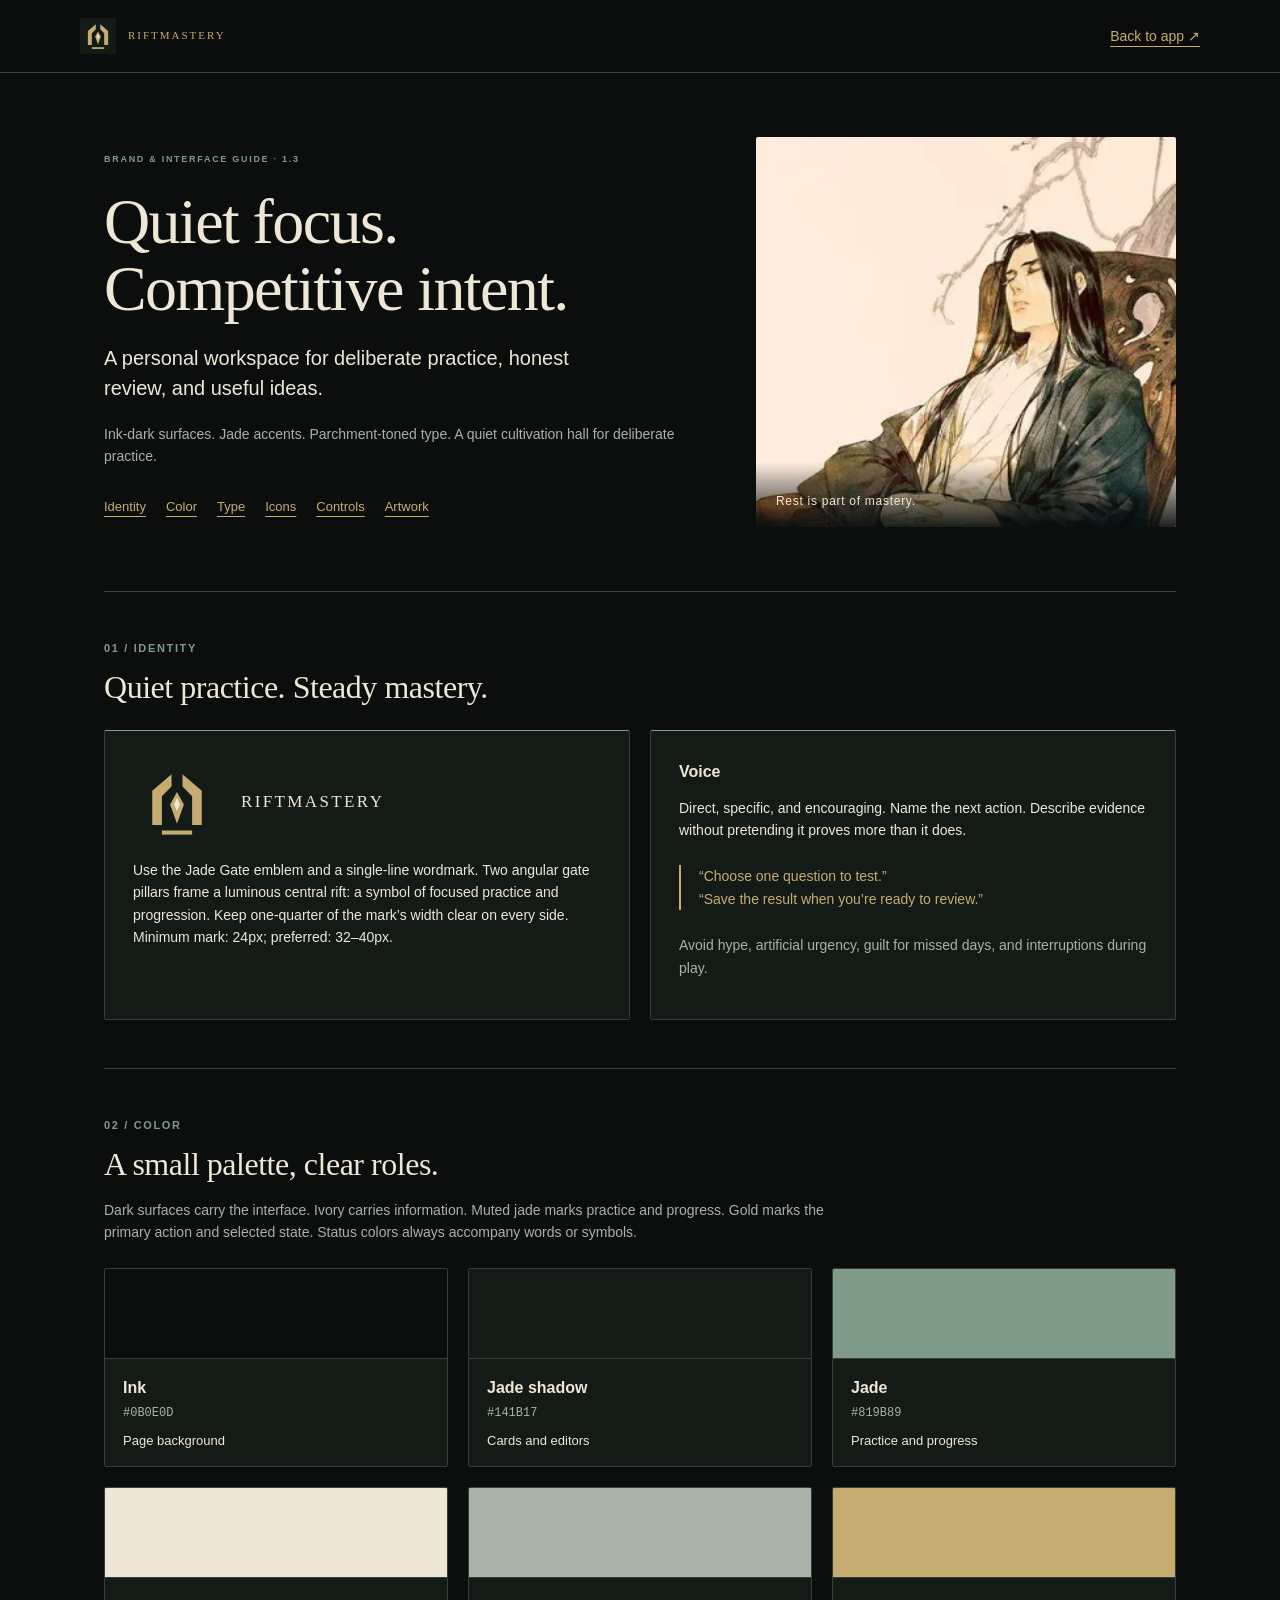
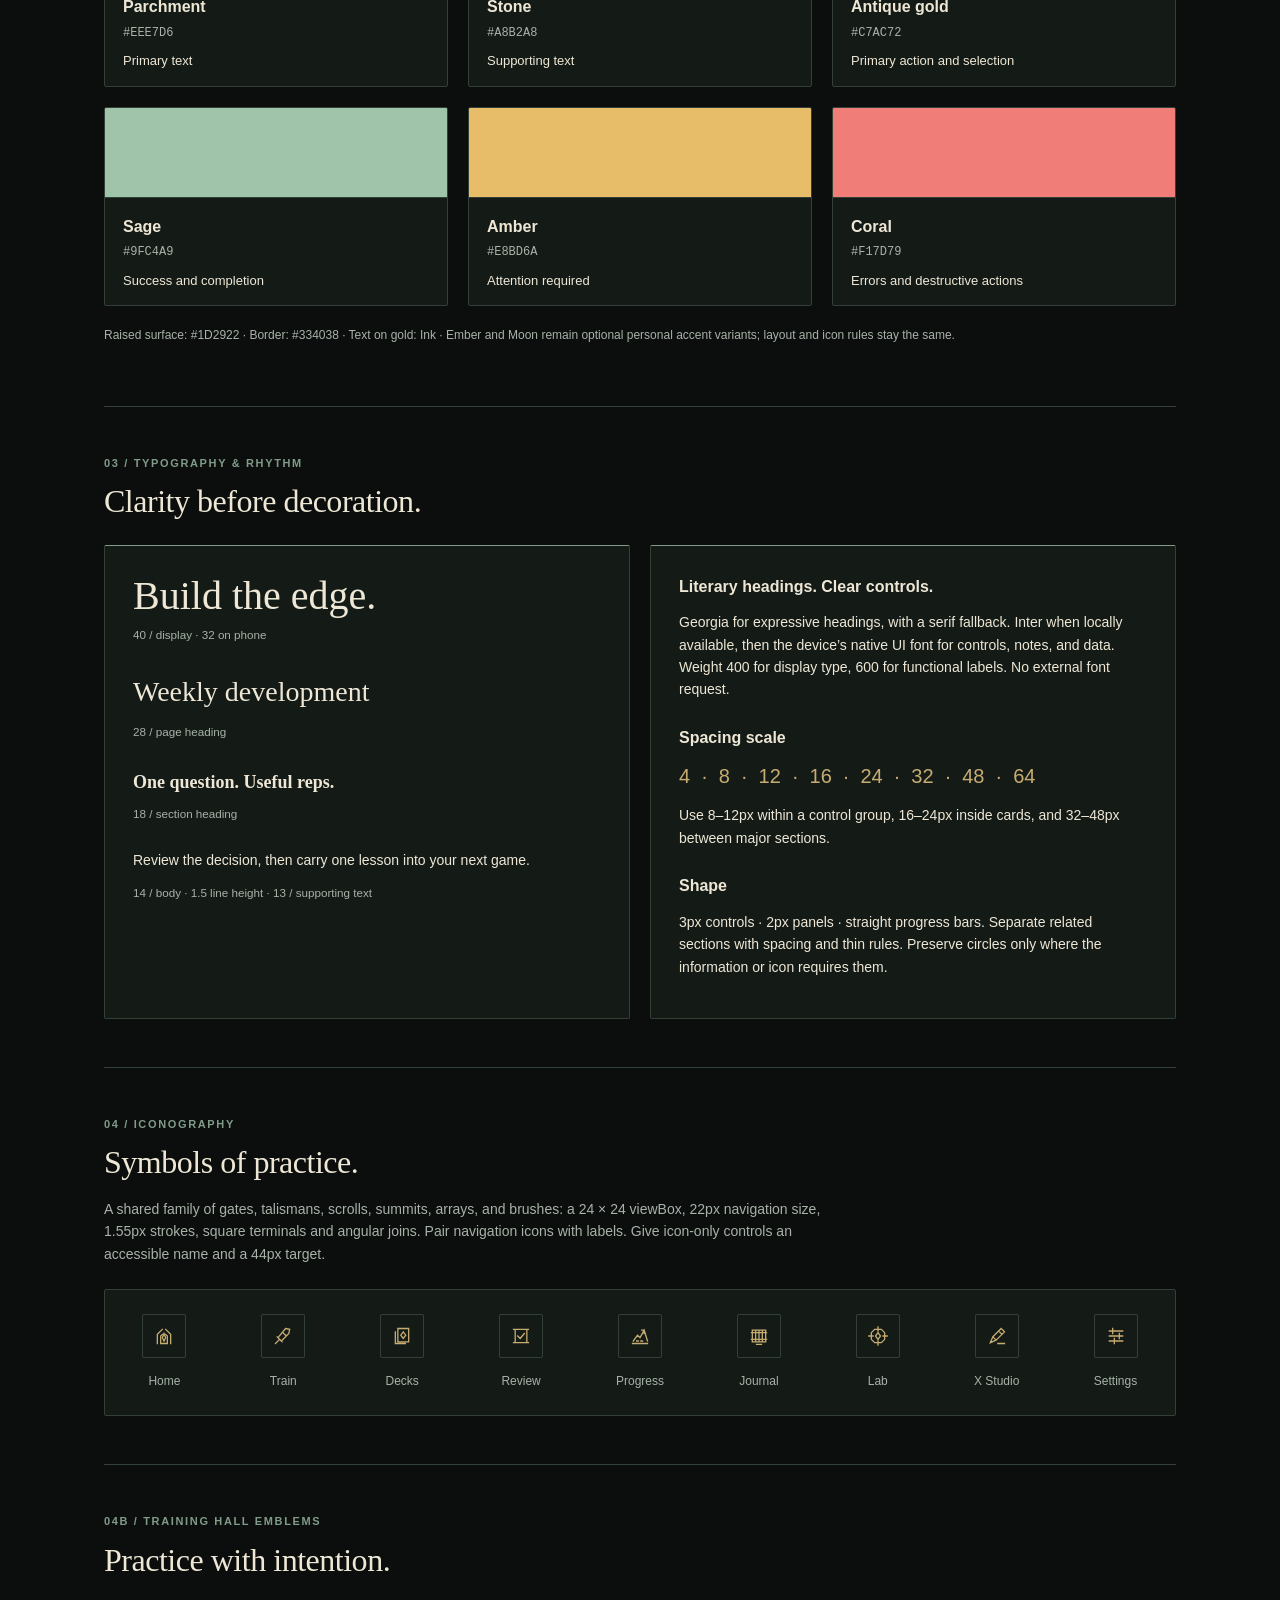
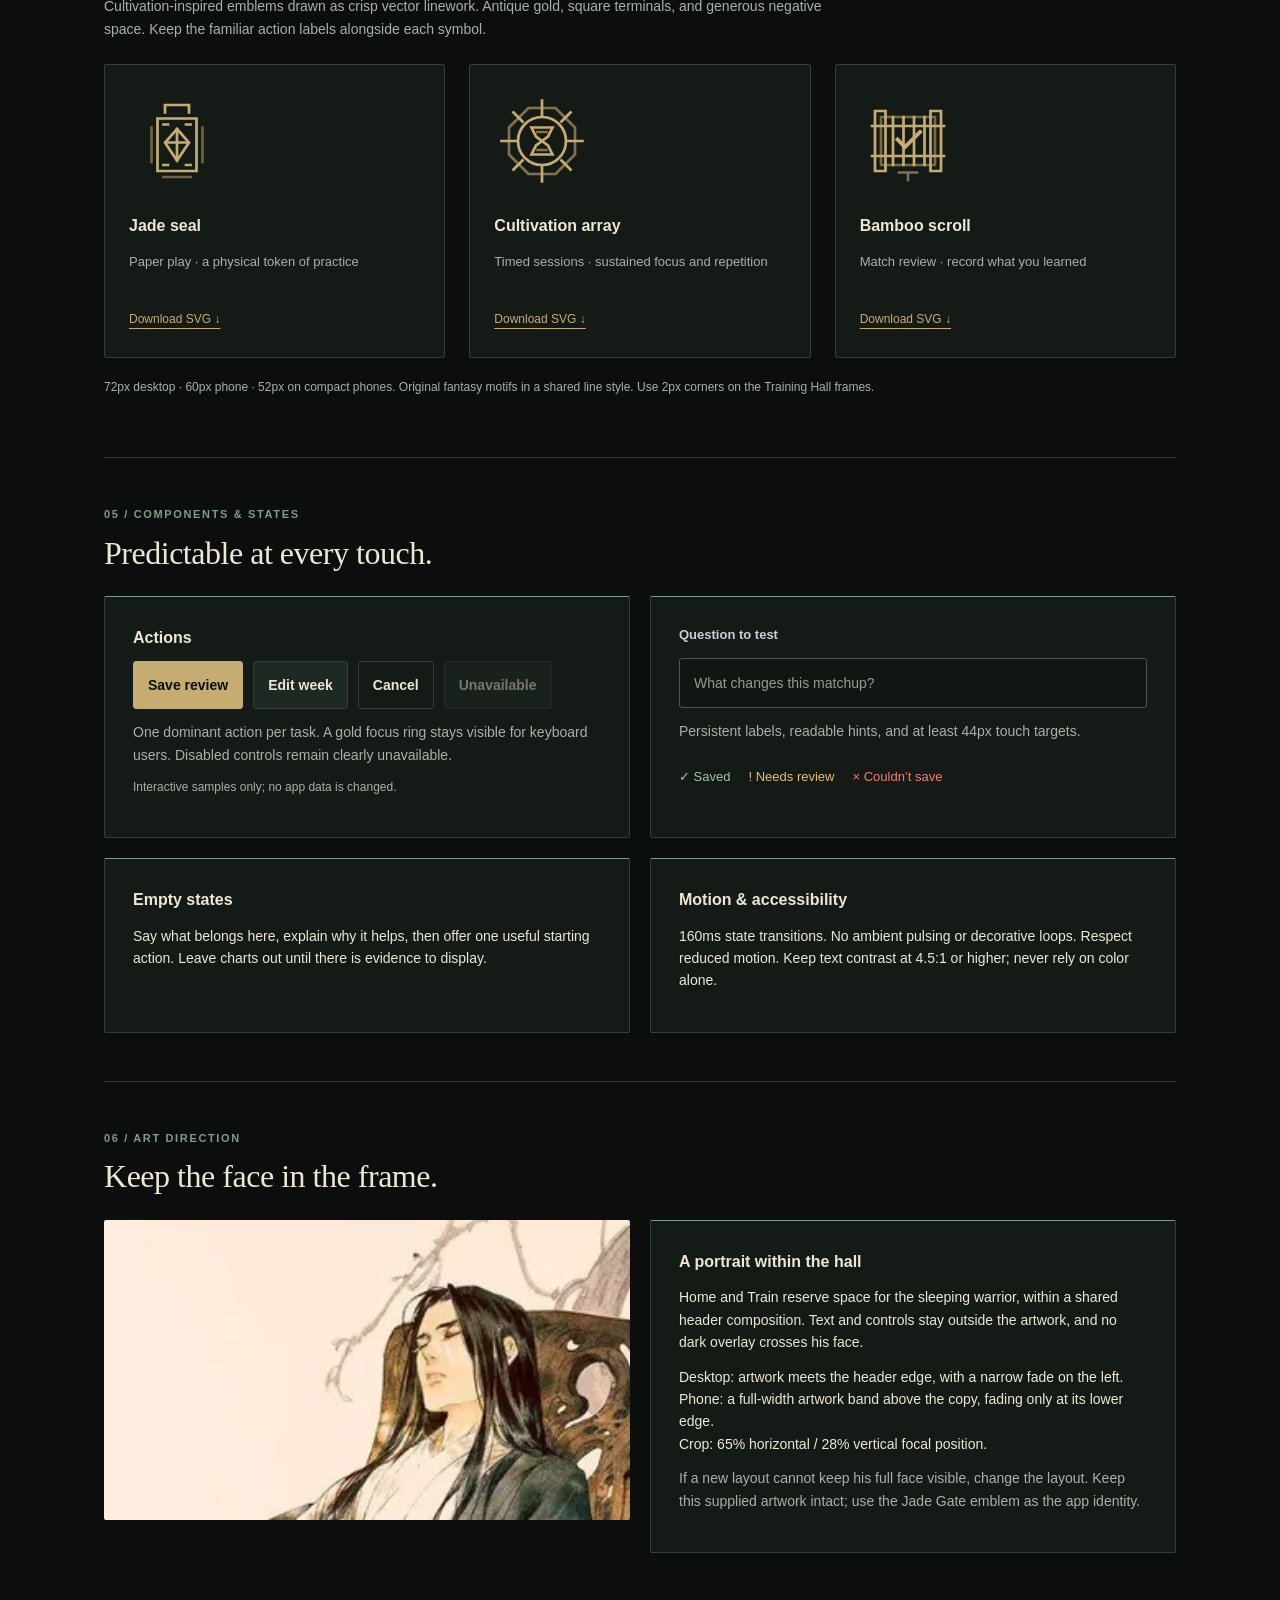
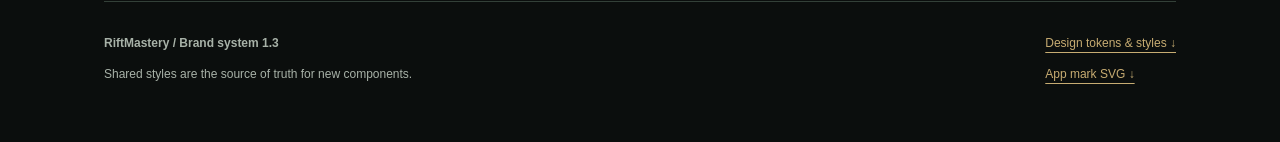
==== commit fa8463f6: "Unify visual hierarchy and refine populated workflows" ====
--- a/brand.html
+++ b/brand.html
@@ -1,8 +1,8 @@
-<!doctype html><html lang="en"><head><meta charset="utf-8"><meta name="viewport" content="width=device-width,initial-scale=1"><meta name="theme-color" content="#080e0f"><title>RiftMastery — Brand & interface guide</title><link rel="icon" href="./icon.svg?v=0.10.0"><link rel="stylesheet" href="./styles.css?v=0.10.0"><link rel="stylesheet" href="./brand.css?v=0.10.0"><link rel="stylesheet" href="./brand-guide.css?v=0.10.0"></head><body class="brand-guide"><header class="guide-top"><a class="brand-lockup" href="./index.html"><img src="./icon.svg?v=0.10.0" width="36" height="36" alt=""><span>RIFTMASTERY</span></a><a href="./index.html">Back to app ↗</a></header><main class="guide-main"><section class="guide-cover"><div><span class="eyebrow">BRAND & INTERFACE GUIDE · 1.2</span><h1>Quiet focus.<br>Competitive intent.</h1><p class="lead">A personal workspace for deliberate practice, honest review, and useful ideas.</p><p class="muted">Ink-dark surfaces. Jade accents. Parchment-toned type. A quiet cultivation hall for deliberate practice.</p><nav class="guide-nav" aria-label="Guide sections"><a href="#identity">Identity</a><a href="#palette">Color</a><a href="#type">Type</a><a href="#icons">Icons</a><a href="#components">Controls</a><a href="#art">Artwork</a></nav></div><div class="cover-art"><img src="./assets/training-portrait.webp" width="320" height="566" alt="The sleeping warrior, with his face fully visible"><span>Rest is part of mastery.</span></div></section>
-<section id="identity"><div class="section-label">01 / IDENTITY</div><h2>Quiet practice. Steady mastery.</h2><div class="guide-grid two"><article class="spec-card logo-spec"><img src="./icon.svg?v=0.10.0" width="88" height="88" alt="RiftMastery Jade Gate emblem"><strong>RIFTMASTERY</strong><p>Use the Jade Gate emblem and a single-line wordmark. Two angular gate pillars frame a luminous central rift: a symbol of focused practice and progression. Keep one-quarter of the mark’s width clear on every side. Minimum mark: 24px; preferred: 32–40px.</p></article><article class="spec-card"><h3>Voice</h3><p>Direct, specific, and encouraging. Name the next action. Describe evidence without pretending it proves more than it does.</p><blockquote>“Choose one question to test.”<br>“Save the result when you’re ready to review.”</blockquote><p class="muted">Avoid hype, artificial urgency, guilt for missed days, and interruptions during play.</p></article></div></section>
+<!doctype html><html lang="en"><head><meta charset="utf-8"><meta name="viewport" content="width=device-width,initial-scale=1"><meta name="theme-color" content="#080e0f"><title>RiftMastery — Brand & interface guide</title><link rel="icon" href="./icon.svg?v=0.11.0"><link rel="stylesheet" href="./styles.css?v=0.11.0"><link rel="stylesheet" href="./brand.css?v=0.11.0"><link rel="stylesheet" href="./brand-guide.css?v=0.11.0"></head><body class="brand-guide"><header class="guide-top"><a class="brand-lockup" href="./index.html"><img src="./icon.svg?v=0.11.0" width="36" height="36" alt=""><span>RIFTMASTERY</span></a><a href="./index.html">Back to app ↗</a></header><main class="guide-main"><section class="guide-cover"><div><span class="eyebrow">BRAND & INTERFACE GUIDE · 1.3</span><h1>Quiet focus.<br>Competitive intent.</h1><p class="lead">A personal workspace for deliberate practice, honest review, and useful ideas.</p><p class="muted">Ink-dark surfaces. Jade accents. Parchment-toned type. A quiet cultivation hall for deliberate practice.</p><nav class="guide-nav" aria-label="Guide sections"><a href="#identity">Identity</a><a href="#palette">Color</a><a href="#type">Type</a><a href="#icons">Icons</a><a href="#components">Controls</a><a href="#art">Artwork</a></nav></div><div class="cover-art"><img src="./assets/training-portrait.webp" width="320" height="566" alt="The sleeping warrior, with his face fully visible"><span>Rest is part of mastery.</span></div></section>
+<section id="identity"><div class="section-label">01 / IDENTITY</div><h2>Quiet practice. Steady mastery.</h2><div class="guide-grid two"><article class="spec-card logo-spec"><img src="./icon.svg?v=0.11.0" width="88" height="88" alt="RiftMastery Jade Gate emblem"><strong>RIFTMASTERY</strong><p>Use the Jade Gate emblem and a single-line wordmark. Two angular gate pillars frame a luminous central rift: a symbol of focused practice and progression. Keep one-quarter of the mark’s width clear on every side. Minimum mark: 24px; preferred: 32–40px.</p></article><article class="spec-card"><h3>Voice</h3><p>Direct, specific, and encouraging. Name the next action. Describe evidence without pretending it proves more than it does.</p><blockquote>“Choose one question to test.”<br>“Save the result when you’re ready to review.”</blockquote><p class="muted">Avoid hype, artificial urgency, guilt for missed days, and interruptions during play.</p></article></div></section>
 <section id="palette"><div class="section-label">02 / COLOR</div><h2>A small palette, clear roles.</h2><p class="section-note">Dark surfaces carry the interface. Ivory carries information. Muted jade marks practice and progress. Gold marks the primary action and selected state. Status colors always accompany words or symbols.</p><div class="swatch-grid"><article class="swatch"><div style="background:var(--rm-ink)"></div><h3>Ink</h3><code>#0B0E0D</code><p>Page background</p></article><article class="swatch"><div style="background:var(--rm-surface)"></div><h3>Jade shadow</h3><code>#141B17</code><p>Cards and editors</p></article><article class="swatch"><div style="background:var(--rm-jade)"></div><h3>Jade</h3><code>#819B89</code><p>Practice and progress</p></article><article class="swatch"><div style="background:var(--rm-ivory)"></div><h3>Parchment</h3><code>#EEE7D6</code><p>Primary text</p></article><article class="swatch"><div style="background:var(--rm-muted)"></div><h3>Stone</h3><code>#A8B2A8</code><p>Supporting text</p></article><article class="swatch"><div style="background:var(--rm-gold)"></div><h3>Antique gold</h3><code>#C7AC72</code><p>Primary action and selection</p></article><article class="swatch"><div style="background:var(--rm-sage)"></div><h3>Sage</h3><code>#9FC4A9</code><p>Success and completion</p></article><article class="swatch"><div style="background:var(--rm-amber)"></div><h3>Amber</h3><code>#E8BD6A</code><p>Attention required</p></article><article class="swatch"><div style="background:var(--rm-coral)"></div><h3>Coral</h3><code>#F17D79</code><p>Errors and destructive actions</p></article></div><p class="footnote">Raised surface: #1D2922 · Border: #334038 · Text on gold: Ink · Ember and Moon remain optional personal accent variants; layout and icon rules stay the same.</p></section>
 <section id="type"><div class="section-label">03 / TYPOGRAPHY & RHYTHM</div><h2>Clarity before decoration.</h2><div class="guide-grid two"><article class="spec-card type-spec"><div style="font-size:40px;font-weight:400;line-height:1.1">Build the edge.</div><small>40 / display · 32 on phone</small><div style="font-size:28px;font-weight:400">Weekly development</div><small>28 / page heading</small><div style="font-size:18px;font-weight:600">One question. Useful reps.</div><small>18 / section heading</small><p>Review the decision, then carry one lesson into your next game.</p><small>14 / body · 1.5 line height · 13 / supporting text</small></article><article class="spec-card"><h3>Literary headings. Clear controls.</h3><p>Georgia for expressive headings, with a serif fallback. Inter when locally available, then the device’s native UI font for controls, notes, and data. Weight 400 for display type, 600 for functional labels. No external font request.</p><h3>Spacing scale</h3><div class="spacing-scale">4 · 8 · 12 · 16 · 24 · 32 · 48 · 64</div><p>Use 8–12px within a control group, 16–24px inside cards, and 32–48px between major sections.</p><h3>Shape</h3><p>3px controls · 2px panels · straight progress bars. Separate related sections with spacing and thin rules. Preserve circles only where the information or icon requires them.</p></article></div></section>
-<section id="icons"><div class="section-label">04 / ICONOGRAPHY</div><h2>Symbols of practice.</h2><p class="section-note">Navigation stays deliberately simple: a 24 × 24 viewBox, 20px display size, 1.7px strokes, rounded caps and joins. Pair navigation icons with labels. Give icon-only controls an accessible name and a 44px target.</p><div class="icon-grid"><div class="icon-sample"><span class="brand-icon"><svg viewBox="0 0 24 24" aria-hidden="true"><path d="m3.5 10 8.5-7 8.5 7v10a1 1 0 0 1-1 1h-15a1 1 0 0 1-1-1z"/><path d="M9 21v-7h6v7"/></svg></span><span>Home</span></div><div class="icon-sample"><span class="brand-icon"><svg viewBox="0 0 24 24" aria-hidden="true"><path d="m8 5 11 7-11 7z"/></svg></span><span>Train</span></div><div class="icon-sample"><span class="brand-icon"><svg viewBox="0 0 24 24" aria-hidden="true"><path d="M7 3h13v16H7z"/><path d="M4 6v15h13M10 7h7M10 11h7M10 15h5"/></svg></span><span>Decks</span></div><div class="icon-sample"><span class="brand-icon"><svg viewBox="0 0 24 24" aria-hidden="true"><circle cx="12" cy="12" r="9"/><path d="M12 7v5l3 2"/></svg></span><span>Review</span></div><div class="icon-sample"><span class="brand-icon"><svg viewBox="0 0 24 24" aria-hidden="true"><path d="M4 20V11h4v9M10 20V5h4v15M16 20V8h4v12"/></svg></span><span>Progress</span></div><div class="icon-sample"><span class="brand-icon"><svg viewBox="0 0 24 24" aria-hidden="true"><path d="M5 3h14v18H5zM8 3v18M11 8h5M11 12h5"/></svg></span><span>Journal</span></div><div class="icon-sample"><span class="brand-icon"><svg viewBox="0 0 24 24" aria-hidden="true"><path d="M9 3h6M10 3v6l-6 10q-1 2 2 2h12q3 0 2-2L14 9V3M8 14h8"/></svg></span><span>Lab</span></div><div class="icon-sample"><span class="brand-icon"><svg viewBox="0 0 24 24" aria-hidden="true"><path d="M4 4h4l12 16h-4zM20 4 4 20"/></svg></span><span>X Studio</span></div><div class="icon-sample"><span class="brand-icon"><svg viewBox="0 0 24 24" aria-hidden="true"><circle cx="12" cy="12" r="3"/><path d="m9 3-1 3-3 1 1 3-2 2 2 2-1 3 3 1 1 3h6l1-3 3-1-1-3 2-2-2-2 1-3-3-1-1-3z"/></svg></span><span>Settings</span></div></div></section>
+<section id="icons"><div class="section-label">04 / ICONOGRAPHY</div><h2>Symbols of practice.</h2><p class="section-note">A shared family of gates, talismans, scrolls, summits, arrays, and brushes: a 24 × 24 viewBox, 22px navigation size, 1.55px strokes, square terminals and angular joins. Pair navigation icons with labels. Give icon-only controls an accessible name and a 44px target.</p><div class="icon-grid"><div class="icon-sample"><span class="brand-icon"><svg viewBox="0 0 24 24" aria-hidden="true"><path d="M4 21V10l6-6M20 21V10l-6-6M8 21V12l2-2M16 21V12l-2-2M9 21h6"/><path d="m12 9 2 5-2 4-2-4z"/></svg></span><span>Home</span></div><div class="icon-sample"><span class="brand-icon"><svg viewBox="0 0 24 24" aria-hidden="true"><path d="m15 3 5 1-1 5-9 9-4-4zM5 13l6 6M7 17l-4 4M12 8l4 4"/></svg></span><span>Train</span></div><div class="icon-sample"><span class="brand-icon"><svg viewBox="0 0 24 24" aria-hidden="true"><path d="M7 3h13v16H7zM4 7v14h12"/><path d="m13.5 7 3 4-3 4-3-4z"/></svg></span><span>Decks</span></div><div class="icon-sample"><span class="brand-icon"><svg viewBox="0 0 24 24" aria-hidden="true"><path d="M5 4h14v16H5zM3 4h4M17 4h4M3 20h4M17 20h4M8 12l3 3 5-6"/></svg></span><span>Review</span></div><div class="icon-sample"><span class="brand-icon"><svg viewBox="0 0 24 24" aria-hidden="true"><path d="M3 21h18M4 18l5-7 3 3 5-9 4 13M14 5h3v4M8 18h2M13 18h2"/></svg></span><span>Progress</span></div><div class="icon-sample"><span class="brand-icon"><svg viewBox="0 0 24 24" aria-hidden="true"><path d="M4 5h16v14H4zM8 5v14M12 5v14M16 5v14M3 8h18M3 16h18M9 22h6"/></svg></span><span>Journal</span></div><div class="icon-sample"><span class="brand-icon"><svg viewBox="0 0 24 24" aria-hidden="true"><path d="m8 4 8 0 4 4v8l-4 4H8l-4-4V8zM12 1v5M23 12h-5M12 23v-5M1 12h5"/><path d="m12 8 3 4-3 4-3-4z"/></svg></span><span>Lab</span></div><div class="icon-sample"><span class="brand-icon"><svg viewBox="0 0 24 24" aria-hidden="true"><path d="m17 3 4 4-10 10-4-4zM7 13l-3 7 7-3M14 6l4 4M13 21h8"/></svg></span><span>X Studio</span></div><div class="icon-sample"><span class="brand-icon"><svg viewBox="0 0 24 24" aria-hidden="true"><path d="M4 6h16M4 12h16M4 18h16M8 3v6M16 9v6M10 15v6"/></svg></span><span>Settings</span></div></div></section>
 <section id="cultivation"><div class="section-label">04B / TRAINING HALL EMBLEMS</div><h2>Practice with intention.</h2><p class="section-note">Cultivation-inspired emblems drawn as crisp vector linework. Antique gold, square terminals, and generous negative space. Keep the familiar action labels alongside each symbol.</p><div class="cultivation-gallery"><article><img src="./assets/jade-seal.svg" width="96" height="96" alt="Jade seal emblem"><h3>Jade seal</h3><p>Paper play · a physical token of practice</p><a href="./assets/jade-seal.svg" download>Download SVG ↓</a></article><article><img src="./assets/cultivation-array.svg" width="96" height="96" alt="Cultivation array emblem"><h3>Cultivation array</h3><p>Timed sessions · sustained focus and repetition</p><a href="./assets/cultivation-array.svg" download>Download SVG ↓</a></article><article><img src="./assets/bamboo-scroll.svg" width="96" height="96" alt="Bamboo scroll emblem"><h3>Bamboo scroll</h3><p>Match review · record what you learned</p><a href="./assets/bamboo-scroll.svg" download>Download SVG ↓</a></article></div><p class="footnote">72px desktop · 60px phone · 52px on compact phones. Original fantasy motifs in a shared line style. Use 2px corners on the Training Hall frames.</p></section><section id="components"><div class="section-label">05 / COMPONENTS & STATES</div><h2>Predictable at every touch.</h2><div class="guide-grid two"><article class="spec-card"><h3>Actions</h3><div class="sample-actions"><button type="button" class="btn primary" data-demo="Primary action selected">Save review</button><button type="button" class="btn" data-demo="Secondary action selected">Edit week</button><button type="button" class="btn ghost" data-demo="Quiet action selected">Cancel</button><button type="button" class="btn" disabled>Unavailable</button></div><p class="muted">One dominant action per task. A gold focus ring stays visible for keyboard users. Disabled controls remain clearly unavailable.</p><p id="demoStatus" role="status" class="footnote">Interactive samples only; no app data is changed.</p></article><article class="spec-card"><label for="sampleQuestion"><span class="label-title">Question to test</span></label><input id="sampleQuestion" placeholder="What changes this matchup?" aria-describedby="sampleHint"><p id="sampleHint" class="muted">Persistent labels, readable hints, and at least 44px touch targets.</p><div class="status-samples"><span style="color:var(--good)">✓ Saved</span><span style="color:var(--warn)">! Needs review</span><span style="color:var(--danger)">× Couldn’t save</span></div></article></div><div class="guide-grid two secondary-row"><article class="spec-card"><h3>Empty states</h3><p>Say what belongs here, explain why it helps, then offer one useful starting action. Leave charts out until there is evidence to display.</p></article><article class="spec-card"><h3>Motion & accessibility</h3><p>160ms state transitions. No ambient pulsing or decorative loops. Respect reduced motion. Keep text contrast at 4.5:1 or higher; never rely on color alone.</p></article></div></section>
-<section id="art"><div class="section-label">06 / ART DIRECTION</div><h2>Keep the face in the frame.</h2><div class="guide-grid two"><article class="art-example"><img src="./assets/training-portrait.webp" width="320" height="566" alt="Portrait crop retaining the entire sleeping face"></article><article class="spec-card"><h3>A portrait within the hall</h3><p>Home and Train reserve space for the sleeping warrior, with straight frames inspired by scroll mounting. Text and controls stay outside the artwork, and no dark overlay crosses his face.</p><p>Desktop: portrait beside the copy.<br>Phone: a dedicated artwork band above the copy.<br>Crop: 65% horizontal / 28% vertical focal position.</p><p class="muted">If a new layout cannot keep his full face visible, change the layout. Keep this supplied artwork intact; use the Jade Gate emblem as the app identity.</p></article></div></section>
-<footer><div><strong>RiftMastery / Brand system 1.2</strong><p>Shared styles are the source of truth for new components.</p></div><div><a href="./brand.css" download>Design tokens & styles ↓</a><a href="./icon.svg?v=0.10.0" download>App mark SVG ↓</a></div></footer></main><script>document.querySelectorAll('[data-demo]').forEach(b=>b.addEventListener('click',()=>{document.querySelector('#demoStatus').textContent=b.dataset.demo+' — component preview only.'}));</script></body></html>+<section id="art"><div class="section-label">06 / ART DIRECTION</div><h2>Keep the face in the frame.</h2><div class="guide-grid two"><article class="art-example"><img src="./assets/training-portrait.webp" width="320" height="566" alt="Portrait crop retaining the entire sleeping face"></article><article class="spec-card"><h3>A portrait within the hall</h3><p>Home and Train reserve space for the sleeping warrior, within a shared header composition. Text and controls stay outside the artwork, and no dark overlay crosses his face.</p><p>Desktop: artwork meets the header edge, with a narrow fade on the left.<br>Phone: a full-width artwork band above the copy, fading only at its lower edge.<br>Crop: 65% horizontal / 28% vertical focal position.</p><p class="muted">If a new layout cannot keep his full face visible, change the layout. Keep this supplied artwork intact; use the Jade Gate emblem as the app identity.</p></article></div></section>
+<footer><div><strong>RiftMastery / Brand system 1.3</strong><p>Shared styles are the source of truth for new components.</p></div><div><a href="./brand.css" download>Design tokens & styles ↓</a><a href="./icon.svg?v=0.11.0" download>App mark SVG ↓</a></div></footer></main><script>document.querySelectorAll('[data-demo]').forEach(b=>b.addEventListener('click',()=>{document.querySelector('#demoStatus').textContent=b.dataset.demo+' — component preview only.'}));</script></body></html>
--- a/styles.css
+++ b/styles.css
@@ -261,7 +261,7 @@
 .focus-panel{background:radial-gradient(ellipse at 100% 0,rgba(127,153,112,.12),transparent 43%),linear-gradient(135deg,#182824,#111b1c 78%);border-left-color:var(--accent)}
 .focus-steps span{background:rgba(6,14,14,.48);border-color:rgba(138,166,139,.18)}
 .home-toolbar{color:#d0b978}
-.bottom-nav:before{content:"RIFTMASTERY";display:block;min-height:36px;margin:1px 12px 29px;padding:0 0 0 42px;background-image:url("./icon.svg?v=0.10.0");background-repeat:no-repeat;background-position:left center;background-size:30px;color:#e2cc96;font-size:10px;font-weight:850;letter-spacing:.18em;line-height:36px}
+.bottom-nav:before{content:"RIFTMASTERY";display:block;min-height:36px;margin:1px 12px 29px;padding:0 0 0 42px;background-image:url("./icon.svg?v=0.11.0");background-repeat:no-repeat;background-position:left center;background-size:30px;color:#e2cc96;font-size:10px;font-weight:850;letter-spacing:.18em;line-height:36px}
 .practice-hero{position:relative;isolation:isolate;display:flex;align-items:flex-end;min-height:285px;overflow:hidden;padding:29px 31px;border:1px solid rgba(212,184,120,.24);border-radius:24px;background:#12201e;box-shadow:0 20px 50px rgba(0,0,0,.24)}
 .practice-hero:before{position:absolute;content:"";inset:0;z-index:-2;background:linear-gradient(90deg,rgba(7,14,15,.93) 0%,rgba(7,14,15,.78) 38%,rgba(7,14,15,.16) 100%),linear-gradient(0deg,rgba(7,14,15,.66),transparent 72%),url("./assets/training-field.svg");background-size:cover;background-position:center 47%;transform:scale(1.015)}
 .practice-hero:after{position:absolute;content:"";z-index:-1;inset:0;background:linear-gradient(90deg,transparent 50%,rgba(12,24,22,.08)),radial-gradient(ellipse at 78% 20%,rgba(224,201,142,.11),transparent 29%);pointer-events:none}
--- a/brand.css
+++ b/brand.css
@@ -136,3 +136,78 @@
  .home-workspace .focus-panel{padding:22px 0}.hero .hero-kicker{font-size:9px;letter-spacing:.12em}
  .topbar h1{font-size:25px}
 }
+
+/* Finish pass: integrated artwork, consistent hierarchy, and populated records. */
+.skip-link{position:fixed;top:-100px;left:20px;z-index:999;padding:12px 18px;background:var(--accent);color:var(--bg);font-weight:600}.skip-link:focus{top:14px}
+.nav-item svg,.menu-destination svg,.brand-icon svg{stroke-width:1.55;stroke-linecap:square;stroke-linejoin:miter}
+.nav-item svg{width:22px;height:22px}
+.hero.portrait-hero,.practice-hero.portrait-hero,#screen-home .hero.portrait-hero{grid-template-columns:minmax(0,1fr) minmax(210px,37%);padding:30px;gap:14px 22px;overflow:hidden;min-height:268px}
+.hero.portrait-hero>.hero-art,.practice-hero.portrait-hero>.hero-art{margin:-30px -30px -30px 0;border:0;min-height:268px;mask-image:linear-gradient(90deg,transparent,#000 22%)}
+.hero-art img{object-position:65% 28%}
+.hero.portrait-hero>.hero-copy,.practice-hero.portrait-hero>.practice-hero-copy{padding:6px 0}
+.hero.portrait-hero>.primary-actions{gap:10px}
+#screen-home .portrait-hero .hero-kicker{max-width:none}
+.collection-head,.screen>.section-head:first-child,.page-intro{margin:0 0 24px;padding-bottom:22px;border-bottom:1px solid var(--line)}
+.collection-head h2,.screen>.section-head:first-child h2,.page-intro h2{font-family:var(--rm-font-display);font-size:32px;font-weight:400;line-height:1.18;letter-spacing:-.02em;margin:8px 0}
+.lab-panel>.lab-row:first-child .lab-title,.lab-panel>.lab-row:first-child .strong,.insight-header .lab-title{font-family:var(--rm-font-display);font-size:30px;font-weight:400;line-height:1.18;letter-spacing:-.02em}
+.lab-panel>.lab-row:first-child .lab-meta,.insight-header .lab-meta{max-width:58ch;line-height:1.6;font-size:14px}
+.lab-panel>.lab-row:first-child,.insight-header{padding-bottom:22px;min-height:94px;align-items:center}
+.lab-panel>.lab-row:first-child>.btn,.insight-header>.btn{align-self:center}
+.studio-shell{max-width:1000px}
+.deck-list{grid-template-columns:repeat(2,minmax(0,1fr));gap:16px;align-items:start;margin-top:20px}
+.deck-list>.empty-state{grid-column:1/-1}
+.deck-library-item{padding:22px;border-top:2px solid var(--rm-jade)}
+.deck-library-item .title{font-size:19px;line-height:1.4;overflow-wrap:anywhere}
+.deck-library-item .meta{line-height:1.65;margin:10px 0 18px;overflow-wrap:anywhere;color:var(--muted)}
+.deck-action-row{border-top:1px solid var(--line);padding-top:14px;gap:8px;align-items:flex-start}
+.deck-action-row .btn{font-size:12px;padding:8px 12px}
+.deck-manage{margin-left:auto;min-width:84px}
+.deck-manage summary{list-style:none;cursor:pointer;display:flex;align-items:center;justify-content:space-between;gap:10px;min-height:40px;padding:8px 10px;color:var(--muted);font-size:12px;border:1px solid var(--line)}
+.deck-manage summary::-webkit-details-marker{display:none}
+.deck-manage[open]{flex-basis:100%;margin:0}.deck-manage[open] summary{border:0;padding-left:0;color:var(--text)}
+.deck-manage>div{display:flex;flex-wrap:wrap;gap:8px;padding-top:8px}
+.history-list{gap:0;border-top:1px solid var(--line)}
+.history-list>.historyOpen{background:transparent;border:0;border-bottom:1px solid var(--line);padding:20px 4px;gap:20px}
+.history-list>.historyOpen:hover{background:var(--panel)}
+.historyOpen .title{font-size:16px;font-weight:600;line-height:1.45;overflow-wrap:anywhere}
+.historyOpen .meta{font-size:12px;line-height:1.55;margin-top:7px}.historyOpen .right{flex-shrink:0}
+.historyOpen .right .chip{min-width:40px;min-height:36px;justify-content:center;font-size:16px;font-family:var(--rm-font-display)}
+#screen-stats>.grid-2:has(.stat-card){grid-template-columns:repeat(4,minmax(0,1fr));gap:0;border-top:1px solid var(--line);border-bottom:1px solid var(--line);margin:24px 0}
+#screen-stats>.grid-2>.stat-card{background:transparent;border:0;border-right:1px solid var(--line);padding:20px;min-height:120px}
+#screen-stats>.grid-2>.stat-card:last-child{border-right:0}#screen-stats .stat-card:after{display:none}
+#screen-stats .stat-card .v{font-family:var(--rm-font-display);font-weight:400;font-size:29px;color:var(--text)}
+.insight-card{padding:24px;border:1px solid var(--line);border-top-color:#61745f}
+.insight-card .lab-row .lab-title{font-size:19px;line-height:1.4;overflow-wrap:anywhere}
+.insight-card>.lab-row{margin-bottom:18px}
+.insight-card p{font-size:14px;line-height:1.75;overflow-wrap:anywhere;max-width:78ch}
+.insight-card p>b{color:var(--rm-jade);font-weight:600}
+.insight-card .lab-wrap{padding-top:16px;margin-top:18px;border-top:1px solid var(--line)}
+.insight-pair{grid-template-columns:repeat(2,minmax(0,1fr));gap:12px}
+.insight-pair>div:first-child{grid-column:1/-1;background:none;border:0;padding:0 0 8px}
+.insight-pair>div{padding:16px;background:#101612;border-color:var(--line);line-height:1.65;overflow-wrap:anywhere}
+.insight-pair b{font-size:11px;text-transform:uppercase;letter-spacing:.1em;color:var(--rm-jade)}
+.insight-pair span{font-size:14px;line-height:1.65;margin-top:6px}
+.x-draft-preview{background:#101612;border-left:2px solid var(--rm-jade);padding:20px;font-size:16px;line-height:1.75;overflow-wrap:anywhere}
+#screen-more .note{padding:22px;line-height:1.8;font-size:14px;overflow-wrap:anywhere;border-width:0 0 1px;background:transparent}
+#screen-more .note .context{border-top:1px solid #ffffff08;padding-top:10px;margin-top:14px}
+.editor-section{min-width:0;margin:0;padding:16px 0 4px;border:0;border-top:1px solid var(--line)}
+.editor-section legend{padding:0 14px 0 0;color:var(--rm-jade);font-size:12px;font-weight:600;letter-spacing:.08em}
+.editor-section-grid{display:grid;grid-template-columns:repeat(2,minmax(0,1fr));gap:18px 24px;padding-top:12px}
+.editor-section-grid>label{margin:0;min-width:0}.editor-section-grid textarea{min-height:120px}
+.position-editor{gap:26px}
+.empty-art,.empty-emblem{width:76px;height:76px;margin-bottom:20px}
+.empty-state{min-height:300px;padding:38px 24px}.empty-state h3{font-size:27px}.empty-state p{max-width:48ch}
+@media(min-width:820px) and (max-width:1120px){.deck-list{grid-template-columns:1fr}.hero.portrait-hero,.practice-hero.portrait-hero,#screen-home .hero.portrait-hero{grid-template-columns:minmax(0,1fr) 190px}.hero.portrait-hero h2,.practice-hero.portrait-hero h2,#screen-home .hero.portrait-hero h2{font-size:37px}}
+@media(max-width:819px){.deck-list{grid-template-columns:1fr}.collection-head h2,.screen>.section-head:first-child h2{font-size:29px}.lab-panel>.lab-row:first-child .lab-title,.insight-header .lab-title{font-size:28px}#screen-stats>.grid-2:has(.stat-card){grid-template-columns:repeat(2,minmax(0,1fr))}#screen-stats>.grid-2>.stat-card:nth-child(2){border-right:0}.hero.portrait-hero,.practice-hero.portrait-hero,#screen-home .hero.portrait-hero{padding:24px}.hero.portrait-hero>.hero-art,.practice-hero.portrait-hero>.hero-art{margin:-24px -24px -24px 0}}
+@media(max-width:560px){
+ .hero.portrait-hero,.practice-hero.portrait-hero,#screen-home .hero.portrait-hero{display:flex;gap:16px;padding:22px;min-height:0}
+ .hero.portrait-hero>.hero-art,.practice-hero.portrait-hero>.hero-art{height:170px;min-height:170px;margin:-22px -22px 0;mask-image:linear-gradient(0deg,transparent,#000 20%)}
+ .hero.portrait-hero h2,.practice-hero.portrait-hero h2,#screen-home .hero.portrait-hero h2{font-size:34px}
+ .hero.portrait-hero>.hero-copy,.practice-hero.portrait-hero>.practice-hero-copy{padding:0}
+ .deck-library-item,.insight-card{padding:18px}.deck-action-row .btn{flex:0 1 auto}
+ .collection-head{gap:16px}.collection-head>.btn-row{flex-direction:row}.lab-panel>.lab-row:first-child,.insight-header{gap:16px}
+ .editor-section-grid{grid-template-columns:1fr;gap:16px}.editor-section-grid>.editor-span{grid-column:1}
+ .insight-pair{grid-template-columns:1fr}.insight-pair>div:first-child{grid-column:1}
+ .history-list>.historyOpen{padding:18px 2px;gap:12px}.historyOpen .title{font-size:15px}
+ #screen-stats>.grid-2>.stat-card{padding:16px 12px}.empty-state h3{font-size:25px}
+}
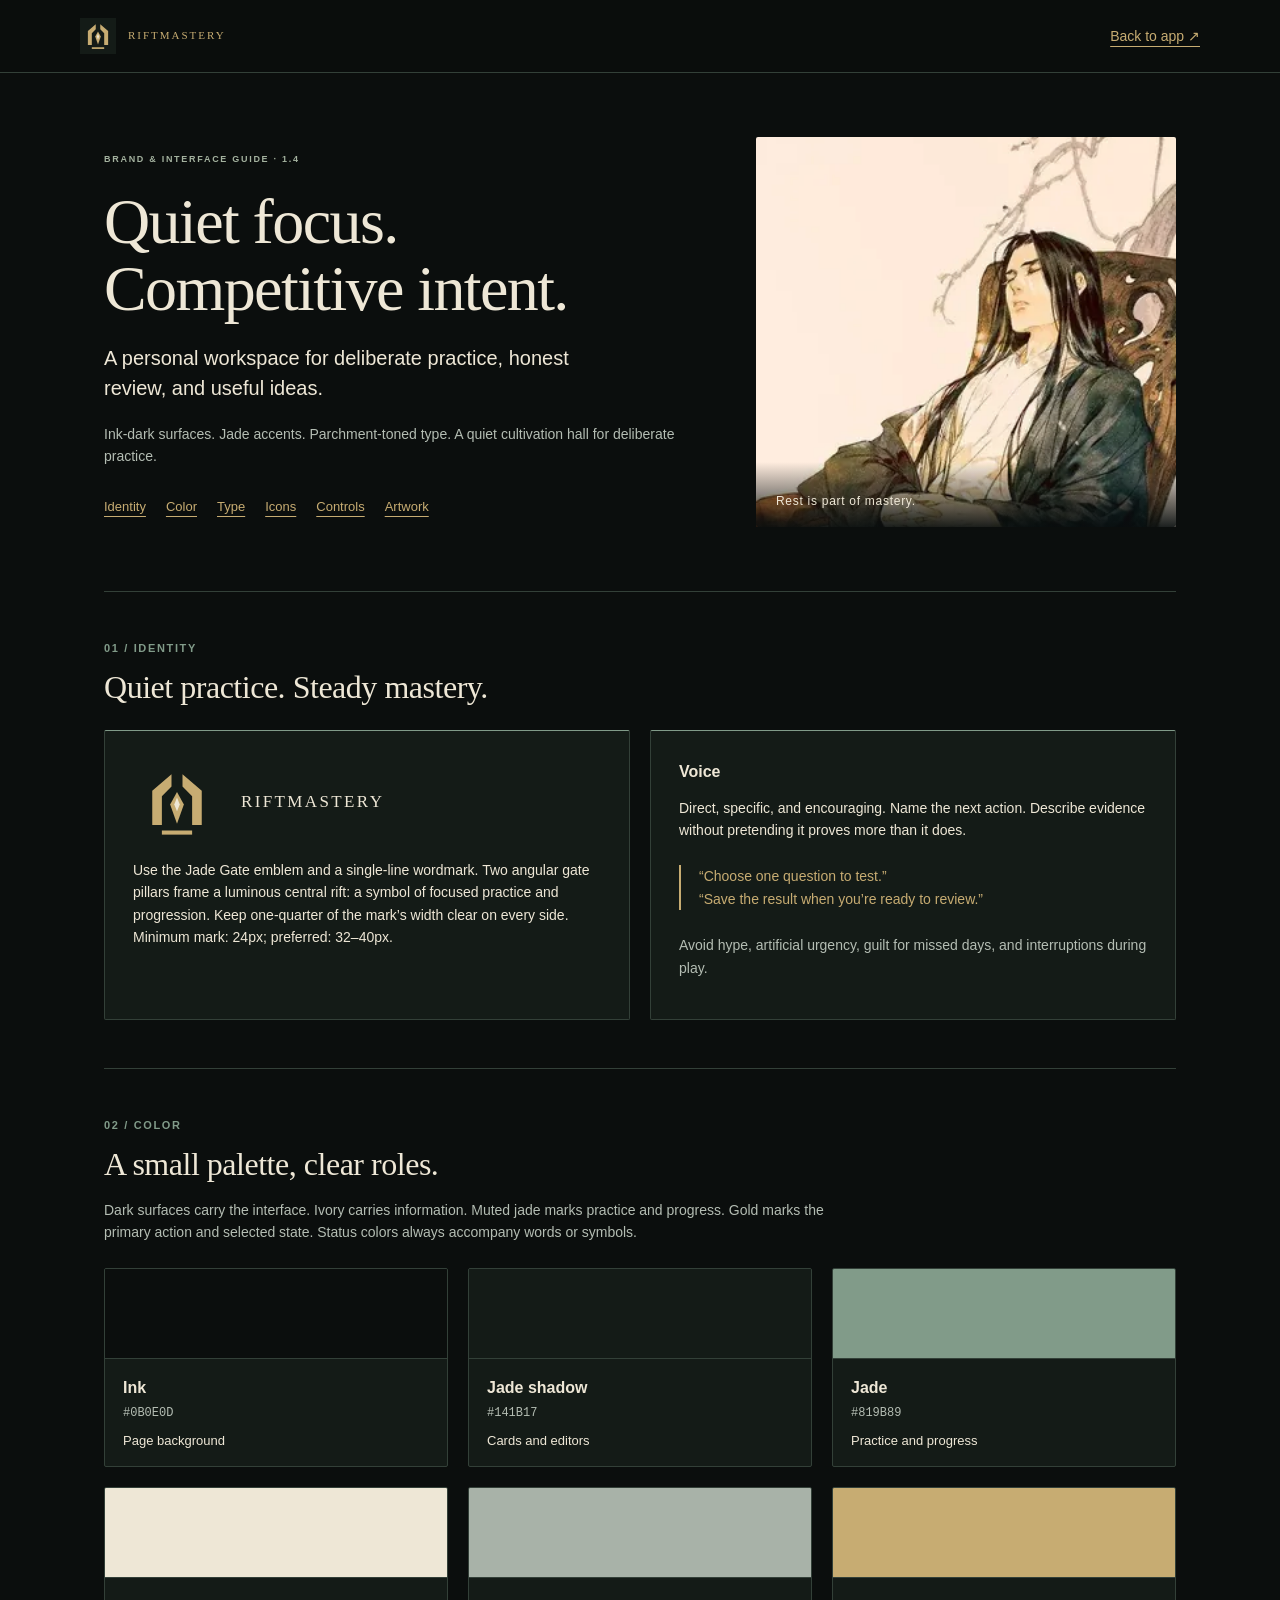
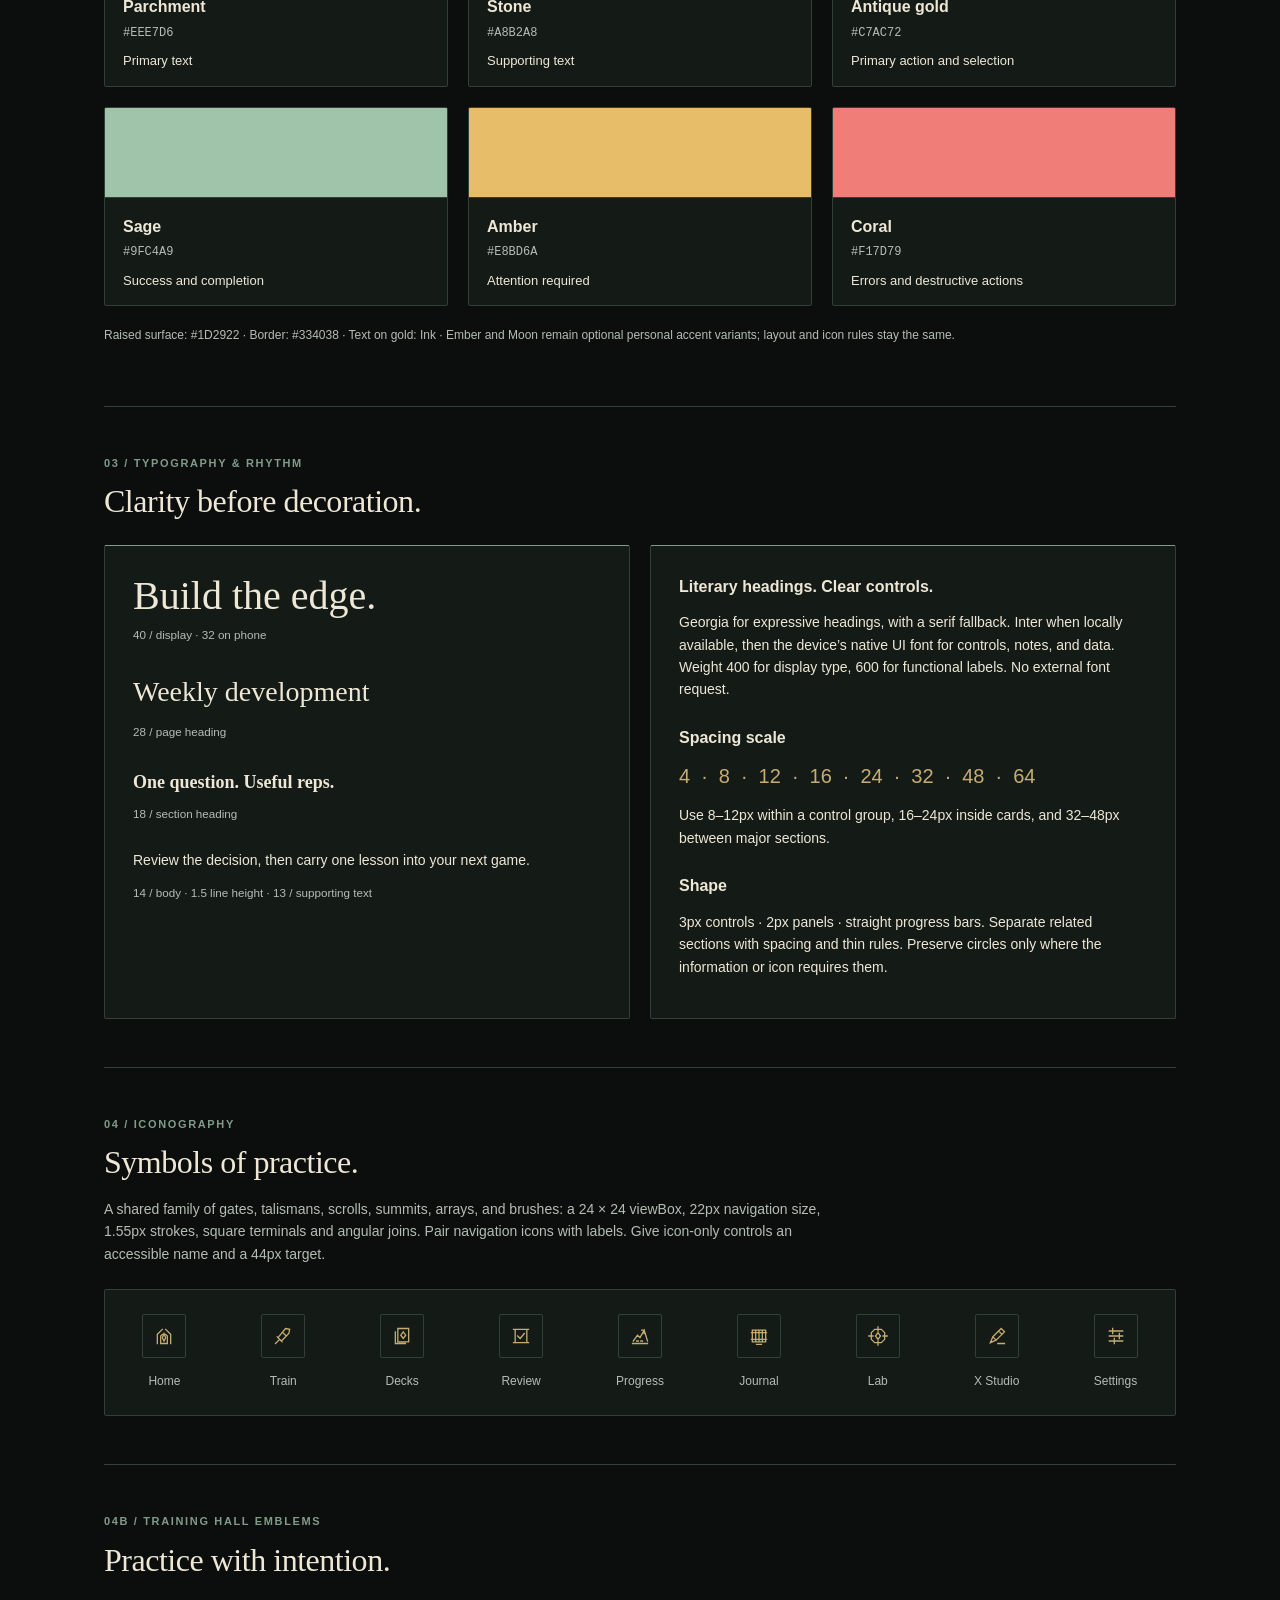
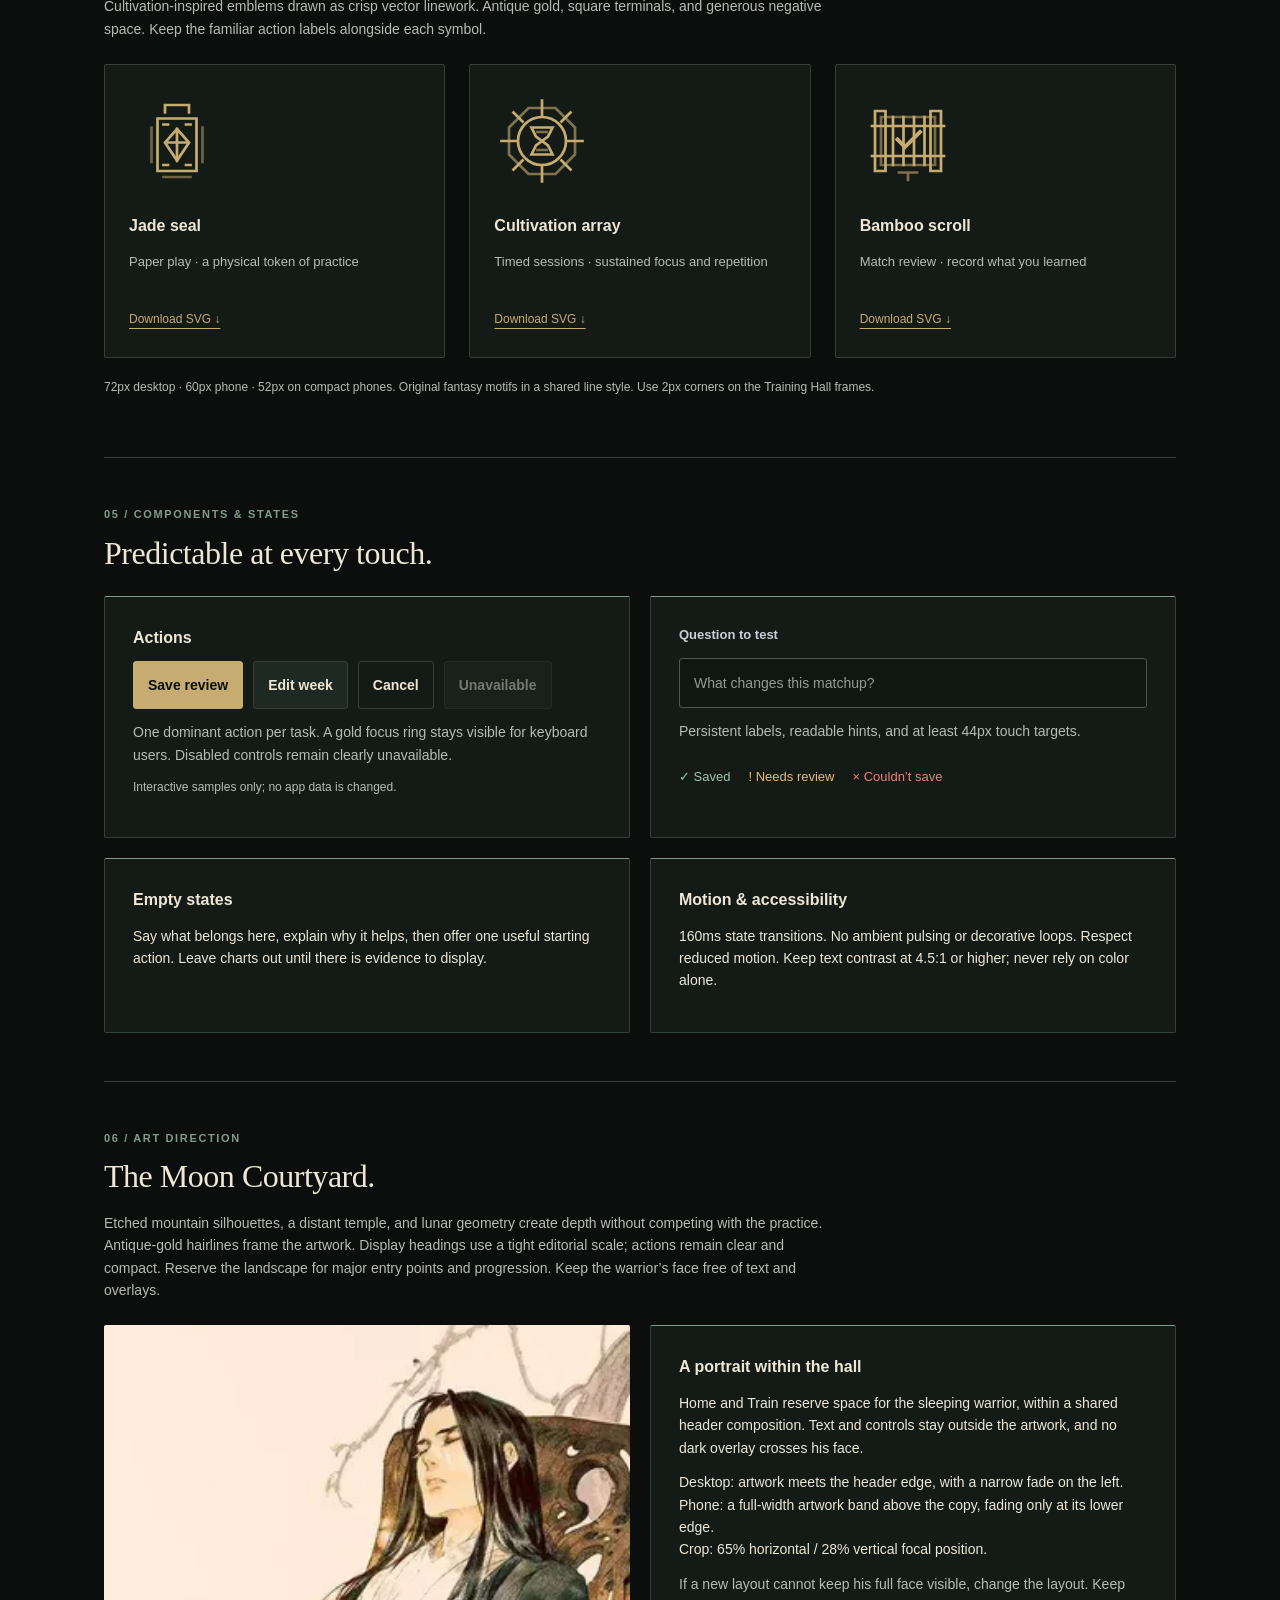
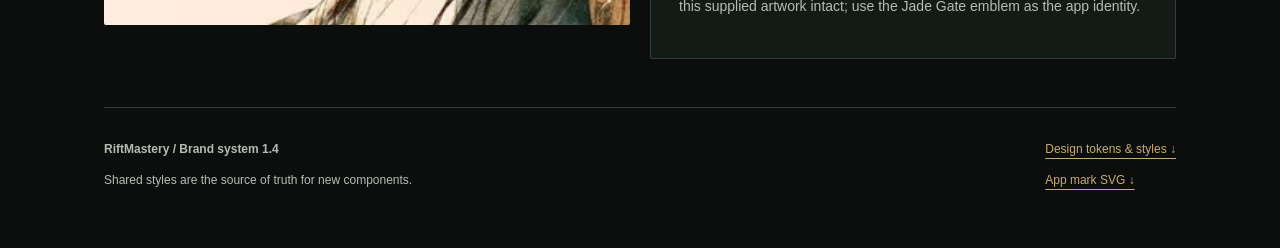
==== commit 918a41c9: "Give RiftMastery a cinematic Moon Courtyard art direction" ====
--- a/brand.html
+++ b/brand.html
@@ -1,8 +1,8 @@
-<!doctype html><html lang="en"><head><meta charset="utf-8"><meta name="viewport" content="width=device-width,initial-scale=1"><meta name="theme-color" content="#080e0f"><title>RiftMastery — Brand & interface guide</title><link rel="icon" href="./icon.svg?v=0.11.0"><link rel="stylesheet" href="./styles.css?v=0.11.0"><link rel="stylesheet" href="./brand.css?v=0.11.0"><link rel="stylesheet" href="./brand-guide.css?v=0.11.0"></head><body class="brand-guide"><header class="guide-top"><a class="brand-lockup" href="./index.html"><img src="./icon.svg?v=0.11.0" width="36" height="36" alt=""><span>RIFTMASTERY</span></a><a href="./index.html">Back to app ↗</a></header><main class="guide-main"><section class="guide-cover"><div><span class="eyebrow">BRAND & INTERFACE GUIDE · 1.3</span><h1>Quiet focus.<br>Competitive intent.</h1><p class="lead">A personal workspace for deliberate practice, honest review, and useful ideas.</p><p class="muted">Ink-dark surfaces. Jade accents. Parchment-toned type. A quiet cultivation hall for deliberate practice.</p><nav class="guide-nav" aria-label="Guide sections"><a href="#identity">Identity</a><a href="#palette">Color</a><a href="#type">Type</a><a href="#icons">Icons</a><a href="#components">Controls</a><a href="#art">Artwork</a></nav></div><div class="cover-art"><img src="./assets/training-portrait.webp" width="320" height="566" alt="The sleeping warrior, with his face fully visible"><span>Rest is part of mastery.</span></div></section>
+<!doctype html><html lang="en"><head><meta charset="utf-8"><meta name="viewport" content="width=device-width,initial-scale=1"><meta name="theme-color" content="#080e0f"><title>RiftMastery — Brand & interface guide</title><link rel="icon" href="./icon.svg?v=0.11.0"><link rel="stylesheet" href="./styles.css?v=0.11.0"><link rel="stylesheet" href="./brand.css?v=0.11.0"><link rel="stylesheet" href="./brand-guide.css?v=0.11.0"></head><body class="brand-guide"><header class="guide-top"><a class="brand-lockup" href="./index.html"><img src="./icon.svg?v=0.11.0" width="36" height="36" alt=""><span>RIFTMASTERY</span></a><a href="./index.html">Back to app ↗</a></header><main class="guide-main"><section class="guide-cover"><div><span class="eyebrow">BRAND & INTERFACE GUIDE · 1.4</span><h1>Quiet focus.<br>Competitive intent.</h1><p class="lead">A personal workspace for deliberate practice, honest review, and useful ideas.</p><p class="muted">Ink-dark surfaces. Jade accents. Parchment-toned type. A quiet cultivation hall for deliberate practice.</p><nav class="guide-nav" aria-label="Guide sections"><a href="#identity">Identity</a><a href="#palette">Color</a><a href="#type">Type</a><a href="#icons">Icons</a><a href="#components">Controls</a><a href="#art">Artwork</a></nav></div><div class="cover-art"><img src="./assets/training-portrait.webp" width="320" height="566" alt="The sleeping warrior, with his face fully visible"><span>Rest is part of mastery.</span></div></section>
 <section id="identity"><div class="section-label">01 / IDENTITY</div><h2>Quiet practice. Steady mastery.</h2><div class="guide-grid two"><article class="spec-card logo-spec"><img src="./icon.svg?v=0.11.0" width="88" height="88" alt="RiftMastery Jade Gate emblem"><strong>RIFTMASTERY</strong><p>Use the Jade Gate emblem and a single-line wordmark. Two angular gate pillars frame a luminous central rift: a symbol of focused practice and progression. Keep one-quarter of the mark’s width clear on every side. Minimum mark: 24px; preferred: 32–40px.</p></article><article class="spec-card"><h3>Voice</h3><p>Direct, specific, and encouraging. Name the next action. Describe evidence without pretending it proves more than it does.</p><blockquote>“Choose one question to test.”<br>“Save the result when you’re ready to review.”</blockquote><p class="muted">Avoid hype, artificial urgency, guilt for missed days, and interruptions during play.</p></article></div></section>
 <section id="palette"><div class="section-label">02 / COLOR</div><h2>A small palette, clear roles.</h2><p class="section-note">Dark surfaces carry the interface. Ivory carries information. Muted jade marks practice and progress. Gold marks the primary action and selected state. Status colors always accompany words or symbols.</p><div class="swatch-grid"><article class="swatch"><div style="background:var(--rm-ink)"></div><h3>Ink</h3><code>#0B0E0D</code><p>Page background</p></article><article class="swatch"><div style="background:var(--rm-surface)"></div><h3>Jade shadow</h3><code>#141B17</code><p>Cards and editors</p></article><article class="swatch"><div style="background:var(--rm-jade)"></div><h3>Jade</h3><code>#819B89</code><p>Practice and progress</p></article><article class="swatch"><div style="background:var(--rm-ivory)"></div><h3>Parchment</h3><code>#EEE7D6</code><p>Primary text</p></article><article class="swatch"><div style="background:var(--rm-muted)"></div><h3>Stone</h3><code>#A8B2A8</code><p>Supporting text</p></article><article class="swatch"><div style="background:var(--rm-gold)"></div><h3>Antique gold</h3><code>#C7AC72</code><p>Primary action and selection</p></article><article class="swatch"><div style="background:var(--rm-sage)"></div><h3>Sage</h3><code>#9FC4A9</code><p>Success and completion</p></article><article class="swatch"><div style="background:var(--rm-amber)"></div><h3>Amber</h3><code>#E8BD6A</code><p>Attention required</p></article><article class="swatch"><div style="background:var(--rm-coral)"></div><h3>Coral</h3><code>#F17D79</code><p>Errors and destructive actions</p></article></div><p class="footnote">Raised surface: #1D2922 · Border: #334038 · Text on gold: Ink · Ember and Moon remain optional personal accent variants; layout and icon rules stay the same.</p></section>
 <section id="type"><div class="section-label">03 / TYPOGRAPHY & RHYTHM</div><h2>Clarity before decoration.</h2><div class="guide-grid two"><article class="spec-card type-spec"><div style="font-size:40px;font-weight:400;line-height:1.1">Build the edge.</div><small>40 / display · 32 on phone</small><div style="font-size:28px;font-weight:400">Weekly development</div><small>28 / page heading</small><div style="font-size:18px;font-weight:600">One question. Useful reps.</div><small>18 / section heading</small><p>Review the decision, then carry one lesson into your next game.</p><small>14 / body · 1.5 line height · 13 / supporting text</small></article><article class="spec-card"><h3>Literary headings. Clear controls.</h3><p>Georgia for expressive headings, with a serif fallback. Inter when locally available, then the device’s native UI font for controls, notes, and data. Weight 400 for display type, 600 for functional labels. No external font request.</p><h3>Spacing scale</h3><div class="spacing-scale">4 · 8 · 12 · 16 · 24 · 32 · 48 · 64</div><p>Use 8–12px within a control group, 16–24px inside cards, and 32–48px between major sections.</p><h3>Shape</h3><p>3px controls · 2px panels · straight progress bars. Separate related sections with spacing and thin rules. Preserve circles only where the information or icon requires them.</p></article></div></section>
 <section id="icons"><div class="section-label">04 / ICONOGRAPHY</div><h2>Symbols of practice.</h2><p class="section-note">A shared family of gates, talismans, scrolls, summits, arrays, and brushes: a 24 × 24 viewBox, 22px navigation size, 1.55px strokes, square terminals and angular joins. Pair navigation icons with labels. Give icon-only controls an accessible name and a 44px target.</p><div class="icon-grid"><div class="icon-sample"><span class="brand-icon"><svg viewBox="0 0 24 24" aria-hidden="true"><path d="M4 21V10l6-6M20 21V10l-6-6M8 21V12l2-2M16 21V12l-2-2M9 21h6"/><path d="m12 9 2 5-2 4-2-4z"/></svg></span><span>Home</span></div><div class="icon-sample"><span class="brand-icon"><svg viewBox="0 0 24 24" aria-hidden="true"><path d="m15 3 5 1-1 5-9 9-4-4zM5 13l6 6M7 17l-4 4M12 8l4 4"/></svg></span><span>Train</span></div><div class="icon-sample"><span class="brand-icon"><svg viewBox="0 0 24 24" aria-hidden="true"><path d="M7 3h13v16H7zM4 7v14h12"/><path d="m13.5 7 3 4-3 4-3-4z"/></svg></span><span>Decks</span></div><div class="icon-sample"><span class="brand-icon"><svg viewBox="0 0 24 24" aria-hidden="true"><path d="M5 4h14v16H5zM3 4h4M17 4h4M3 20h4M17 20h4M8 12l3 3 5-6"/></svg></span><span>Review</span></div><div class="icon-sample"><span class="brand-icon"><svg viewBox="0 0 24 24" aria-hidden="true"><path d="M3 21h18M4 18l5-7 3 3 5-9 4 13M14 5h3v4M8 18h2M13 18h2"/></svg></span><span>Progress</span></div><div class="icon-sample"><span class="brand-icon"><svg viewBox="0 0 24 24" aria-hidden="true"><path d="M4 5h16v14H4zM8 5v14M12 5v14M16 5v14M3 8h18M3 16h18M9 22h6"/></svg></span><span>Journal</span></div><div class="icon-sample"><span class="brand-icon"><svg viewBox="0 0 24 24" aria-hidden="true"><path d="m8 4 8 0 4 4v8l-4 4H8l-4-4V8zM12 1v5M23 12h-5M12 23v-5M1 12h5"/><path d="m12 8 3 4-3 4-3-4z"/></svg></span><span>Lab</span></div><div class="icon-sample"><span class="brand-icon"><svg viewBox="0 0 24 24" aria-hidden="true"><path d="m17 3 4 4-10 10-4-4zM7 13l-3 7 7-3M14 6l4 4M13 21h8"/></svg></span><span>X Studio</span></div><div class="icon-sample"><span class="brand-icon"><svg viewBox="0 0 24 24" aria-hidden="true"><path d="M4 6h16M4 12h16M4 18h16M8 3v6M16 9v6M10 15v6"/></svg></span><span>Settings</span></div></div></section>
 <section id="cultivation"><div class="section-label">04B / TRAINING HALL EMBLEMS</div><h2>Practice with intention.</h2><p class="section-note">Cultivation-inspired emblems drawn as crisp vector linework. Antique gold, square terminals, and generous negative space. Keep the familiar action labels alongside each symbol.</p><div class="cultivation-gallery"><article><img src="./assets/jade-seal.svg" width="96" height="96" alt="Jade seal emblem"><h3>Jade seal</h3><p>Paper play · a physical token of practice</p><a href="./assets/jade-seal.svg" download>Download SVG ↓</a></article><article><img src="./assets/cultivation-array.svg" width="96" height="96" alt="Cultivation array emblem"><h3>Cultivation array</h3><p>Timed sessions · sustained focus and repetition</p><a href="./assets/cultivation-array.svg" download>Download SVG ↓</a></article><article><img src="./assets/bamboo-scroll.svg" width="96" height="96" alt="Bamboo scroll emblem"><h3>Bamboo scroll</h3><p>Match review · record what you learned</p><a href="./assets/bamboo-scroll.svg" download>Download SVG ↓</a></article></div><p class="footnote">72px desktop · 60px phone · 52px on compact phones. Original fantasy motifs in a shared line style. Use 2px corners on the Training Hall frames.</p></section><section id="components"><div class="section-label">05 / COMPONENTS & STATES</div><h2>Predictable at every touch.</h2><div class="guide-grid two"><article class="spec-card"><h3>Actions</h3><div class="sample-actions"><button type="button" class="btn primary" data-demo="Primary action selected">Save review</button><button type="button" class="btn" data-demo="Secondary action selected">Edit week</button><button type="button" class="btn ghost" data-demo="Quiet action selected">Cancel</button><button type="button" class="btn" disabled>Unavailable</button></div><p class="muted">One dominant action per task. A gold focus ring stays visible for keyboard users. Disabled controls remain clearly unavailable.</p><p id="demoStatus" role="status" class="footnote">Interactive samples only; no app data is changed.</p></article><article class="spec-card"><label for="sampleQuestion"><span class="label-title">Question to test</span></label><input id="sampleQuestion" placeholder="What changes this matchup?" aria-describedby="sampleHint"><p id="sampleHint" class="muted">Persistent labels, readable hints, and at least 44px touch targets.</p><div class="status-samples"><span style="color:var(--good)">✓ Saved</span><span style="color:var(--warn)">! Needs review</span><span style="color:var(--danger)">× Couldn’t save</span></div></article></div><div class="guide-grid two secondary-row"><article class="spec-card"><h3>Empty states</h3><p>Say what belongs here, explain why it helps, then offer one useful starting action. Leave charts out until there is evidence to display.</p></article><article class="spec-card"><h3>Motion & accessibility</h3><p>160ms state transitions. No ambient pulsing or decorative loops. Respect reduced motion. Keep text contrast at 4.5:1 or higher; never rely on color alone.</p></article></div></section>
-<section id="art"><div class="section-label">06 / ART DIRECTION</div><h2>Keep the face in the frame.</h2><div class="guide-grid two"><article class="art-example"><img src="./assets/training-portrait.webp" width="320" height="566" alt="Portrait crop retaining the entire sleeping face"></article><article class="spec-card"><h3>A portrait within the hall</h3><p>Home and Train reserve space for the sleeping warrior, within a shared header composition. Text and controls stay outside the artwork, and no dark overlay crosses his face.</p><p>Desktop: artwork meets the header edge, with a narrow fade on the left.<br>Phone: a full-width artwork band above the copy, fading only at its lower edge.<br>Crop: 65% horizontal / 28% vertical focal position.</p><p class="muted">If a new layout cannot keep his full face visible, change the layout. Keep this supplied artwork intact; use the Jade Gate emblem as the app identity.</p></article></div></section>
-<footer><div><strong>RiftMastery / Brand system 1.3</strong><p>Shared styles are the source of truth for new components.</p></div><div><a href="./brand.css" download>Design tokens & styles ↓</a><a href="./icon.svg?v=0.11.0" download>App mark SVG ↓</a></div></footer></main><script>document.querySelectorAll('[data-demo]').forEach(b=>b.addEventListener('click',()=>{document.querySelector('#demoStatus').textContent=b.dataset.demo+' — component preview only.'}));</script></body></html>+<section id="art"><div class="section-label">06 / ART DIRECTION</div><h2>The Moon Courtyard.</h2><p class="section-note">Etched mountain silhouettes, a distant temple, and lunar geometry create depth without competing with the practice. Antique-gold hairlines frame the artwork. Display headings use a tight editorial scale; actions remain clear and compact. Reserve the landscape for major entry points and progression. Keep the warrior’s face free of text and overlays.</p><div class="guide-grid two"><article class="art-example"><img src="./assets/training-portrait.webp" width="320" height="566" alt="Portrait crop retaining the entire sleeping face"></article><article class="spec-card"><h3>A portrait within the hall</h3><p>Home and Train reserve space for the sleeping warrior, within a shared header composition. Text and controls stay outside the artwork, and no dark overlay crosses his face.</p><p>Desktop: artwork meets the header edge, with a narrow fade on the left.<br>Phone: a full-width artwork band above the copy, fading only at its lower edge.<br>Crop: 65% horizontal / 28% vertical focal position.</p><p class="muted">If a new layout cannot keep his full face visible, change the layout. Keep this supplied artwork intact; use the Jade Gate emblem as the app identity.</p></article></div></section>
+<footer><div><strong>RiftMastery / Brand system 1.4</strong><p>Shared styles are the source of truth for new components.</p></div><div><a href="./brand.css" download>Design tokens & styles ↓</a><a href="./icon.svg?v=0.11.0" download>App mark SVG ↓</a></div></footer></main><script>document.querySelectorAll('[data-demo]').forEach(b=>b.addEventListener('click',()=>{document.querySelector('#demoStatus').textContent=b.dataset.demo+' — component preview only.'}));</script></body></html>
--- a/brand.css
+++ b/brand.css
@@ -142,7 +142,7 @@
 .nav-item svg,.menu-destination svg,.brand-icon svg{stroke-width:1.55;stroke-linecap:square;stroke-linejoin:miter}
 .nav-item svg{width:22px;height:22px}
 .hero.portrait-hero,.practice-hero.portrait-hero,#screen-home .hero.portrait-hero{grid-template-columns:minmax(0,1fr) minmax(210px,37%);padding:30px;gap:14px 22px;overflow:hidden;min-height:268px}
-.hero.portrait-hero>.hero-art,.practice-hero.portrait-hero>.hero-art{margin:-30px -30px -30px 0;border:0;min-height:268px;mask-image:linear-gradient(90deg,transparent,#000 22%)}
+.hero.portrait-hero>.hero-art,.practice-hero.portrait-hero>.hero-art{margin:-30px -30px -30px 0;border:0;min-height:268px;mask-image:linear-gradient(90deg,transparent,#000 14%)}
 .hero-art img{object-position:65% 28%}
 .hero.portrait-hero>.hero-copy,.practice-hero.portrait-hero>.practice-hero-copy{padding:6px 0}
 .hero.portrait-hero>.primary-actions{gap:10px}
@@ -201,7 +201,7 @@
 @media(max-width:819px){.deck-list{grid-template-columns:1fr}.collection-head h2,.screen>.section-head:first-child h2{font-size:29px}.lab-panel>.lab-row:first-child .lab-title,.insight-header .lab-title{font-size:28px}#screen-stats>.grid-2:has(.stat-card){grid-template-columns:repeat(2,minmax(0,1fr))}#screen-stats>.grid-2>.stat-card:nth-child(2){border-right:0}.hero.portrait-hero,.practice-hero.portrait-hero,#screen-home .hero.portrait-hero{padding:24px}.hero.portrait-hero>.hero-art,.practice-hero.portrait-hero>.hero-art{margin:-24px -24px -24px 0}}
 @media(max-width:560px){
  .hero.portrait-hero,.practice-hero.portrait-hero,#screen-home .hero.portrait-hero{display:flex;gap:16px;padding:22px;min-height:0}
- .hero.portrait-hero>.hero-art,.practice-hero.portrait-hero>.hero-art{height:170px;min-height:170px;margin:-22px -22px 0;mask-image:linear-gradient(0deg,transparent,#000 20%)}
+ .hero.portrait-hero>.hero-art,.practice-hero.portrait-hero>.hero-art{height:170px;min-height:170px;margin:-22px -22px 0;mask-image:linear-gradient(0deg,transparent,#000 12%)}
  .hero.portrait-hero h2,.practice-hero.portrait-hero h2,#screen-home .hero.portrait-hero h2{font-size:34px}
  .hero.portrait-hero>.hero-copy,.practice-hero.portrait-hero>.practice-hero-copy{padding:0}
  .deck-library-item,.insight-card{padding:18px}.deck-action-row .btn{flex:0 1 auto}
@@ -211,3 +211,6 @@
  .history-list>.historyOpen{padding:18px 2px;gap:12px}.historyOpen .title{font-size:15px}
  #screen-stats>.grid-2>.stat-card{padding:16px 12px}.empty-state h3{font-size:25px}
 }
+
+/* Readable supporting copy throughout the journal. */
+:root{--muted:#b4bdb3}.hero-kicker,.focus-kicker,.eyebrow{color:#a4b29f}
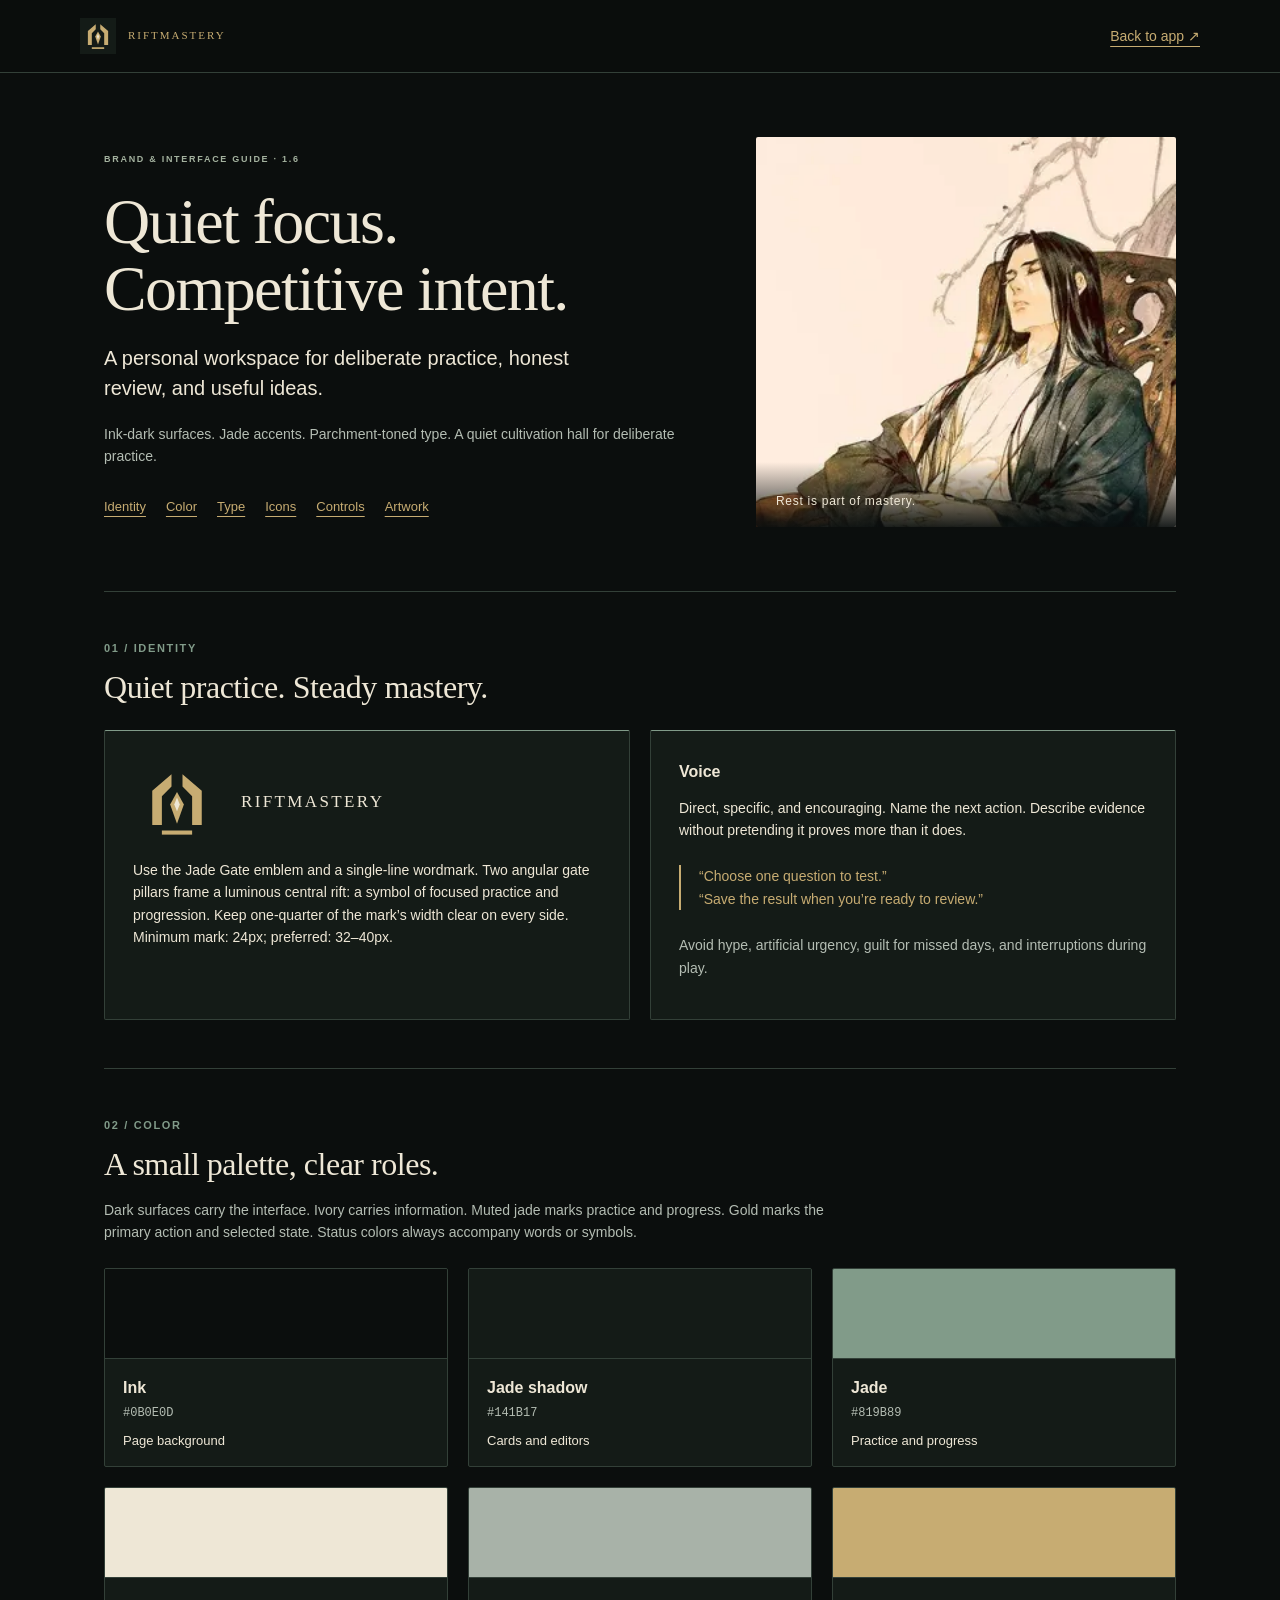
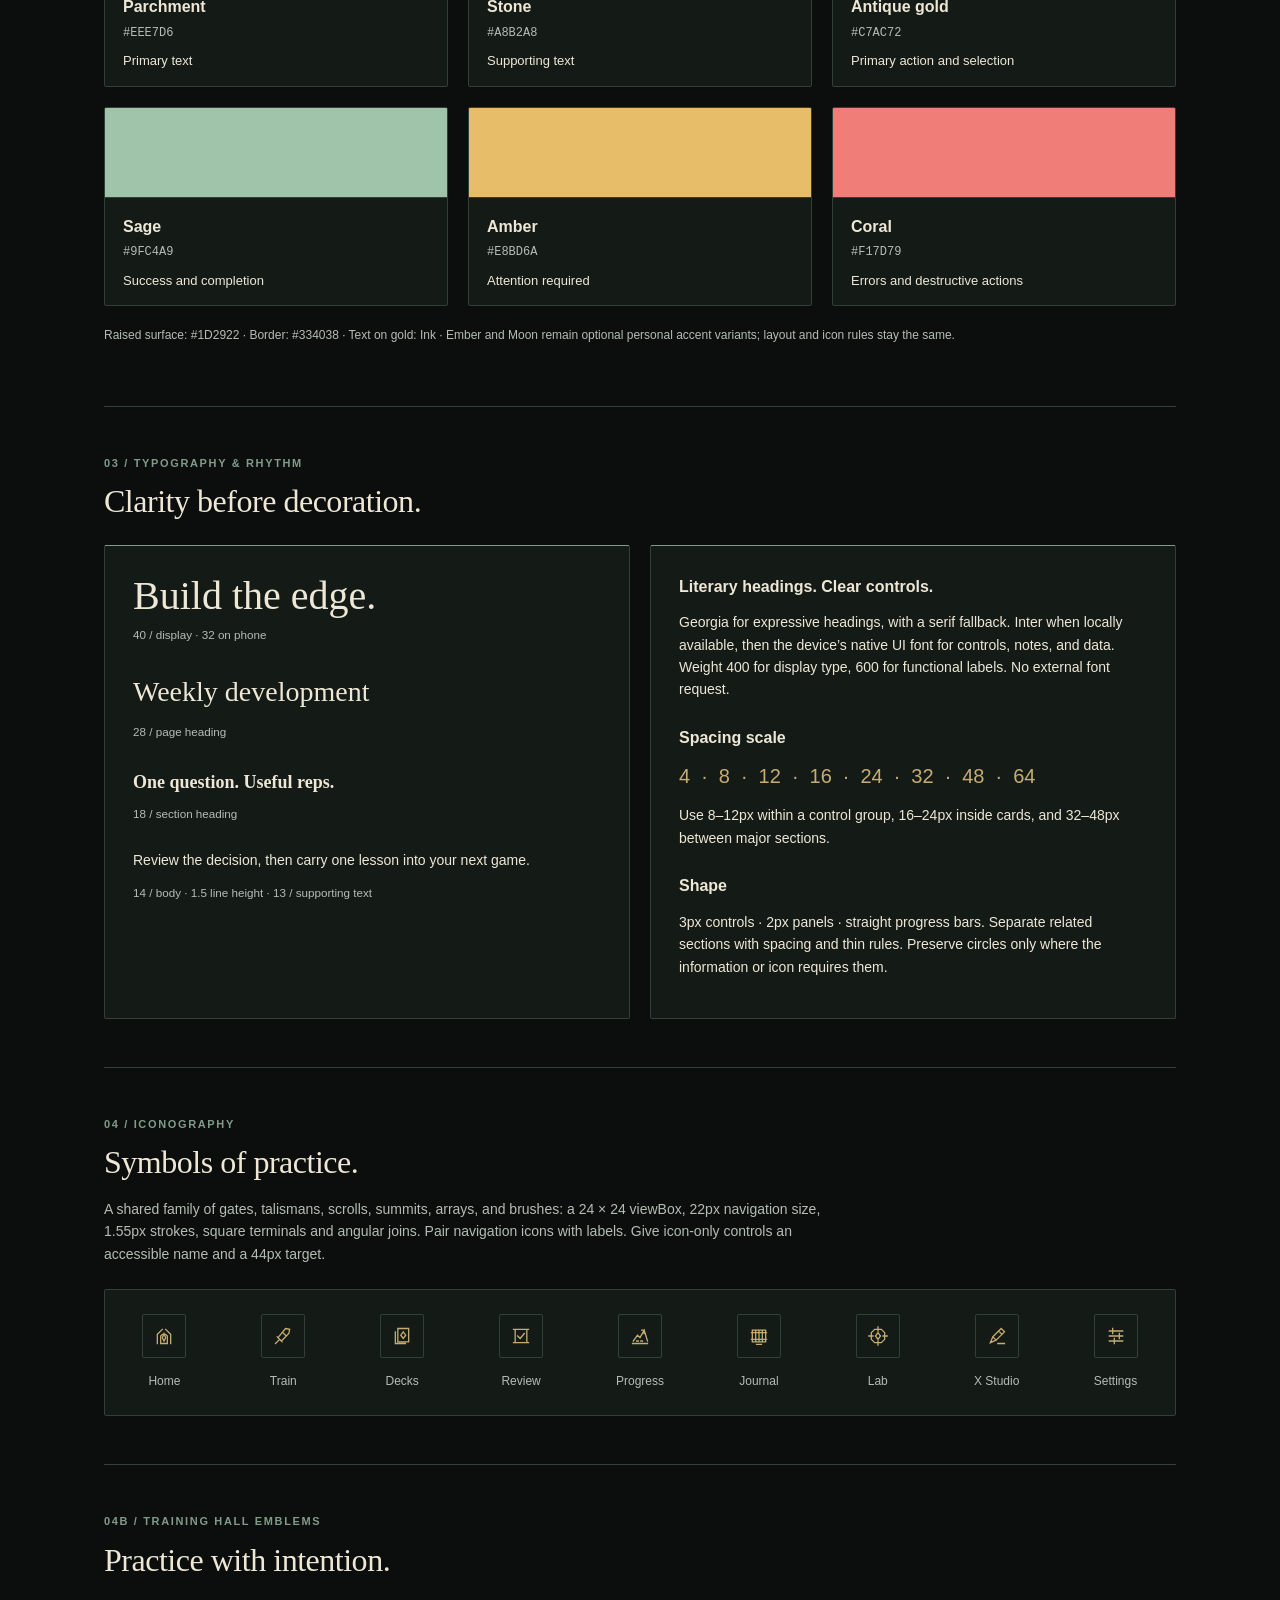
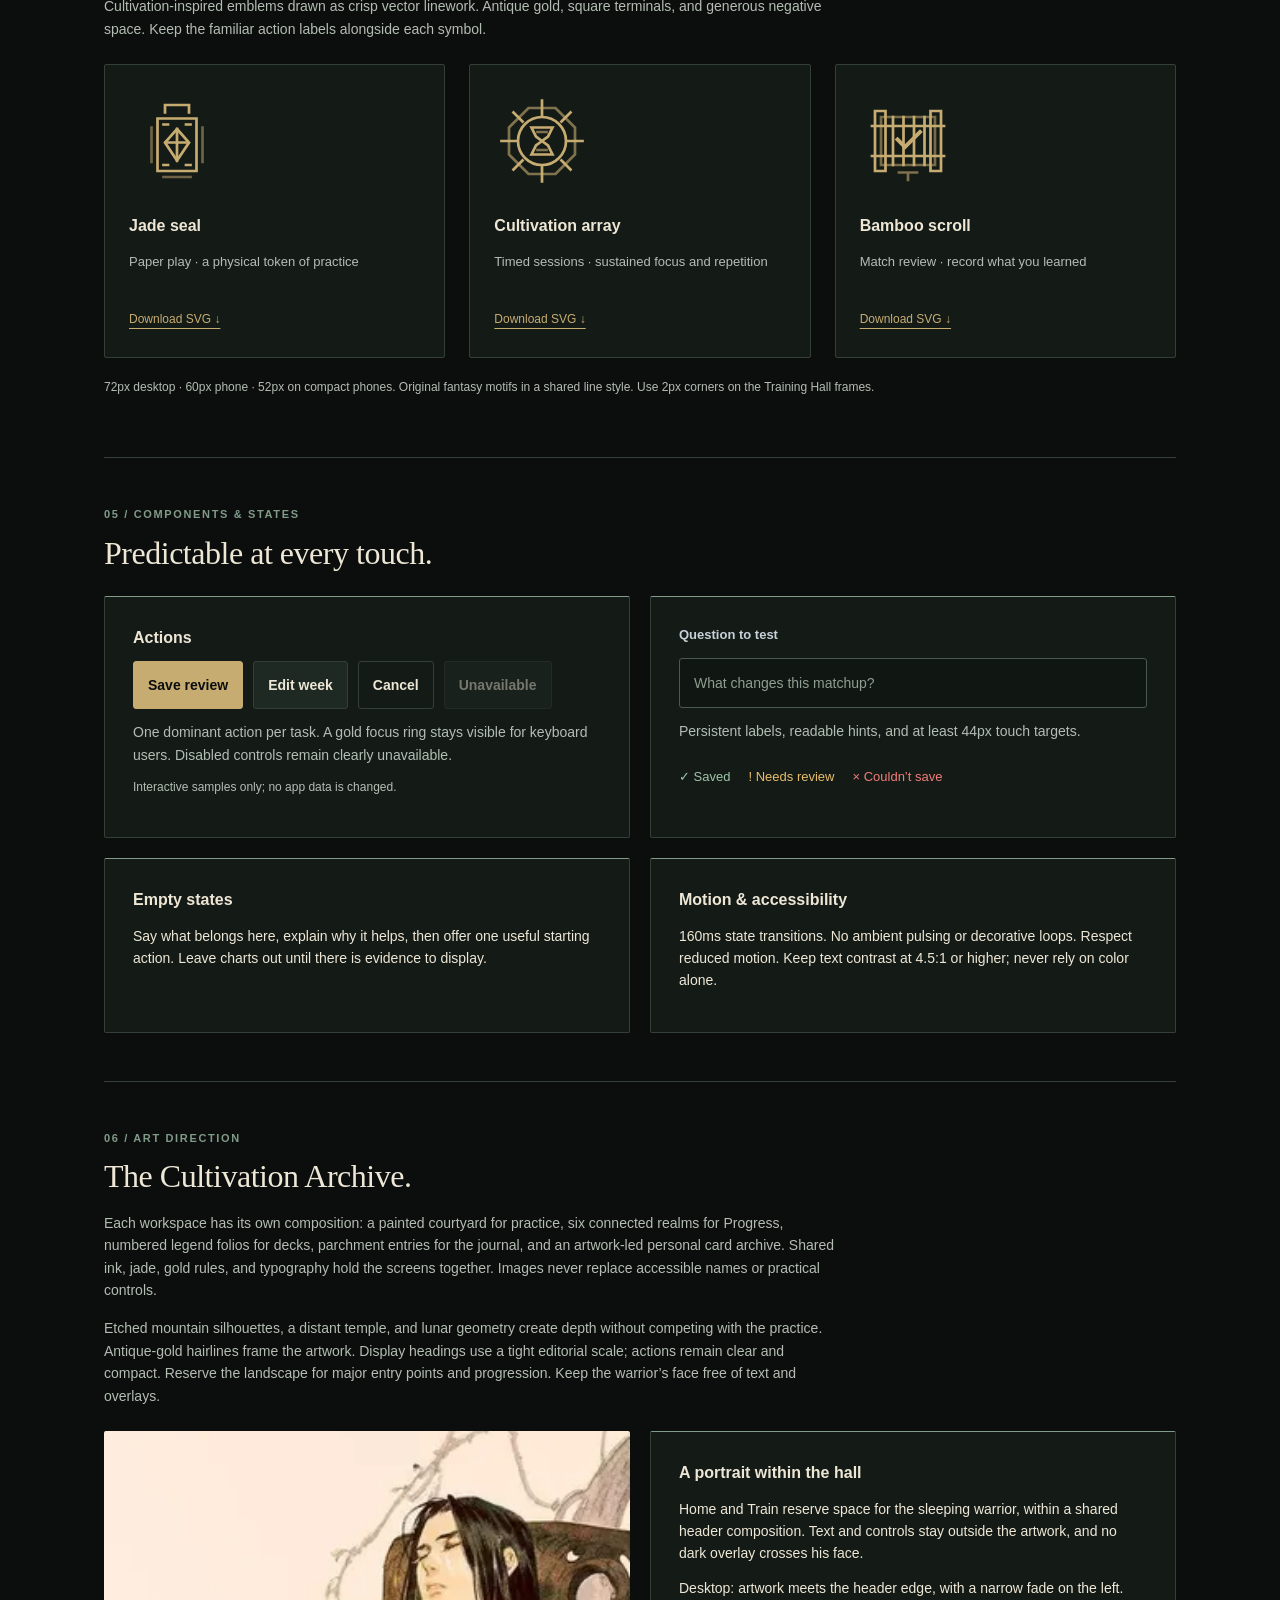
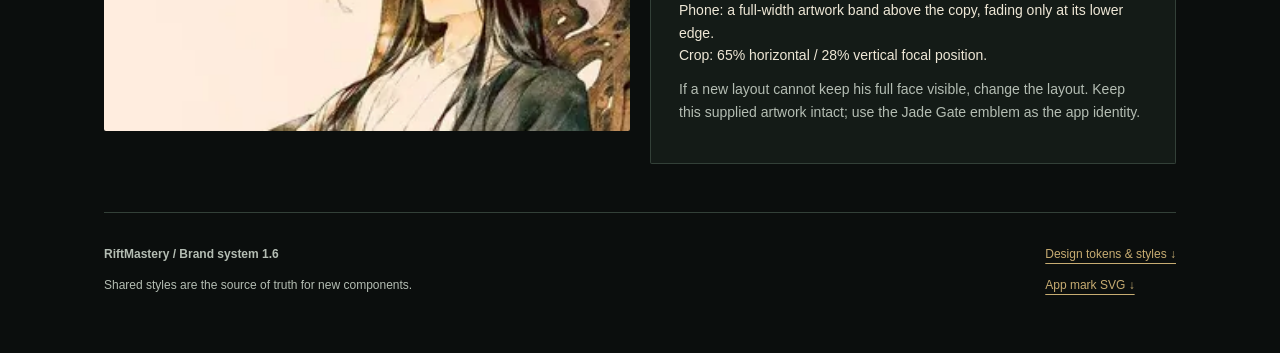
==== commit dc5254af: "Redesign cultivation workspaces and add personal visual card archive" ====
--- a/brand.html
+++ b/brand.html
@@ -1,8 +1,8 @@
-<!doctype html><html lang="en"><head><meta charset="utf-8"><meta name="viewport" content="width=device-width,initial-scale=1"><meta name="theme-color" content="#080e0f"><title>RiftMastery — Brand & interface guide</title><link rel="icon" href="./icon.svg?v=0.11.0"><link rel="stylesheet" href="./styles.css?v=0.11.0"><link rel="stylesheet" href="./brand.css?v=0.11.0"><link rel="stylesheet" href="./brand-guide.css?v=0.11.0"></head><body class="brand-guide"><header class="guide-top"><a class="brand-lockup" href="./index.html"><img src="./icon.svg?v=0.11.0" width="36" height="36" alt=""><span>RIFTMASTERY</span></a><a href="./index.html">Back to app ↗</a></header><main class="guide-main"><section class="guide-cover"><div><span class="eyebrow">BRAND & INTERFACE GUIDE · 1.4</span><h1>Quiet focus.<br>Competitive intent.</h1><p class="lead">A personal workspace for deliberate practice, honest review, and useful ideas.</p><p class="muted">Ink-dark surfaces. Jade accents. Parchment-toned type. A quiet cultivation hall for deliberate practice.</p><nav class="guide-nav" aria-label="Guide sections"><a href="#identity">Identity</a><a href="#palette">Color</a><a href="#type">Type</a><a href="#icons">Icons</a><a href="#components">Controls</a><a href="#art">Artwork</a></nav></div><div class="cover-art"><img src="./assets/training-portrait.webp" width="320" height="566" alt="The sleeping warrior, with his face fully visible"><span>Rest is part of mastery.</span></div></section>
+<!doctype html><html lang="en"><head><meta charset="utf-8"><meta name="viewport" content="width=device-width,initial-scale=1"><meta name="theme-color" content="#080e0f"><title>RiftMastery — Brand & interface guide</title><link rel="icon" href="./icon.svg?v=0.11.0"><link rel="stylesheet" href="./styles.css?v=0.11.0"><link rel="stylesheet" href="./brand.css?v=0.11.0"><link rel="stylesheet" href="./brand-guide.css?v=0.11.0"></head><body class="brand-guide"><header class="guide-top"><a class="brand-lockup" href="./index.html"><img src="./icon.svg?v=0.11.0" width="36" height="36" alt=""><span>RIFTMASTERY</span></a><a href="./index.html">Back to app ↗</a></header><main class="guide-main"><section class="guide-cover"><div><span class="eyebrow">BRAND & INTERFACE GUIDE · 1.6</span><h1>Quiet focus.<br>Competitive intent.</h1><p class="lead">A personal workspace for deliberate practice, honest review, and useful ideas.</p><p class="muted">Ink-dark surfaces. Jade accents. Parchment-toned type. A quiet cultivation hall for deliberate practice.</p><nav class="guide-nav" aria-label="Guide sections"><a href="#identity">Identity</a><a href="#palette">Color</a><a href="#type">Type</a><a href="#icons">Icons</a><a href="#components">Controls</a><a href="#art">Artwork</a></nav></div><div class="cover-art"><img src="./assets/training-portrait.webp" width="320" height="566" alt="The sleeping warrior, with his face fully visible"><span>Rest is part of mastery.</span></div></section>
 <section id="identity"><div class="section-label">01 / IDENTITY</div><h2>Quiet practice. Steady mastery.</h2><div class="guide-grid two"><article class="spec-card logo-spec"><img src="./icon.svg?v=0.11.0" width="88" height="88" alt="RiftMastery Jade Gate emblem"><strong>RIFTMASTERY</strong><p>Use the Jade Gate emblem and a single-line wordmark. Two angular gate pillars frame a luminous central rift: a symbol of focused practice and progression. Keep one-quarter of the mark’s width clear on every side. Minimum mark: 24px; preferred: 32–40px.</p></article><article class="spec-card"><h3>Voice</h3><p>Direct, specific, and encouraging. Name the next action. Describe evidence without pretending it proves more than it does.</p><blockquote>“Choose one question to test.”<br>“Save the result when you’re ready to review.”</blockquote><p class="muted">Avoid hype, artificial urgency, guilt for missed days, and interruptions during play.</p></article></div></section>
 <section id="palette"><div class="section-label">02 / COLOR</div><h2>A small palette, clear roles.</h2><p class="section-note">Dark surfaces carry the interface. Ivory carries information. Muted jade marks practice and progress. Gold marks the primary action and selected state. Status colors always accompany words or symbols.</p><div class="swatch-grid"><article class="swatch"><div style="background:var(--rm-ink)"></div><h3>Ink</h3><code>#0B0E0D</code><p>Page background</p></article><article class="swatch"><div style="background:var(--rm-surface)"></div><h3>Jade shadow</h3><code>#141B17</code><p>Cards and editors</p></article><article class="swatch"><div style="background:var(--rm-jade)"></div><h3>Jade</h3><code>#819B89</code><p>Practice and progress</p></article><article class="swatch"><div style="background:var(--rm-ivory)"></div><h3>Parchment</h3><code>#EEE7D6</code><p>Primary text</p></article><article class="swatch"><div style="background:var(--rm-muted)"></div><h3>Stone</h3><code>#A8B2A8</code><p>Supporting text</p></article><article class="swatch"><div style="background:var(--rm-gold)"></div><h3>Antique gold</h3><code>#C7AC72</code><p>Primary action and selection</p></article><article class="swatch"><div style="background:var(--rm-sage)"></div><h3>Sage</h3><code>#9FC4A9</code><p>Success and completion</p></article><article class="swatch"><div style="background:var(--rm-amber)"></div><h3>Amber</h3><code>#E8BD6A</code><p>Attention required</p></article><article class="swatch"><div style="background:var(--rm-coral)"></div><h3>Coral</h3><code>#F17D79</code><p>Errors and destructive actions</p></article></div><p class="footnote">Raised surface: #1D2922 · Border: #334038 · Text on gold: Ink · Ember and Moon remain optional personal accent variants; layout and icon rules stay the same.</p></section>
 <section id="type"><div class="section-label">03 / TYPOGRAPHY & RHYTHM</div><h2>Clarity before decoration.</h2><div class="guide-grid two"><article class="spec-card type-spec"><div style="font-size:40px;font-weight:400;line-height:1.1">Build the edge.</div><small>40 / display · 32 on phone</small><div style="font-size:28px;font-weight:400">Weekly development</div><small>28 / page heading</small><div style="font-size:18px;font-weight:600">One question. Useful reps.</div><small>18 / section heading</small><p>Review the decision, then carry one lesson into your next game.</p><small>14 / body · 1.5 line height · 13 / supporting text</small></article><article class="spec-card"><h3>Literary headings. Clear controls.</h3><p>Georgia for expressive headings, with a serif fallback. Inter when locally available, then the device’s native UI font for controls, notes, and data. Weight 400 for display type, 600 for functional labels. No external font request.</p><h3>Spacing scale</h3><div class="spacing-scale">4 · 8 · 12 · 16 · 24 · 32 · 48 · 64</div><p>Use 8–12px within a control group, 16–24px inside cards, and 32–48px between major sections.</p><h3>Shape</h3><p>3px controls · 2px panels · straight progress bars. Separate related sections with spacing and thin rules. Preserve circles only where the information or icon requires them.</p></article></div></section>
 <section id="icons"><div class="section-label">04 / ICONOGRAPHY</div><h2>Symbols of practice.</h2><p class="section-note">A shared family of gates, talismans, scrolls, summits, arrays, and brushes: a 24 × 24 viewBox, 22px navigation size, 1.55px strokes, square terminals and angular joins. Pair navigation icons with labels. Give icon-only controls an accessible name and a 44px target.</p><div class="icon-grid"><div class="icon-sample"><span class="brand-icon"><svg viewBox="0 0 24 24" aria-hidden="true"><path d="M4 21V10l6-6M20 21V10l-6-6M8 21V12l2-2M16 21V12l-2-2M9 21h6"/><path d="m12 9 2 5-2 4-2-4z"/></svg></span><span>Home</span></div><div class="icon-sample"><span class="brand-icon"><svg viewBox="0 0 24 24" aria-hidden="true"><path d="m15 3 5 1-1 5-9 9-4-4zM5 13l6 6M7 17l-4 4M12 8l4 4"/></svg></span><span>Train</span></div><div class="icon-sample"><span class="brand-icon"><svg viewBox="0 0 24 24" aria-hidden="true"><path d="M7 3h13v16H7zM4 7v14h12"/><path d="m13.5 7 3 4-3 4-3-4z"/></svg></span><span>Decks</span></div><div class="icon-sample"><span class="brand-icon"><svg viewBox="0 0 24 24" aria-hidden="true"><path d="M5 4h14v16H5zM3 4h4M17 4h4M3 20h4M17 20h4M8 12l3 3 5-6"/></svg></span><span>Review</span></div><div class="icon-sample"><span class="brand-icon"><svg viewBox="0 0 24 24" aria-hidden="true"><path d="M3 21h18M4 18l5-7 3 3 5-9 4 13M14 5h3v4M8 18h2M13 18h2"/></svg></span><span>Progress</span></div><div class="icon-sample"><span class="brand-icon"><svg viewBox="0 0 24 24" aria-hidden="true"><path d="M4 5h16v14H4zM8 5v14M12 5v14M16 5v14M3 8h18M3 16h18M9 22h6"/></svg></span><span>Journal</span></div><div class="icon-sample"><span class="brand-icon"><svg viewBox="0 0 24 24" aria-hidden="true"><path d="m8 4 8 0 4 4v8l-4 4H8l-4-4V8zM12 1v5M23 12h-5M12 23v-5M1 12h5"/><path d="m12 8 3 4-3 4-3-4z"/></svg></span><span>Lab</span></div><div class="icon-sample"><span class="brand-icon"><svg viewBox="0 0 24 24" aria-hidden="true"><path d="m17 3 4 4-10 10-4-4zM7 13l-3 7 7-3M14 6l4 4M13 21h8"/></svg></span><span>X Studio</span></div><div class="icon-sample"><span class="brand-icon"><svg viewBox="0 0 24 24" aria-hidden="true"><path d="M4 6h16M4 12h16M4 18h16M8 3v6M16 9v6M10 15v6"/></svg></span><span>Settings</span></div></div></section>
 <section id="cultivation"><div class="section-label">04B / TRAINING HALL EMBLEMS</div><h2>Practice with intention.</h2><p class="section-note">Cultivation-inspired emblems drawn as crisp vector linework. Antique gold, square terminals, and generous negative space. Keep the familiar action labels alongside each symbol.</p><div class="cultivation-gallery"><article><img src="./assets/jade-seal.svg" width="96" height="96" alt="Jade seal emblem"><h3>Jade seal</h3><p>Paper play · a physical token of practice</p><a href="./assets/jade-seal.svg" download>Download SVG ↓</a></article><article><img src="./assets/cultivation-array.svg" width="96" height="96" alt="Cultivation array emblem"><h3>Cultivation array</h3><p>Timed sessions · sustained focus and repetition</p><a href="./assets/cultivation-array.svg" download>Download SVG ↓</a></article><article><img src="./assets/bamboo-scroll.svg" width="96" height="96" alt="Bamboo scroll emblem"><h3>Bamboo scroll</h3><p>Match review · record what you learned</p><a href="./assets/bamboo-scroll.svg" download>Download SVG ↓</a></article></div><p class="footnote">72px desktop · 60px phone · 52px on compact phones. Original fantasy motifs in a shared line style. Use 2px corners on the Training Hall frames.</p></section><section id="components"><div class="section-label">05 / COMPONENTS & STATES</div><h2>Predictable at every touch.</h2><div class="guide-grid two"><article class="spec-card"><h3>Actions</h3><div class="sample-actions"><button type="button" class="btn primary" data-demo="Primary action selected">Save review</button><button type="button" class="btn" data-demo="Secondary action selected">Edit week</button><button type="button" class="btn ghost" data-demo="Quiet action selected">Cancel</button><button type="button" class="btn" disabled>Unavailable</button></div><p class="muted">One dominant action per task. A gold focus ring stays visible for keyboard users. Disabled controls remain clearly unavailable.</p><p id="demoStatus" role="status" class="footnote">Interactive samples only; no app data is changed.</p></article><article class="spec-card"><label for="sampleQuestion"><span class="label-title">Question to test</span></label><input id="sampleQuestion" placeholder="What changes this matchup?" aria-describedby="sampleHint"><p id="sampleHint" class="muted">Persistent labels, readable hints, and at least 44px touch targets.</p><div class="status-samples"><span style="color:var(--good)">✓ Saved</span><span style="color:var(--warn)">! Needs review</span><span style="color:var(--danger)">× Couldn’t save</span></div></article></div><div class="guide-grid two secondary-row"><article class="spec-card"><h3>Empty states</h3><p>Say what belongs here, explain why it helps, then offer one useful starting action. Leave charts out until there is evidence to display.</p></article><article class="spec-card"><h3>Motion & accessibility</h3><p>160ms state transitions. No ambient pulsing or decorative loops. Respect reduced motion. Keep text contrast at 4.5:1 or higher; never rely on color alone.</p></article></div></section>
-<section id="art"><div class="section-label">06 / ART DIRECTION</div><h2>The Moon Courtyard.</h2><p class="section-note">Etched mountain silhouettes, a distant temple, and lunar geometry create depth without competing with the practice. Antique-gold hairlines frame the artwork. Display headings use a tight editorial scale; actions remain clear and compact. Reserve the landscape for major entry points and progression. Keep the warrior’s face free of text and overlays.</p><div class="guide-grid two"><article class="art-example"><img src="./assets/training-portrait.webp" width="320" height="566" alt="Portrait crop retaining the entire sleeping face"></article><article class="spec-card"><h3>A portrait within the hall</h3><p>Home and Train reserve space for the sleeping warrior, within a shared header composition. Text and controls stay outside the artwork, and no dark overlay crosses his face.</p><p>Desktop: artwork meets the header edge, with a narrow fade on the left.<br>Phone: a full-width artwork band above the copy, fading only at its lower edge.<br>Crop: 65% horizontal / 28% vertical focal position.</p><p class="muted">If a new layout cannot keep his full face visible, change the layout. Keep this supplied artwork intact; use the Jade Gate emblem as the app identity.</p></article></div></section>
-<footer><div><strong>RiftMastery / Brand system 1.4</strong><p>Shared styles are the source of truth for new components.</p></div><div><a href="./brand.css" download>Design tokens & styles ↓</a><a href="./icon.svg?v=0.11.0" download>App mark SVG ↓</a></div></footer></main><script>document.querySelectorAll('[data-demo]').forEach(b=>b.addEventListener('click',()=>{document.querySelector('#demoStatus').textContent=b.dataset.demo+' — component preview only.'}));</script></body></html>+<section id="art"><div class="section-label">06 / ART DIRECTION</div><h2>The Cultivation Archive.</h2><p class="section-note">Each workspace has its own composition: a painted courtyard for practice, six connected realms for Progress, numbered legend folios for decks, parchment entries for the journal, and an artwork-led personal card archive. Shared ink, jade, gold rules, and typography hold the screens together. Images never replace accessible names or practical controls.</p><p class="section-note">Etched mountain silhouettes, a distant temple, and lunar geometry create depth without competing with the practice. Antique-gold hairlines frame the artwork. Display headings use a tight editorial scale; actions remain clear and compact. Reserve the landscape for major entry points and progression. Keep the warrior’s face free of text and overlays.</p><div class="guide-grid two"><article class="art-example"><img src="./assets/training-portrait.webp" width="320" height="566" alt="Portrait crop retaining the entire sleeping face"></article><article class="spec-card"><h3>A portrait within the hall</h3><p>Home and Train reserve space for the sleeping warrior, within a shared header composition. Text and controls stay outside the artwork, and no dark overlay crosses his face.</p><p>Desktop: artwork meets the header edge, with a narrow fade on the left.<br>Phone: a full-width artwork band above the copy, fading only at its lower edge.<br>Crop: 65% horizontal / 28% vertical focal position.</p><p class="muted">If a new layout cannot keep his full face visible, change the layout. Keep this supplied artwork intact; use the Jade Gate emblem as the app identity.</p></article></div></section>
+<footer><div><strong>RiftMastery / Brand system 1.6</strong><p>Shared styles are the source of truth for new components.</p></div><div><a href="./brand.css" download>Design tokens & styles ↓</a><a href="./icon.svg?v=0.11.0" download>App mark SVG ↓</a></div></footer></main><script>document.querySelectorAll('[data-demo]').forEach(b=>b.addEventListener('click',()=>{document.querySelector('#demoStatus').textContent=b.dataset.demo+' — component preview only.'}));</script></body></html>
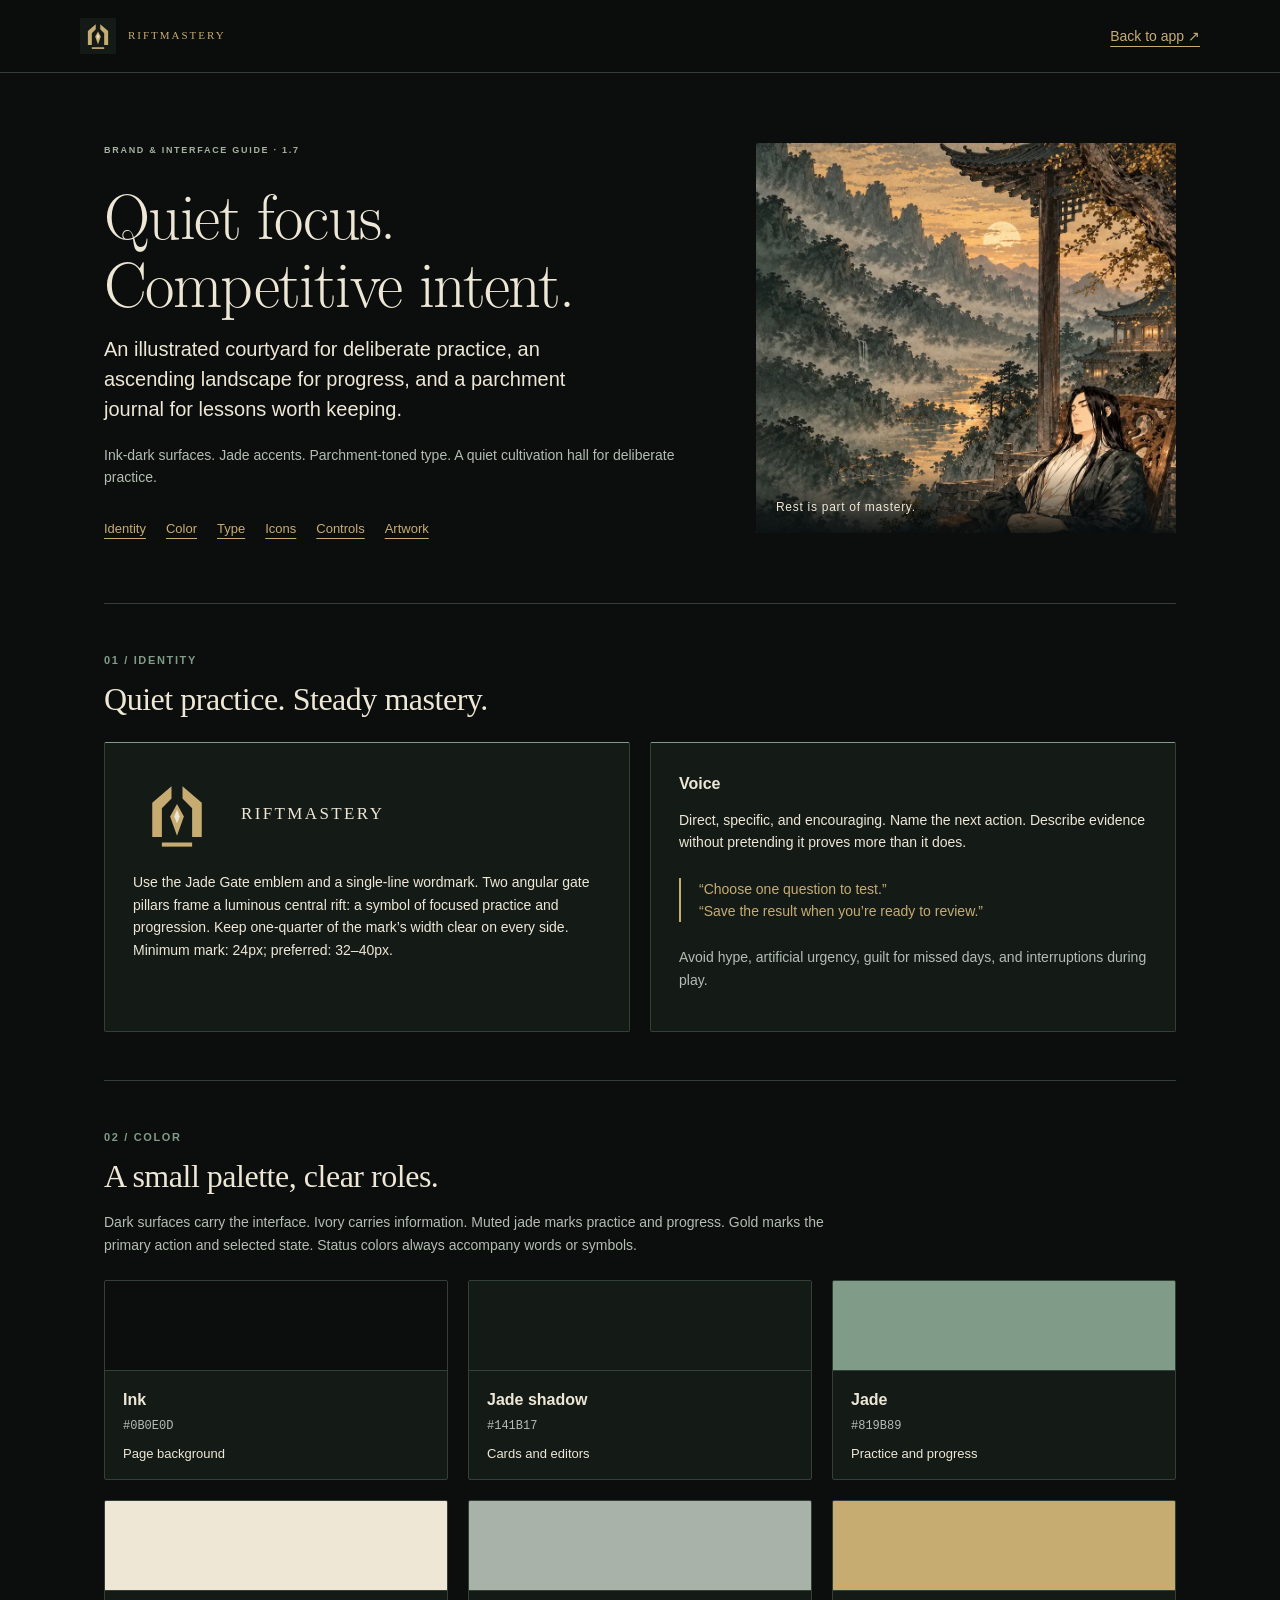
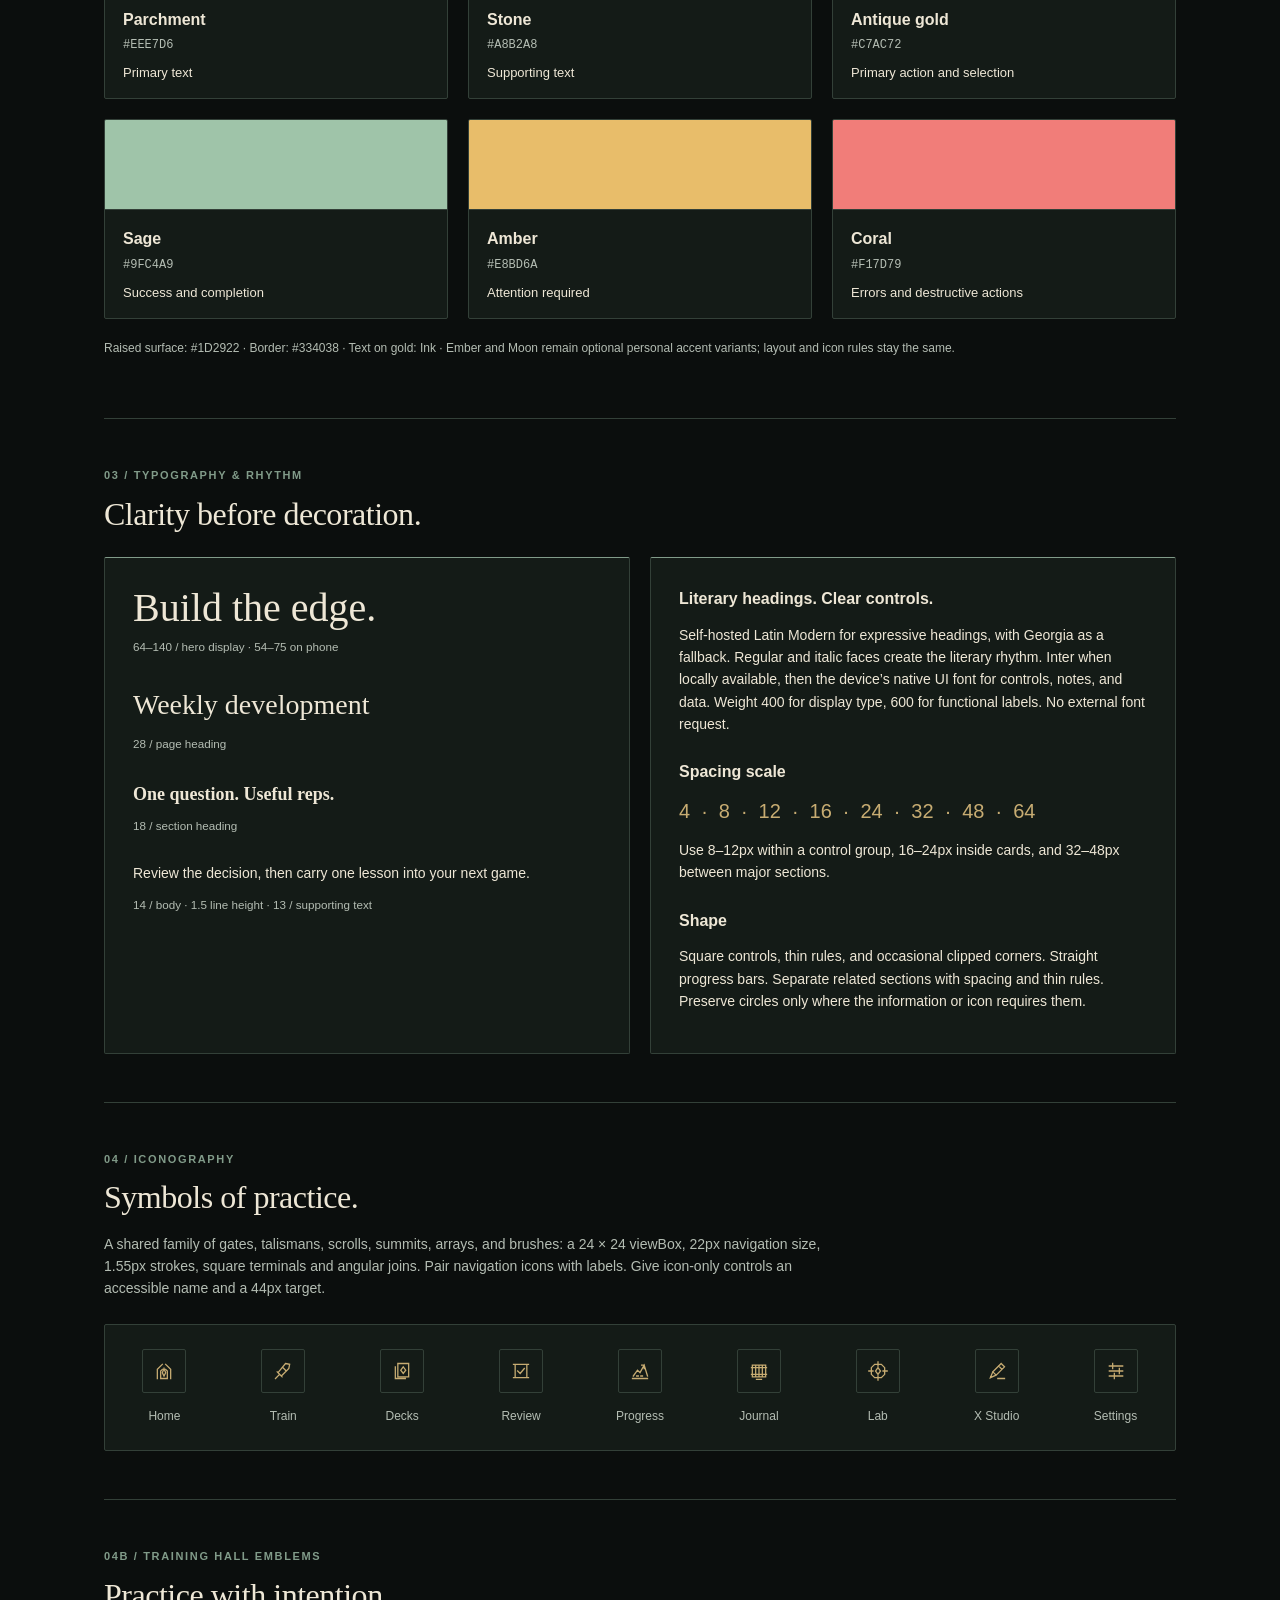
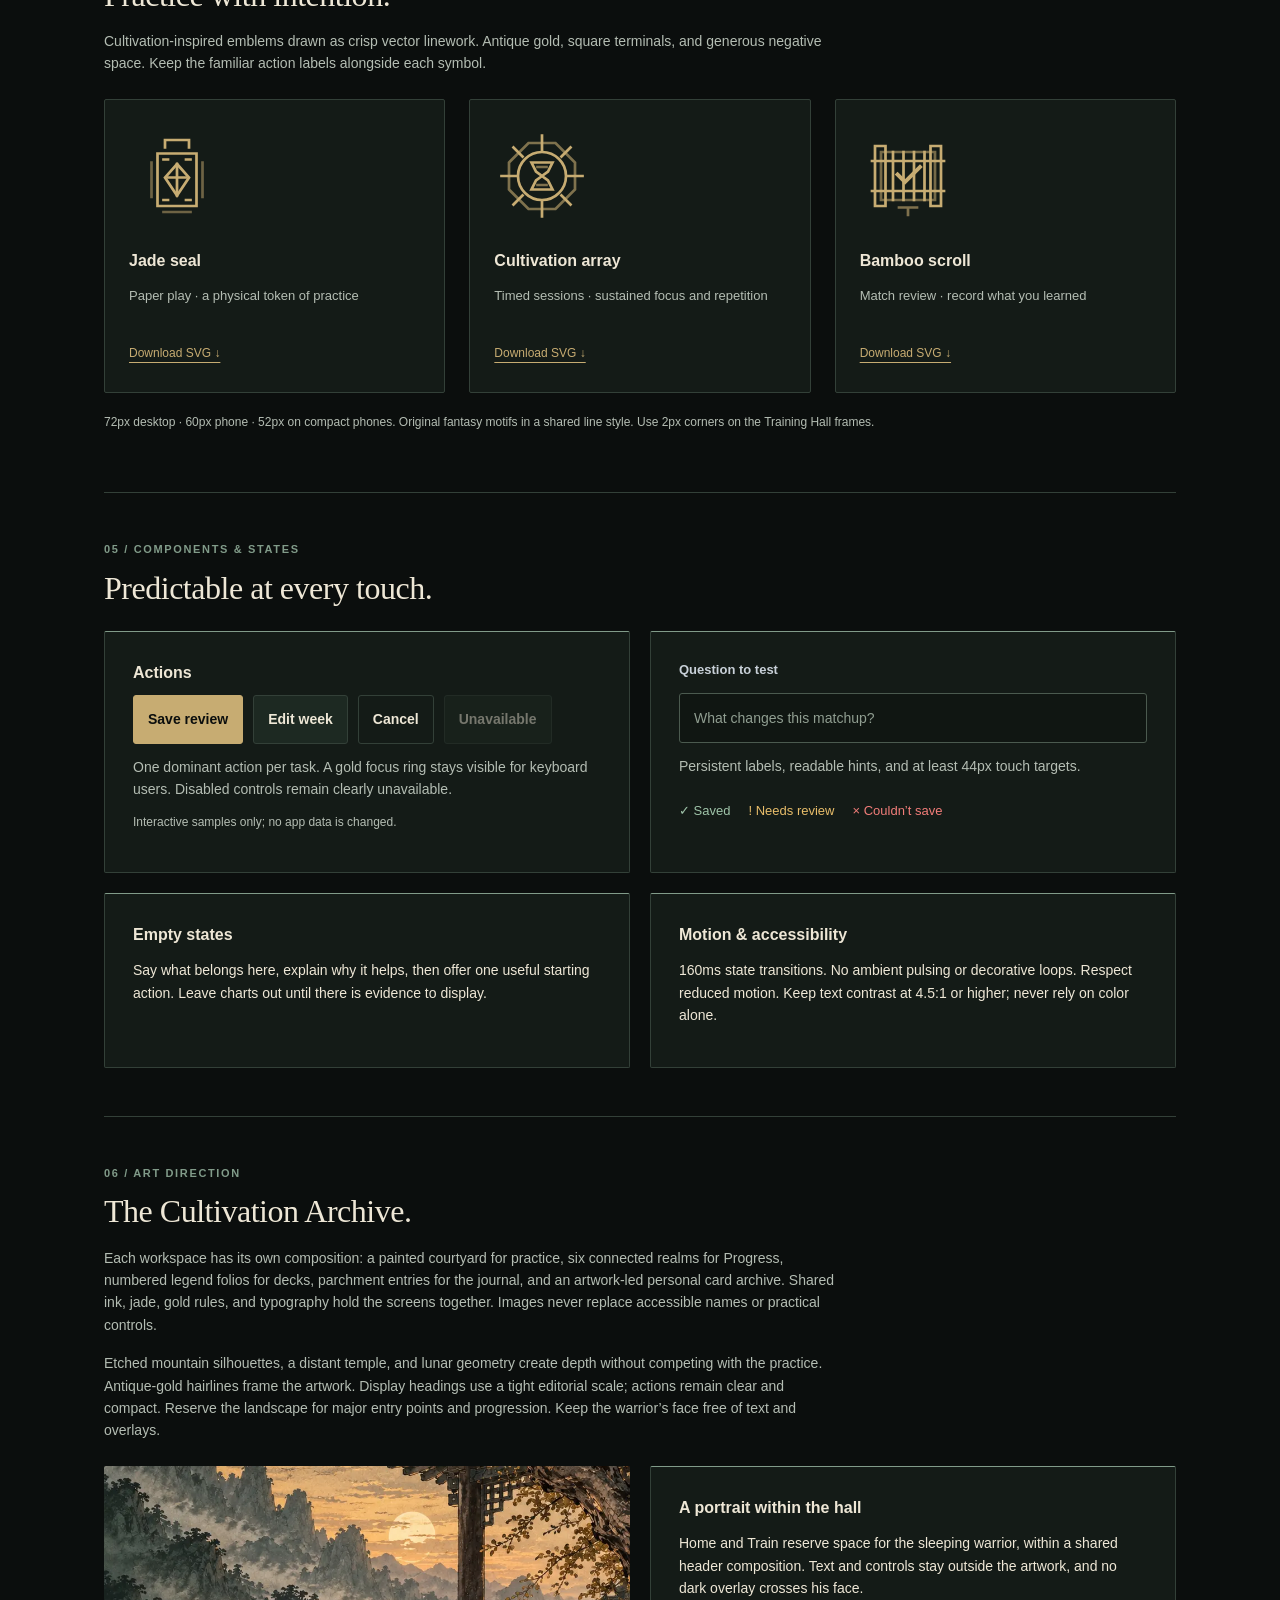
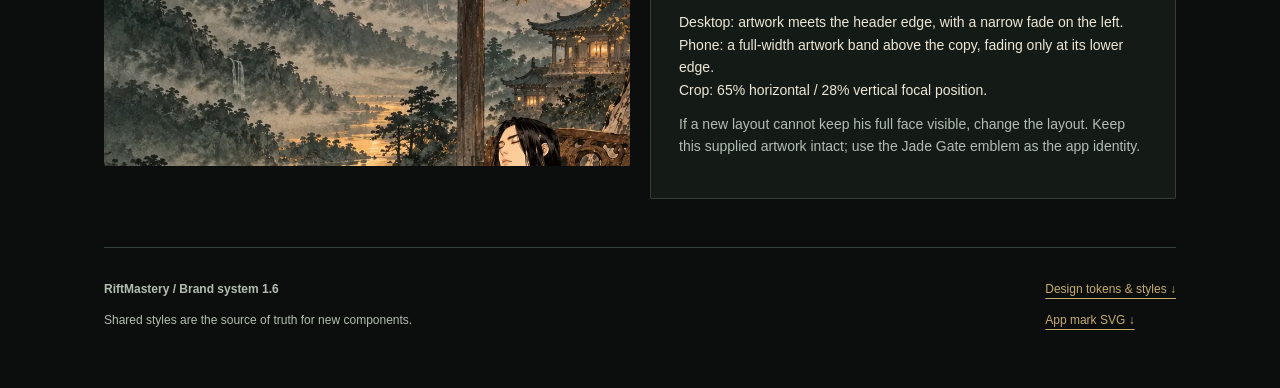
==== commit 7b99af87: "Recompose RiftMastery around the courtyard and an interactive cultivation landscape" ====
--- a/brand.html
+++ b/brand.html
@@ -1,8 +1,8 @@
-<!doctype html><html lang="en"><head><meta charset="utf-8"><meta name="viewport" content="width=device-width,initial-scale=1"><meta name="theme-color" content="#080e0f"><title>RiftMastery — Brand & interface guide</title><link rel="icon" href="./icon.svg?v=0.11.0"><link rel="stylesheet" href="./styles.css?v=0.11.0"><link rel="stylesheet" href="./brand.css?v=0.11.0"><link rel="stylesheet" href="./brand-guide.css?v=0.11.0"></head><body class="brand-guide"><header class="guide-top"><a class="brand-lockup" href="./index.html"><img src="./icon.svg?v=0.11.0" width="36" height="36" alt=""><span>RIFTMASTERY</span></a><a href="./index.html">Back to app ↗</a></header><main class="guide-main"><section class="guide-cover"><div><span class="eyebrow">BRAND & INTERFACE GUIDE · 1.6</span><h1>Quiet focus.<br>Competitive intent.</h1><p class="lead">A personal workspace for deliberate practice, honest review, and useful ideas.</p><p class="muted">Ink-dark surfaces. Jade accents. Parchment-toned type. A quiet cultivation hall for deliberate practice.</p><nav class="guide-nav" aria-label="Guide sections"><a href="#identity">Identity</a><a href="#palette">Color</a><a href="#type">Type</a><a href="#icons">Icons</a><a href="#components">Controls</a><a href="#art">Artwork</a></nav></div><div class="cover-art"><img src="./assets/training-portrait.webp" width="320" height="566" alt="The sleeping warrior, with his face fully visible"><span>Rest is part of mastery.</span></div></section>
+<!doctype html><html lang="en"><head><meta charset="utf-8"><meta name="viewport" content="width=device-width,initial-scale=1"><meta name="theme-color" content="#080e0f"><title>RiftMastery — Brand & interface guide</title><link rel="icon" href="./icon.svg?v=0.11.0"><link rel="stylesheet" href="./styles.css?v=0.11.0"><link rel="stylesheet" href="./brand.css?v=0.11.0"><link rel="stylesheet" href="./brand-guide.css?v=0.11.0"><style>@font-face{font-family:RiftDisplay;src:url(./assets/fonts/rift-display.woff) format('woff');font-display:swap}.guide-cover h1,.type-spec>div{font-family:RiftDisplay,Georgia,serif}</style></head><body class="brand-guide"><header class="guide-top"><a class="brand-lockup" href="./index.html"><img src="./icon.svg?v=0.11.0" width="36" height="36" alt=""><span>RIFTMASTERY</span></a><a href="./index.html">Back to app ↗</a></header><main class="guide-main"><section class="guide-cover"><div><span class="eyebrow">BRAND & INTERFACE GUIDE · 1.7</span><h1>Quiet focus.<br>Competitive intent.</h1><p class="lead">An illustrated courtyard for deliberate practice, an ascending landscape for progress, and a parchment journal for lessons worth keeping.</p><p class="muted">Ink-dark surfaces. Jade accents. Parchment-toned type. A quiet cultivation hall for deliberate practice.</p><nav class="guide-nav" aria-label="Guide sections"><a href="#identity">Identity</a><a href="#palette">Color</a><a href="#type">Type</a><a href="#icons">Icons</a><a href="#components">Controls</a><a href="#art">Artwork</a></nav></div><div class="cover-art"><img src="./assets/courtyard-portrait.webp" width="320" height="566" alt="The sleeping warrior, with his face fully visible"><span>Rest is part of mastery.</span></div></section>
 <section id="identity"><div class="section-label">01 / IDENTITY</div><h2>Quiet practice. Steady mastery.</h2><div class="guide-grid two"><article class="spec-card logo-spec"><img src="./icon.svg?v=0.11.0" width="88" height="88" alt="RiftMastery Jade Gate emblem"><strong>RIFTMASTERY</strong><p>Use the Jade Gate emblem and a single-line wordmark. Two angular gate pillars frame a luminous central rift: a symbol of focused practice and progression. Keep one-quarter of the mark’s width clear on every side. Minimum mark: 24px; preferred: 32–40px.</p></article><article class="spec-card"><h3>Voice</h3><p>Direct, specific, and encouraging. Name the next action. Describe evidence without pretending it proves more than it does.</p><blockquote>“Choose one question to test.”<br>“Save the result when you’re ready to review.”</blockquote><p class="muted">Avoid hype, artificial urgency, guilt for missed days, and interruptions during play.</p></article></div></section>
 <section id="palette"><div class="section-label">02 / COLOR</div><h2>A small palette, clear roles.</h2><p class="section-note">Dark surfaces carry the interface. Ivory carries information. Muted jade marks practice and progress. Gold marks the primary action and selected state. Status colors always accompany words or symbols.</p><div class="swatch-grid"><article class="swatch"><div style="background:var(--rm-ink)"></div><h3>Ink</h3><code>#0B0E0D</code><p>Page background</p></article><article class="swatch"><div style="background:var(--rm-surface)"></div><h3>Jade shadow</h3><code>#141B17</code><p>Cards and editors</p></article><article class="swatch"><div style="background:var(--rm-jade)"></div><h3>Jade</h3><code>#819B89</code><p>Practice and progress</p></article><article class="swatch"><div style="background:var(--rm-ivory)"></div><h3>Parchment</h3><code>#EEE7D6</code><p>Primary text</p></article><article class="swatch"><div style="background:var(--rm-muted)"></div><h3>Stone</h3><code>#A8B2A8</code><p>Supporting text</p></article><article class="swatch"><div style="background:var(--rm-gold)"></div><h3>Antique gold</h3><code>#C7AC72</code><p>Primary action and selection</p></article><article class="swatch"><div style="background:var(--rm-sage)"></div><h3>Sage</h3><code>#9FC4A9</code><p>Success and completion</p></article><article class="swatch"><div style="background:var(--rm-amber)"></div><h3>Amber</h3><code>#E8BD6A</code><p>Attention required</p></article><article class="swatch"><div style="background:var(--rm-coral)"></div><h3>Coral</h3><code>#F17D79</code><p>Errors and destructive actions</p></article></div><p class="footnote">Raised surface: #1D2922 · Border: #334038 · Text on gold: Ink · Ember and Moon remain optional personal accent variants; layout and icon rules stay the same.</p></section>
-<section id="type"><div class="section-label">03 / TYPOGRAPHY & RHYTHM</div><h2>Clarity before decoration.</h2><div class="guide-grid two"><article class="spec-card type-spec"><div style="font-size:40px;font-weight:400;line-height:1.1">Build the edge.</div><small>40 / display · 32 on phone</small><div style="font-size:28px;font-weight:400">Weekly development</div><small>28 / page heading</small><div style="font-size:18px;font-weight:600">One question. Useful reps.</div><small>18 / section heading</small><p>Review the decision, then carry one lesson into your next game.</p><small>14 / body · 1.5 line height · 13 / supporting text</small></article><article class="spec-card"><h3>Literary headings. Clear controls.</h3><p>Georgia for expressive headings, with a serif fallback. Inter when locally available, then the device’s native UI font for controls, notes, and data. Weight 400 for display type, 600 for functional labels. No external font request.</p><h3>Spacing scale</h3><div class="spacing-scale">4 · 8 · 12 · 16 · 24 · 32 · 48 · 64</div><p>Use 8–12px within a control group, 16–24px inside cards, and 32–48px between major sections.</p><h3>Shape</h3><p>3px controls · 2px panels · straight progress bars. Separate related sections with spacing and thin rules. Preserve circles only where the information or icon requires them.</p></article></div></section>
+<section id="type"><div class="section-label">03 / TYPOGRAPHY & RHYTHM</div><h2>Clarity before decoration.</h2><div class="guide-grid two"><article class="spec-card type-spec"><div style="font-size:40px;font-weight:400;line-height:1.1">Build the edge.</div><small>64–140 / hero display · 54–75 on phone</small><div style="font-size:28px;font-weight:400">Weekly development</div><small>28 / page heading</small><div style="font-size:18px;font-weight:600">One question. Useful reps.</div><small>18 / section heading</small><p>Review the decision, then carry one lesson into your next game.</p><small>14 / body · 1.5 line height · 13 / supporting text</small></article><article class="spec-card"><h3>Literary headings. Clear controls.</h3><p>Self-hosted Latin Modern for expressive headings, with Georgia as a fallback. Regular and italic faces create the literary rhythm. Inter when locally available, then the device’s native UI font for controls, notes, and data. Weight 400 for display type, 600 for functional labels. No external font request.</p><h3>Spacing scale</h3><div class="spacing-scale">4 · 8 · 12 · 16 · 24 · 32 · 48 · 64</div><p>Use 8–12px within a control group, 16–24px inside cards, and 32–48px between major sections.</p><h3>Shape</h3><p>Square controls, thin rules, and occasional clipped corners. Straight progress bars. Separate related sections with spacing and thin rules. Preserve circles only where the information or icon requires them.</p></article></div></section>
 <section id="icons"><div class="section-label">04 / ICONOGRAPHY</div><h2>Symbols of practice.</h2><p class="section-note">A shared family of gates, talismans, scrolls, summits, arrays, and brushes: a 24 × 24 viewBox, 22px navigation size, 1.55px strokes, square terminals and angular joins. Pair navigation icons with labels. Give icon-only controls an accessible name and a 44px target.</p><div class="icon-grid"><div class="icon-sample"><span class="brand-icon"><svg viewBox="0 0 24 24" aria-hidden="true"><path d="M4 21V10l6-6M20 21V10l-6-6M8 21V12l2-2M16 21V12l-2-2M9 21h6"/><path d="m12 9 2 5-2 4-2-4z"/></svg></span><span>Home</span></div><div class="icon-sample"><span class="brand-icon"><svg viewBox="0 0 24 24" aria-hidden="true"><path d="m15 3 5 1-1 5-9 9-4-4zM5 13l6 6M7 17l-4 4M12 8l4 4"/></svg></span><span>Train</span></div><div class="icon-sample"><span class="brand-icon"><svg viewBox="0 0 24 24" aria-hidden="true"><path d="M7 3h13v16H7zM4 7v14h12"/><path d="m13.5 7 3 4-3 4-3-4z"/></svg></span><span>Decks</span></div><div class="icon-sample"><span class="brand-icon"><svg viewBox="0 0 24 24" aria-hidden="true"><path d="M5 4h14v16H5zM3 4h4M17 4h4M3 20h4M17 20h4M8 12l3 3 5-6"/></svg></span><span>Review</span></div><div class="icon-sample"><span class="brand-icon"><svg viewBox="0 0 24 24" aria-hidden="true"><path d="M3 21h18M4 18l5-7 3 3 5-9 4 13M14 5h3v4M8 18h2M13 18h2"/></svg></span><span>Progress</span></div><div class="icon-sample"><span class="brand-icon"><svg viewBox="0 0 24 24" aria-hidden="true"><path d="M4 5h16v14H4zM8 5v14M12 5v14M16 5v14M3 8h18M3 16h18M9 22h6"/></svg></span><span>Journal</span></div><div class="icon-sample"><span class="brand-icon"><svg viewBox="0 0 24 24" aria-hidden="true"><path d="m8 4 8 0 4 4v8l-4 4H8l-4-4V8zM12 1v5M23 12h-5M12 23v-5M1 12h5"/><path d="m12 8 3 4-3 4-3-4z"/></svg></span><span>Lab</span></div><div class="icon-sample"><span class="brand-icon"><svg viewBox="0 0 24 24" aria-hidden="true"><path d="m17 3 4 4-10 10-4-4zM7 13l-3 7 7-3M14 6l4 4M13 21h8"/></svg></span><span>X Studio</span></div><div class="icon-sample"><span class="brand-icon"><svg viewBox="0 0 24 24" aria-hidden="true"><path d="M4 6h16M4 12h16M4 18h16M8 3v6M16 9v6M10 15v6"/></svg></span><span>Settings</span></div></div></section>
 <section id="cultivation"><div class="section-label">04B / TRAINING HALL EMBLEMS</div><h2>Practice with intention.</h2><p class="section-note">Cultivation-inspired emblems drawn as crisp vector linework. Antique gold, square terminals, and generous negative space. Keep the familiar action labels alongside each symbol.</p><div class="cultivation-gallery"><article><img src="./assets/jade-seal.svg" width="96" height="96" alt="Jade seal emblem"><h3>Jade seal</h3><p>Paper play · a physical token of practice</p><a href="./assets/jade-seal.svg" download>Download SVG ↓</a></article><article><img src="./assets/cultivation-array.svg" width="96" height="96" alt="Cultivation array emblem"><h3>Cultivation array</h3><p>Timed sessions · sustained focus and repetition</p><a href="./assets/cultivation-array.svg" download>Download SVG ↓</a></article><article><img src="./assets/bamboo-scroll.svg" width="96" height="96" alt="Bamboo scroll emblem"><h3>Bamboo scroll</h3><p>Match review · record what you learned</p><a href="./assets/bamboo-scroll.svg" download>Download SVG ↓</a></article></div><p class="footnote">72px desktop · 60px phone · 52px on compact phones. Original fantasy motifs in a shared line style. Use 2px corners on the Training Hall frames.</p></section><section id="components"><div class="section-label">05 / COMPONENTS & STATES</div><h2>Predictable at every touch.</h2><div class="guide-grid two"><article class="spec-card"><h3>Actions</h3><div class="sample-actions"><button type="button" class="btn primary" data-demo="Primary action selected">Save review</button><button type="button" class="btn" data-demo="Secondary action selected">Edit week</button><button type="button" class="btn ghost" data-demo="Quiet action selected">Cancel</button><button type="button" class="btn" disabled>Unavailable</button></div><p class="muted">One dominant action per task. A gold focus ring stays visible for keyboard users. Disabled controls remain clearly unavailable.</p><p id="demoStatus" role="status" class="footnote">Interactive samples only; no app data is changed.</p></article><article class="spec-card"><label for="sampleQuestion"><span class="label-title">Question to test</span></label><input id="sampleQuestion" placeholder="What changes this matchup?" aria-describedby="sampleHint"><p id="sampleHint" class="muted">Persistent labels, readable hints, and at least 44px touch targets.</p><div class="status-samples"><span style="color:var(--good)">✓ Saved</span><span style="color:var(--warn)">! Needs review</span><span style="color:var(--danger)">× Couldn’t save</span></div></article></div><div class="guide-grid two secondary-row"><article class="spec-card"><h3>Empty states</h3><p>Say what belongs here, explain why it helps, then offer one useful starting action. Leave charts out until there is evidence to display.</p></article><article class="spec-card"><h3>Motion & accessibility</h3><p>160ms state transitions. No ambient pulsing or decorative loops. Respect reduced motion. Keep text contrast at 4.5:1 or higher; never rely on color alone.</p></article></div></section>
-<section id="art"><div class="section-label">06 / ART DIRECTION</div><h2>The Cultivation Archive.</h2><p class="section-note">Each workspace has its own composition: a painted courtyard for practice, six connected realms for Progress, numbered legend folios for decks, parchment entries for the journal, and an artwork-led personal card archive. Shared ink, jade, gold rules, and typography hold the screens together. Images never replace accessible names or practical controls.</p><p class="section-note">Etched mountain silhouettes, a distant temple, and lunar geometry create depth without competing with the practice. Antique-gold hairlines frame the artwork. Display headings use a tight editorial scale; actions remain clear and compact. Reserve the landscape for major entry points and progression. Keep the warrior’s face free of text and overlays.</p><div class="guide-grid two"><article class="art-example"><img src="./assets/training-portrait.webp" width="320" height="566" alt="Portrait crop retaining the entire sleeping face"></article><article class="spec-card"><h3>A portrait within the hall</h3><p>Home and Train reserve space for the sleeping warrior, within a shared header composition. Text and controls stay outside the artwork, and no dark overlay crosses his face.</p><p>Desktop: artwork meets the header edge, with a narrow fade on the left.<br>Phone: a full-width artwork band above the copy, fading only at its lower edge.<br>Crop: 65% horizontal / 28% vertical focal position.</p><p class="muted">If a new layout cannot keep his full face visible, change the layout. Keep this supplied artwork intact; use the Jade Gate emblem as the app identity.</p></article></div></section>
+<section id="art"><div class="section-label">06 / ART DIRECTION</div><h2>The Cultivation Archive.</h2><p class="section-note">Each workspace has its own composition: a painted courtyard for practice, six connected realms for Progress, numbered legend folios for decks, parchment entries for the journal, and an artwork-led personal card archive. Shared ink, jade, gold rules, and typography hold the screens together. Images never replace accessible names or practical controls.</p><p class="section-note">Etched mountain silhouettes, a distant temple, and lunar geometry create depth without competing with the practice. Antique-gold hairlines frame the artwork. Display headings use a tight editorial scale; actions remain clear and compact. Reserve the landscape for major entry points and progression. Keep the warrior’s face free of text and overlays.</p><div class="guide-grid two"><article class="art-example"><img src="./assets/courtyard-portrait.webp" width="320" height="566" alt="Portrait crop retaining the entire sleeping face"></article><article class="spec-card"><h3>A portrait within the hall</h3><p>Home and Train reserve space for the sleeping warrior, within a shared header composition. Text and controls stay outside the artwork, and no dark overlay crosses his face.</p><p>Desktop: artwork meets the header edge, with a narrow fade on the left.<br>Phone: a full-width artwork band above the copy, fading only at its lower edge.<br>Crop: 65% horizontal / 28% vertical focal position.</p><p class="muted">If a new layout cannot keep his full face visible, change the layout. Keep this supplied artwork intact; use the Jade Gate emblem as the app identity.</p></article></div></section>
 <footer><div><strong>RiftMastery / Brand system 1.6</strong><p>Shared styles are the source of truth for new components.</p></div><div><a href="./brand.css" download>Design tokens & styles ↓</a><a href="./icon.svg?v=0.11.0" download>App mark SVG ↓</a></div></footer></main><script>document.querySelectorAll('[data-demo]').forEach(b=>b.addEventListener('click',()=>{document.querySelector('#demoStatus').textContent=b.dataset.demo+' — component preview only.'}));</script></body></html>
